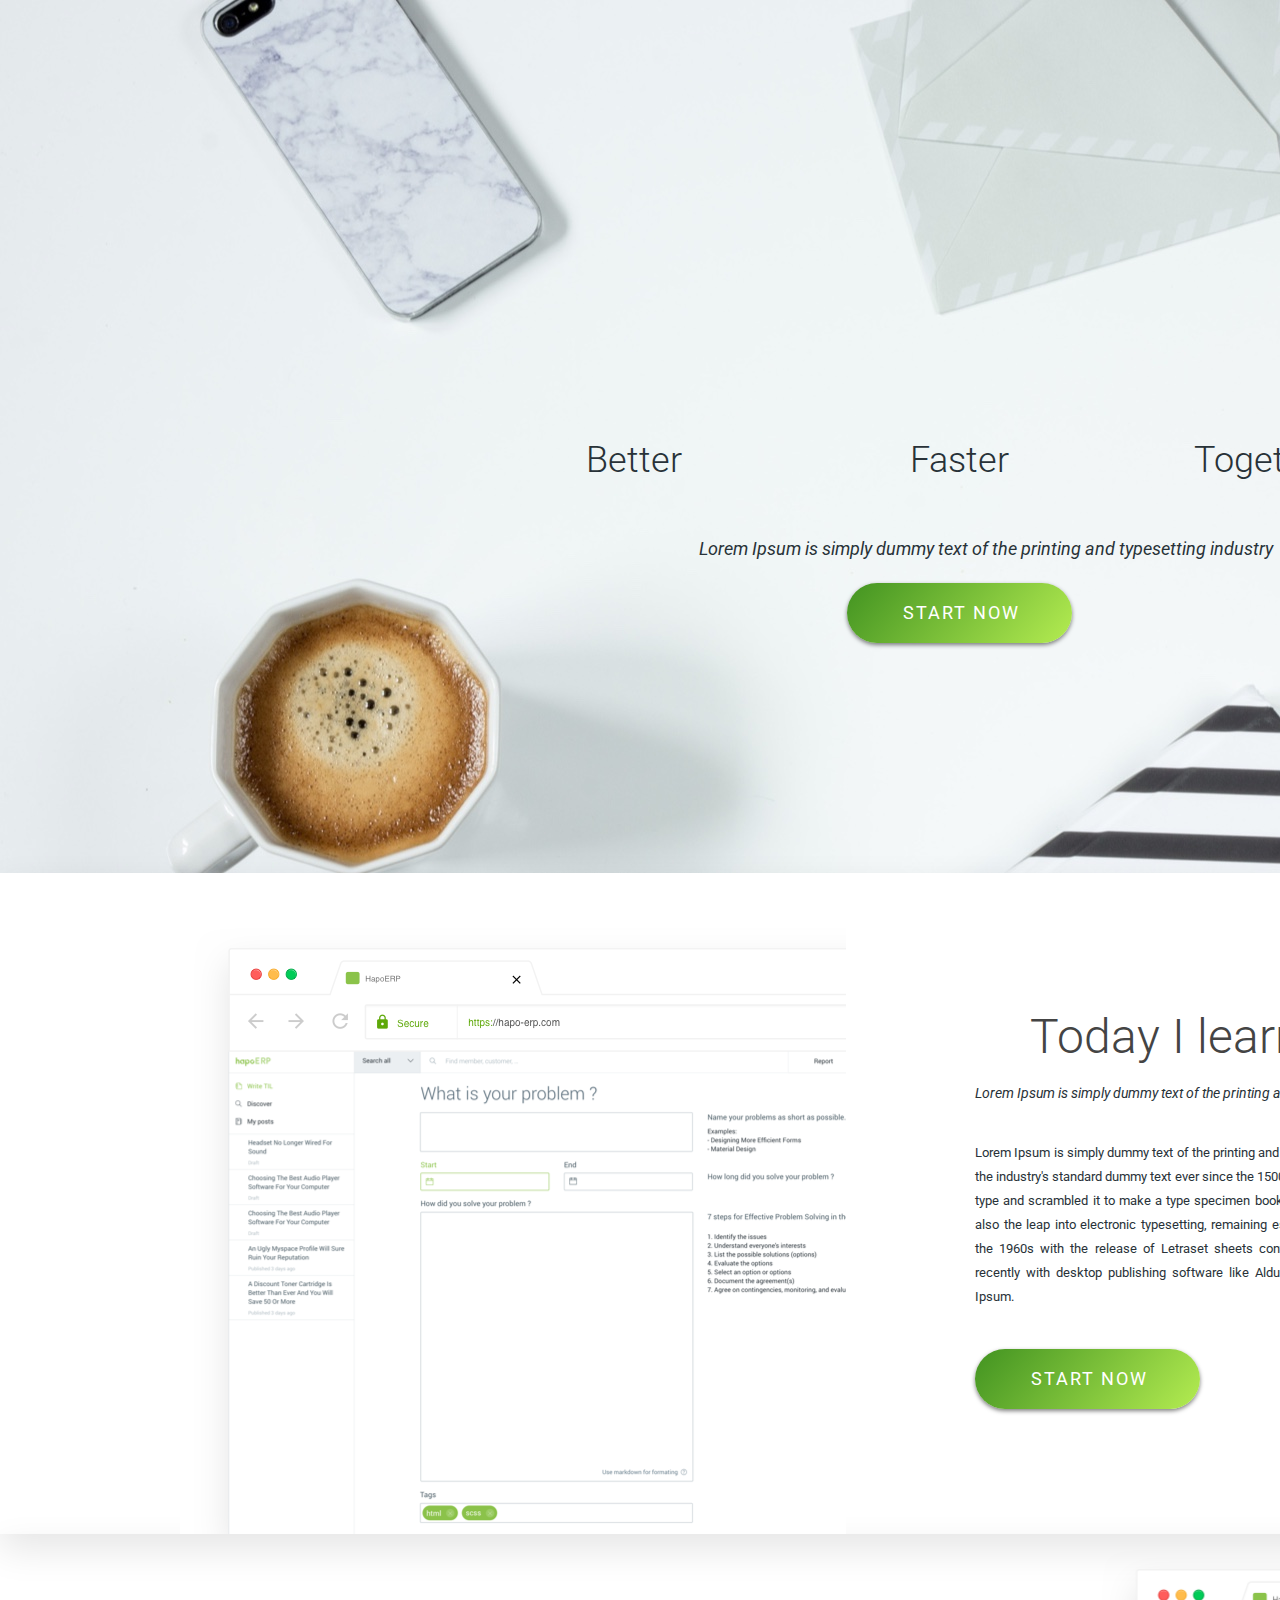
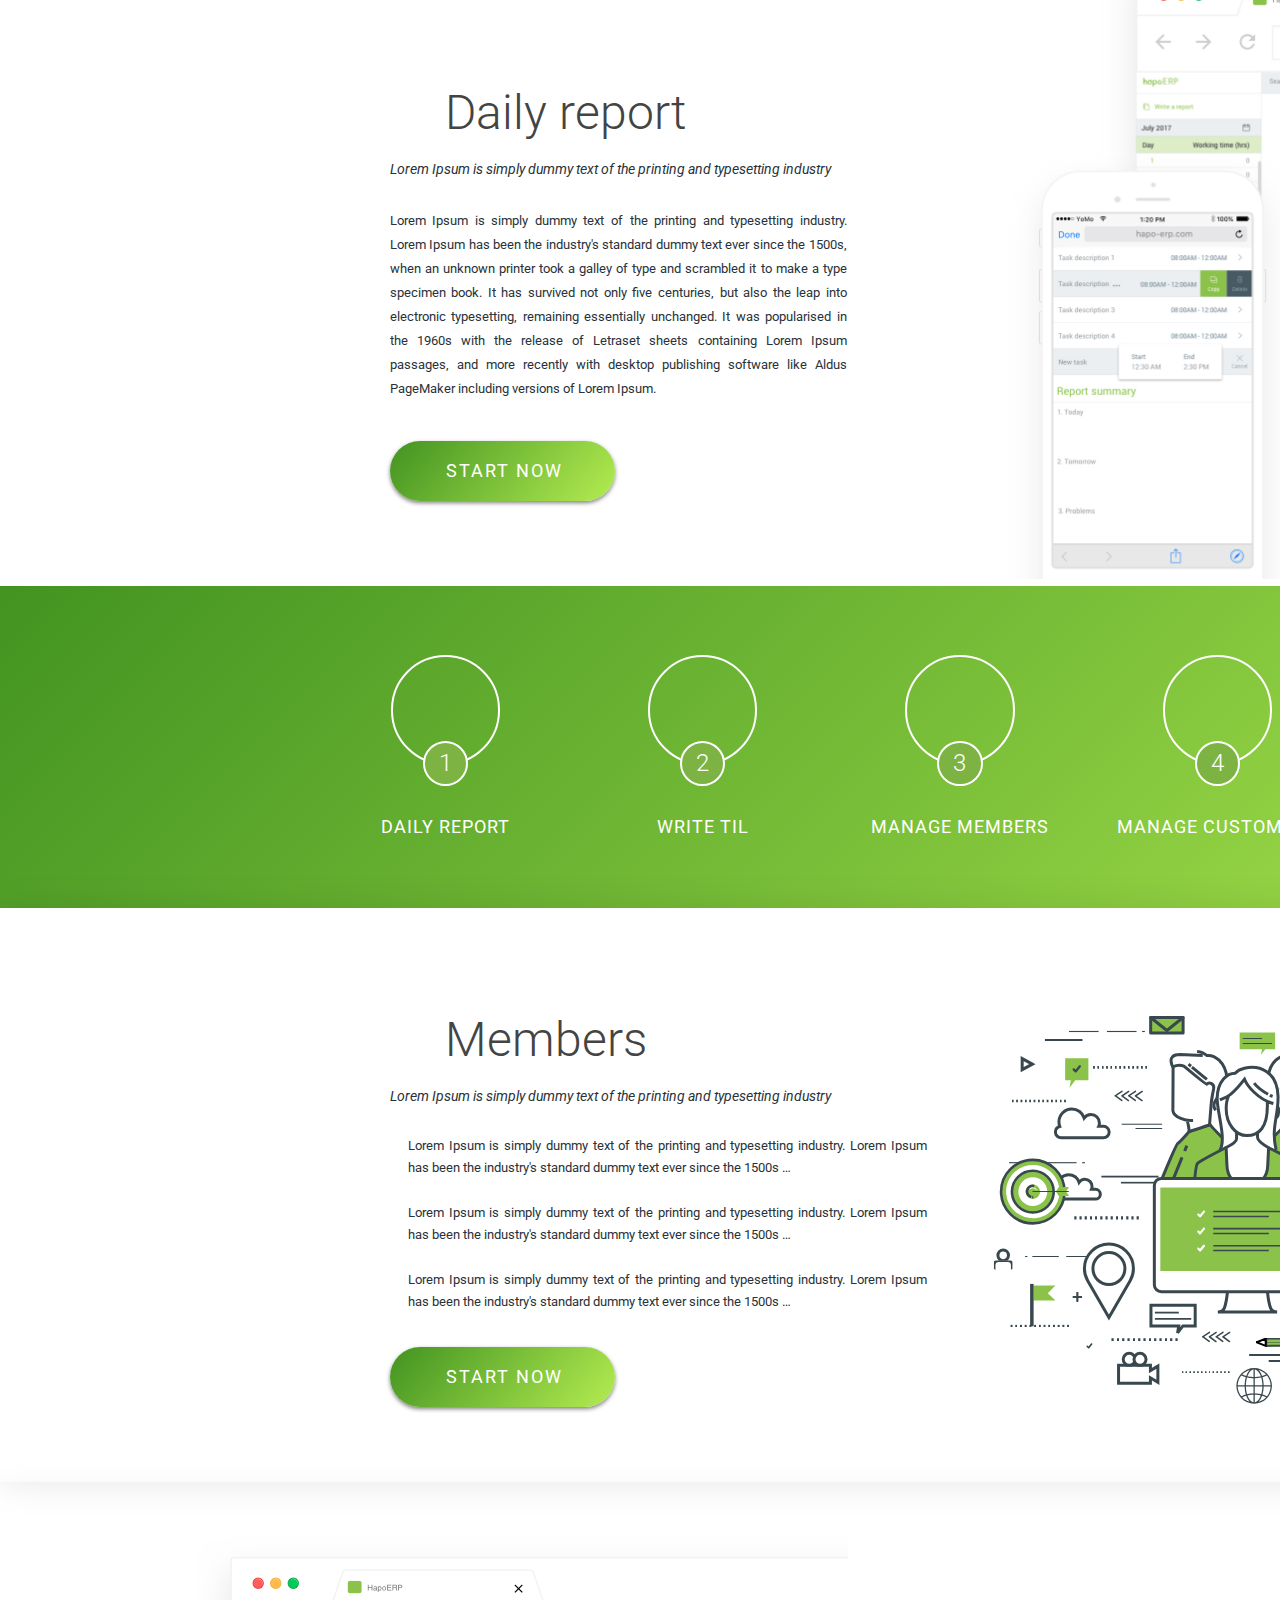
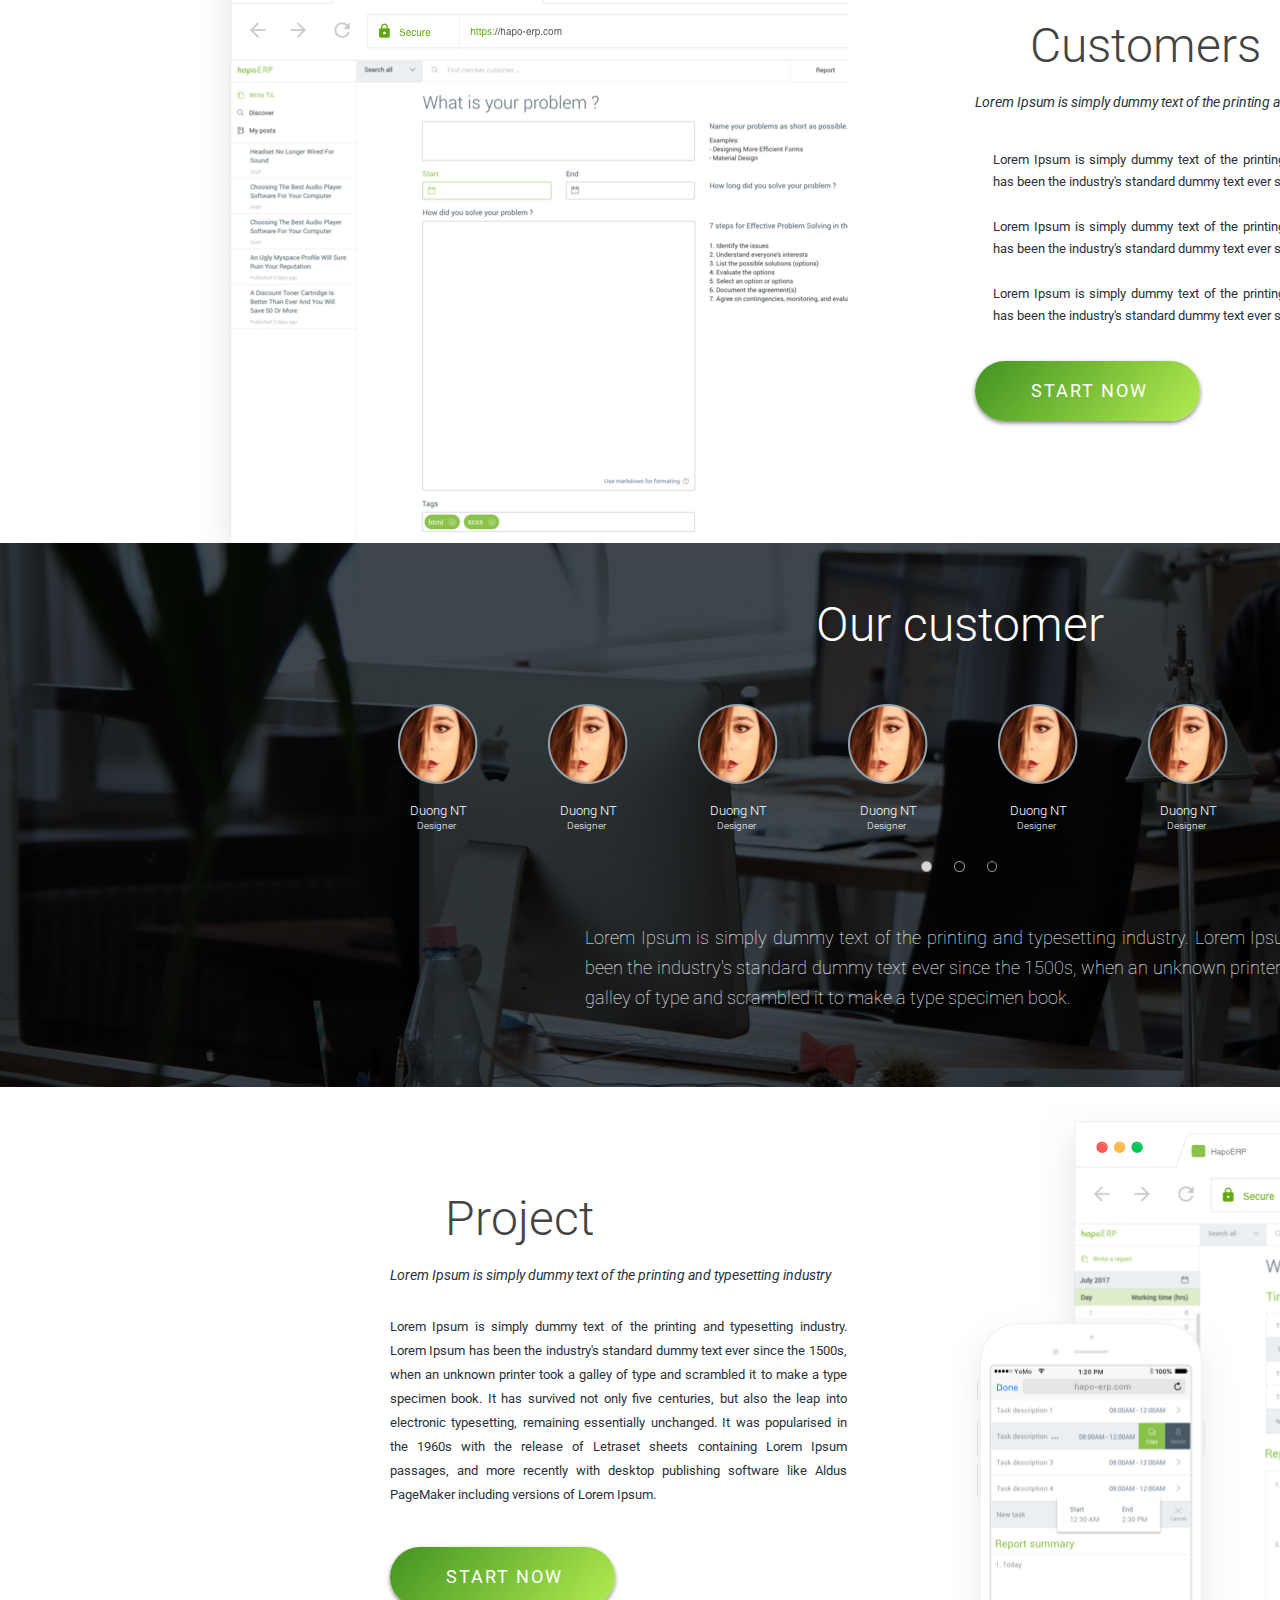
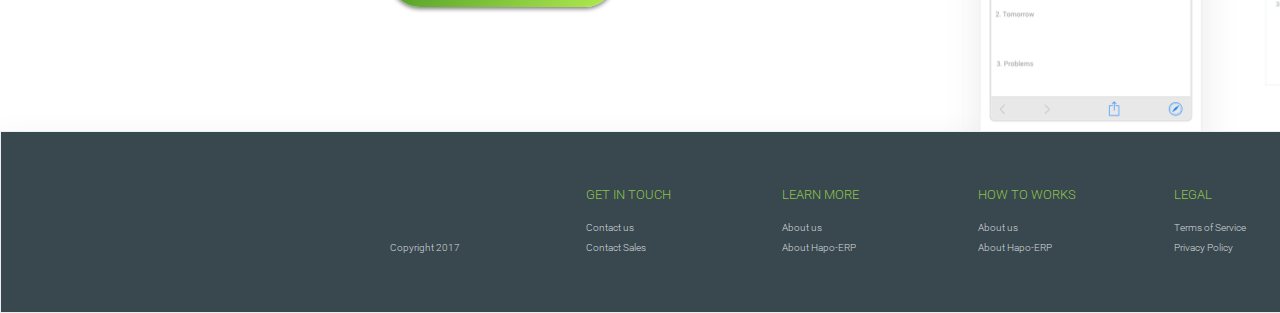
==== index.html @ 27c407d8 "Fix human face err" ====
<!DOCTYPE html>
<html lang="en">

<head>
    <meta charset="UTF-8">
    <meta http-equiv="X-UA-Compatible" content="ie=edge">
    <title>Hapo ERP</title>
    <link rel="stylesheet" href="font/themify-icons/themify-icons.css">
    <link rel="stylesheet" href="css/style.css">
</head>

<body>
    <!-- Index page -->
    <div class="rectangle">
        <div class="index-header-box">
            <img src="images/About-us.png" class="about-us" alt="">
            <button class="sign-in">SIGN IN</button>
        </div>
        <div class="hapo-erp-box">
            <img src="images/hapoERP.png" class="hapo-erp" alt="">
        </div>
        <div class="index-logo-icon">
            <div class="index-page-gift-logo index-icon-font">
                <span class="ti-gift"></span>
            </div>
            <div class="index-page-alarm-clock-logo index-icon-font">
                <span class="ti-alarm-clock"></span>
            </div>
            <div class="index-page-thumb-up-logo index-icon-font">
                <span class="ti-thumb-up"></span>
            </div>
        </div>

        <div class="index-icon-words-box">
            <div class="better">Better</div>
            <div class="faster">Faster</div>
            <div class="together">Together</div>
        </div>
        <div class="lorem-ipsum-is-simpl-index">
            Lorem Ipsum is simply dummy text of the printing and typesetting industry
        </div>
        <div class="start-now-button">START NOW</div>
    </div>

    <!-- Today I Learnt Page -->
    <div class="task-page-main-box">
        <div class="half-page">
            <div class="today-i-learnt-image">
                <img src="images/Browser.png" alt="">
            </div>
        </div>
        <div class="half-page">
            <div class="right-side-task-box">
                <div class="title-icon">
                    <span class="ti-bookmark-alt"></span>
                </div>
                <div class="today-i-learnt">Today I learnt</div>
                <div class="lorem-ipsum-is-simpl-subscription">
                    Lorem Ipsum is simply dummy text of the printing and typesetting industry
                </div>
                <p class="lorem-ipsum-is-simpl-para-long">
                    Lorem Ipsum is simply dummy text of the printing and typesetting industry. Lorem Ipsum has been the industry's standard dummy
                    text ever since the 1500s, when an unknown printer took a galley of type and scrambled it to make a type
                    specimen book. It has survived not only five centuries, but also the leap into electronic typesetting,
                    remaining essentially unchanged. It was popularised in the 1960s with the release of Letraset sheets
                    containing Lorem Ipsum passages, and more recently with desktop publishing software like Aldus PageMaker
                    including versions of Lorem Ipsum.
                </p>
                <div class='start-now-button start-now-button-task-pages'>START NOW</div>
            </div>
        </div>
        <div class="clear"></div>
    </div>

    <!-- Daily Report Page -->
    <div class="task-page-main-box daily-report-main-box">
        <div class="half-page">
            <div class="left-side-task-box daily-report-task-box">
                <div class="title-icon">
                    <span class="ti-write"></span>
                </div>
                <div class="today-i-learnt">Daily report</div>
                <div class="lorem-ipsum-is-simpl-subscription">
                    Lorem Ipsum is simply dummy text of the printing and typesetting industry
                </div>
                <p class="lorem-ipsum-is-simpl-para-long daily-report-para-long">
                    Lorem Ipsum is simply dummy text of the printing and typesetting industry. Lorem Ipsum has been the industry's standard dummy
                    text ever since the 1500s, when an unknown printer took a galley of type and scrambled it to make a type
                    specimen book. It has survived not only five centuries, but also the leap into electronic typesetting,
                    remaining essentially unchanged. It was popularised in the 1960s with the release of Letraset sheets
                    containing Lorem Ipsum passages, and more recently with desktop publishing software like Aldus PageMaker
                    including versions of Lorem Ipsum.
                </p>
                <div class='start-now-button start-now-button-task-pages'>START NOW</div>
            </div>
        </div>
        <div class="half-page">
            <div class="daily-report-img">
                <img src="images/daily_report_img.png" class="daily-report-img-sizing" alt="" />
            </div>
        </div>
        <div class="clear"></div>
    </div>

    <!-- Task List -->
    <div class="task-list-banner">
        <div class="oval-main-box">
            <div class="oval-small-box">
                <div class="oval">
                    <div class="mini-icon-rectangle">
                        <span class="ti-write"></span>
                    </div>
                </div>
                <div class="oval-mini">
                    <div class="mini-number-rectangle">1</div>
                </div>
                <div class="task-list-name">
                    DAILY REPORT
                </div>
            </div>
            <div class="oval-small-box">
                <div class="oval">
                    <div class="mini-icon-rectangle">
                        <span class="ti-bookmark-alt"></span>
                    </div>
                </div>
                <div class="oval-mini">
                    <div class="mini-number-rectangle">2</div>
                </div>
                <div class="task-list-name">
                    WRITE TIL
                </div>
            </div>
            <div class="oval-small-box">
                <div class="oval">
                    <div class="mini-icon-rectangle">
                        <span class="ti-layout-list-thumb"></span>
                    </div>
                </div>
                <div class="oval-mini">
                    <div class="mini-number-rectangle">3</div>
                </div>
                <div class="task-list-name">
                    MANAGE MEMBERS
                </div>
            </div>
            <div class="oval-small-box">
                <div class="oval">
                    <div class="mini-icon-rectangle">
                        <span class="ti-face-smile"></span>
                    </div>
                </div>
                <div class="oval-mini">
                    <div class="mini-number-rectangle">4</div>
                </div>
                <div class="task-list-name">
                    MANAGE CUSTOMERS
                </div>
            </div>
            <div class="oval-small-box">
                <div class="oval">
                    <div class="mini-icon-rectangle">
                        <span class="ti-calendar"></span>
                    </div>
                </div>
                <div class="oval-mini">
                    <div class="mini-number-rectangle">5</div>
                </div>
                <div class="task-list-name">
                    MANAGE PROJECTS
                </div>
            </div>
        </div>
    </div>

    <!-- Members Page -->
    <div class="task-page-main-box member-page-main-box">
        <div class="half-page">
            <div class="left-side-task-box member-page-task-box">
                <div class="title-icon">
                    <span class="ti-user"></span>
                </div>
                <div class="today-i-learnt">Members</div>
                <div class="lorem-ipsum-is-simpl-subscription member-subs">
                    Lorem Ipsum is simply dummy text of the printing and typesetting industry
                </div>
                <div class="short-para-line-box">
                    <div class="list-bullet-icon">
                        <span class="ti-check-box"></span>
                    </div>
                    <div class="lorem-ipsum-is-simpl-para">
                        Lorem Ipsum is simply dummy text of the printing and typesetting industry. Lorem Ipsum has been the industry's standard dummy
                        text ever since the 1500s …
                    </div>
                    <div class="clear"></div>
                </div>
                <div class="short-para-line-box">
                    <div class="list-bullet-icon">
                        <span class="ti-check-box"></span>
                    </div>
                    <div class="lorem-ipsum-is-simpl-para">
                        Lorem Ipsum is simply dummy text of the printing and typesetting industry. Lorem Ipsum has been the industry's standard dummy
                        text ever since the 1500s …
                    </div>
                    <div class="clear"></div>
                </div>
                <div class="short-para-line-box">
                    <div class="list-bullet-icon">
                        <span class="ti-check-box"></span>
                    </div>
                    <div class="lorem-ipsum-is-simpl-para">
                        Lorem Ipsum is simply dummy text of the printing and typesetting industry. Lorem Ipsum has been the industry's standard dummy
                        text ever since the 1500s …
                    </div>
                    <div class="clear"></div>
                </div>
                <div class='start-now-button start-now-button-task-pages start-button-member'>START NOW</div>
            </div>
        </div>
        <div class="half-page">
            <div class="member-img">
                <img src="images/member-img.svg" alt="" />
            </div>
        </div>
    </div>

    <!-- Customer page -->
    <div class="task-page-main-box">
        <div class="half-page">
            <div class="today-i-learnt-image customer-img">
                <img src="images/Browser.png" alt="">
            </div>
        </div>
        <div class="half-page">
            <div class="right-side-task-box customer-task-box">
                <div class="title-icon">
                    <span class="ti-face-smile"></span>
                </div>
                <div class="today-i-learnt">Customers</div>
                <div class="lorem-ipsum-is-simpl-subscription customer-subs">
                    Lorem Ipsum is simply dummy text of the printing and typesetting industry
                </div>
                <div class="short-para-line-box">
                    <div class="list-bullet-icon">
                        <span class="ti-check-box"></span>
                    </div>
                    <div class="lorem-ipsum-is-simpl-para">
                        Lorem Ipsum is simply dummy text of the printing and typesetting industry. Lorem Ipsum has been the industry's standard dummy
                        text ever since the 1500s …
                    </div>
                    <div class="clear"></div>
                </div>
                <div class="short-para-line-box">
                    <div class="list-bullet-icon">
                        <span class="ti-check-box"></span>
                    </div>
                    <div class="lorem-ipsum-is-simpl-para">
                        Lorem Ipsum is simply dummy text of the printing and typesetting industry. Lorem Ipsum has been the industry's standard dummy
                        text ever since the 1500s …
                    </div>
                    <div class="clear"></div>
                </div>
                <div class="short-para-line-box">
                    <div class="list-bullet-icon">
                        <span class="ti-check-box"></span>
                    </div>
                    <div class="lorem-ipsum-is-simpl-para">
                        Lorem Ipsum is simply dummy text of the printing and typesetting industry. Lorem Ipsum has been the industry's standard dummy
                        text ever since the 1500s …
                    </div>
                    <div class="clear"></div>
                </div>
                <div class='start-now-button start-now-button-task-pages start-button-member'>START NOW</div>
            </div>
        </div>
        <div class="clear"></div>
    </div>

    <!-- Our customer -->
    <div class="our-customer-box">
        <div class="our-customer">
            Our customer
        </div>
        <div class="small-our-customer-box">
            <div class="mini-our-customer-box">
                <div class="img-hover">
                    <img src="images/face-img.png" alt="">
                    <div class="customer-name">Duong NT</div>
                    <div class="customer-job">Designer</div>
                </div>
            </div>
            <div class="mini-our-customer-box">
                <div class="img-hover">
                    <img src="images/face-img.png" alt="">
                    <div class="customer-name">Duong NT</div>
                    <div class="customer-job">Designer</div>
                </div>
            </div>
            <div class="mini-our-customer-box">
                <div class="img-hover">
                    <img src="images/face-img.png" alt="">
                    <div class="customer-name">Duong NT</div>
                    <div class="customer-job">Designer</div>
                </div>
            </div>
            <div class="mini-our-customer-box">
                <div class="img-hover">
                    <img src="images/face-img.png" alt="">
                    <div class="customer-name">Duong NT</div>
                    <div class="customer-job">Designer</div>
                </div>
            </div>
            <div class="mini-our-customer-box">
                <div class="img-hover">
                    <img src="images/face-img.png" alt="">
                    <div class="customer-name">Duong NT</div>
                    <div class="customer-job">Designer</div>
                </div>
            </div>
            <div class="mini-our-customer-box">
                <div class="img-hover">
                    <img src="images/face-img.png" alt="">
                    <div class="customer-name">Duong NT</div>
                    <div class="customer-job">Designer</div>
                </div>
            </div>
            <div class="mini-our-customer-box">
                <div class="img-hover">
                    <img src="images/face-img.png" alt="">
                    <div class="customer-name">Duong NT</div>
                    <div class="customer-job">Designer</div>
                </div>
            </div>
            <div class="mini-our-customer-box">
                <div class="img-hover">
                    <img src="images/face-img.png" alt="">
                    <div class="customer-name">Duong NT</div>
                    <div class="customer-job">Designer</div>
                </div>
            </div>
        </div>
        <div class="dot-main-rectangle">
            <div class="dot-small-rectangle">
                <div class="oval-dot oval-dot-special"></div>
            </div>
            <div class="dot-small-rectangle">
                <div class="oval-dot"></div>
            </div>
            <div class="dot-small-rectangle">
                <div class="oval-dot"></div>
            </div>
        </div>

        <div class="lorem-ipsum-is-simpl-customers">
            <div class="open-quote-icon">
                <span class="ti-quote-left"></span>
            </div>
            Lorem Ipsum is simply dummy text of the printing and typesetting industry. Lorem Ipsum has been the industry's standard dummy
            text ever since the 1500s, when an unknown printer took a galley of type and scrambled it to make a type specimen
            book.
            <div class="close-quote-icon">
                <span class="ti-quote-right"></span>
            </div>
        </div>
    </div>

    <!-- Project page -->
    <div class="task-page-main-box project-main-box">
        <div class="half-page">
            <div class="left-side-task-box member-page-task-box project-task-box">
                <div class="title-icon">
                    <span class="ti-calendar"></span>
                </div>
                <div class="today-i-learnt">Project</div>
                <div class="lorem-ipsum-is-simpl-subscription">
                    Lorem Ipsum is simply dummy text of the printing and typesetting industry
                </div>
                <p class="lorem-ipsum-is-simpl-para-long daily-report-para-long">
                    Lorem Ipsum is simply dummy text of the printing and typesetting industry. Lorem Ipsum has been the industry's standard dummy
                    text ever since the 1500s, when an unknown printer took a galley of type and scrambled it to make a type
                    specimen book. It has survived not only five centuries, but also the leap into electronic typesetting,
                    remaining essentially unchanged. It was popularised in the 1960s with the release of Letraset sheets
                    containing Lorem Ipsum passages, and more recently with desktop publishing software like Aldus PageMaker
                    including versions of Lorem Ipsum.
                </p>
                <div class='start-now-button start-now-button-task-pages'>START NOW</div>
            </div>
        </div>
        <div class="half-page">
            <div class="daily-report-img project-img">
                <img src="images/project-img.png" class="project-img-sizing" alt="" />
            </div>
        </div>
        <div class="clear"></div>
    </div>

    <!-- Footer -->
    <div class="footer">
        <div class="footer-small-rectangle">
            <div class="footer-tiny-rectangle">
                <a class="big-footer-text">
                    <img src="images/hapoERP.png" class="hapo-erp-footer-img" alt="">
                </a>
                <div class="small-footer-text">
                    <br>
                    <a>Copyright 2017</a>
                </div>
            </div>
            <div class="footer-tiny-rectangle">
                <a class="small-footer-title">GET IN TOUCH</a>
                <div class="small-footer-text">
                    <a>Contact us</a>
                    <br>
                    <a>Contact Sales</a>
                </div>
            </div>
            <div class="footer-tiny-rectangle">
                <a class="small-footer-title">LEARN MORE</a>
                <div class="small-footer-text">
                    <a>About us</a>
                    <br>
                    <a>About Hapo-ERP</a>
                </div>
            </div>
            <div class="footer-tiny-rectangle">
                <a class="small-footer-title">HOW TO WORKS</a>
                <div class="small-footer-text">
                    <a>About us</a>
                    <br>
                    <a>About Hapo-ERP</a>
                </div>
            </div>
            <div class="footer-tiny-rectangle">
                <a class="small-footer-title">LEGAL</a>
                <div class="small-footer-text">
                    <a>Terms of Service</a>
                    <br>
                    <a>Privacy Policy</a>
                </div>
            </div>
        </div>
        <div class="footer-icon-rectangle">
            <div class="footer-icon-box">
                <span class="ti-facebook"></span>
            </div>
            <div class="footer-icon-box">
                <span class="ti-twitter-alt"></span>
            </div>
            <div class="footer-icon-box">
                <span class="ti-youtube"></span>
            </div>
            <div class="footer-icon-box">
                <span class="ti-linkedin"></span>
            </div>
        </div>
    </div>

</body>

</html>
---- css/style.css ----
@import url('https://fonts.googleapis.com/css?family=Roboto:300,300i,400,400i,500,500i');
body {
  background-image: url("../images/background-picture.jpg");
  background-repeat: no-repeat;
  width: 1920px;
  margin: 0;
}

p {
  margin: 0;
}

.rectangle {
  height: 832px;
}

.hapo-erp-box {
  height: 61px;
  margin-top: 167px;
  padding-top: 14px;
}

.hapo-erp {
  margin-left: 43.5%;
}

.index-header-box {
  margin-top: 41px;
  height: 36px;
}

.about-us {
  margin-top: 10px;
  margin-left: 70%;
}

.sign-in {
  height: 36px;
  border: 2px solid #8BC34A;
  border-radius: 100px;
  color: #8BC34A;
  font-family: "Roboto", sans-serif;
  font-size: 12px;
  font-weight: 400;
  letter-spacing: 1px;
  line-height: 16px;
  padding: 9px 15px 10px 15px;
  background: none;
  margin-left: 36px;
  cursor: pointer;
}

.start-now-button:hover {
  cursor: pointer;
  background: linear-gradient(311.12deg, #429321 0%, #B4EC51 100%);
}

.start-now-button {
  height: 24px;
  width: 120px;
  border-radius: 100px;
  background: linear-gradient(311.12deg, #B4EC51 0%, #429321 100%);
  box-shadow: 0 2px 4px 0 rgba(0, 0, 0, 0.5);
  margin-left: 44.1%;
  margin-top: 22px;
  color: #FFFFFF;
  font-family: "Roboto", sans-serif;
  font-size: 18px;
  font-weight: 400;
  letter-spacing: 2px;
  line-height: 24px;
  padding: 18px 49px 18px 56px;
}

.index-logo-icon {
  height: 52px;
  margin-top: 53px;
}

.index-icon-font {
  color: #283238;
  font-family: themify;
  font-size: 48px;
  letter-spacing: 4px;
  line-height: 48px;
}

.index-page-gift-logo {
  display: inline-block;
  width: 48px;
  color: #283238;
  font-size: 48px;
  letter-spacing: 4px;
  line-height: 48px;
  margin-left: 31.6%;
}

.index-page-alarm-clock-logo {
  display: inline-block;
  width: 48px;
  margin-left: 14.4%;
}

.index-page-thumb-up-logo {
  display: inline-block;
  width: 48px;
  margin-left: 13.1%;
}

.index-icon-words-box {
  height: 48px;
  margin-top: 12px;
}

.better {
  display: inline-block;
  height: 48px;
  width: 96px;
  color: #283238;
  font-family: "Roboto", sans-serif;
  font-size: 36px;
  font-weight: 300;
  line-height: 48px;
  margin-left: 30.5%;
}

.faster {
  display: inline-block;
  height: 48px;
  width: 101px;
  color: #283238;
  font-family: "Roboto", sans-serif;
  font-size: 36px;
  font-weight: 300;
  line-height: 48px;
  margin-left: 11.7%;
}

.together {
  display: inline-block;
  height: 48px;
  width: 141px;
  color: #283238;
  font-family: "Roboto", sans-serif;
  font-size: 36px;
  font-weight: 300;
  line-height: 48px;
  margin-left: 9.3%;
}

.lorem-ipsum-is-simpl-index {
  height: 24px;
  color: #283238;
  font-family: "Roboto", sans-serif;
  font-size: 17.5px;
  font-style: italic;
  font-weight: 400;
  line-height: 24px;
  margin-top: 53px;
  margin-left: 36.4%;
}

.start-now-button-task-pages {
  margin-top: 40px;
  margin-left: 0px;
}

.task-page-main-box {
  height: 661px;
  width: 1920px;
  box-shadow: 0 15px 35px 0 rgba(0, 0, 0, 0.1);
}

.clear {
  clear: left;
}

.half-page {
  float: left;
  height: 100%;
  width: 50%;
}

.right-side-task-box {
  margin-left: 15px;
  margin-top: 129px;
  width: 57.8%;
  height: 401px;
}

.left-side-task-box {
  margin-left: 40.6%;
  width: 57.8%;
}

.today-i-learnt {
  position: relative;
  display: inline-block;
  height: 63px;
  width: 60%;
  color: #444444;
  font-family: "Roboto", sans-serif;
  font-size: 48px;
  font-weight: 300;
  line-height: 63px;
  margin-left: 15px;
}

.title-icon {
  display: inline-block;
  height: 36px;
  width: 36px;
  color: #444444;
  font-family: themify;
  font-size: 36px;
  line-height: 36px;
  margin-top: 15px;
}

.lorem-ipsum-is-simpl-subscription {
  height: 19px;
  color: #283238;
  font-family: "Roboto", sans-serif;
  font-size: 13.5px;
  font-weight: 400;
  font-style: italic;
  line-height: 19px;
  margin-top: 16px;
}

.lorem-ipsum-is-simpl-para-long {
  width: 100%;
  color: #283238;
  font-family: "Roboto", sans-serif;
  font-size: 13.2px;
  line-height: 24px;
  text-align: justify;
  margin-top: 38px;
}

.para-narrow-block {
  width: 457px;
  margin-top: 252px;
}

.task-list-banner {
  height: 253px;
  padding-top: 69px;
  background: linear-gradient(315deg, #B4EC51 0%, #429321 100%);
}

.oval-main-box {
  height: 109.5px;
  padding-left: 16.5%;
  padding-right: 16.5%;
}

.oval-small-box {
  position: relative;
  float: left;
  height: 100%;
  width: 20%;
  margin: auto;
}

.oval {
  box-sizing: border-box;
  height: 109.5px;
  width: 109.5px;
  border: 2px solid #FFFFFF;
  border-radius: 50%;
  margin: auto;
}

.oval-mini {
  position: relative;
  box-sizing: border-box;
  height: 45.5px;
  width: 45.5px;
  border: 2px solid #FFFFFF;
  border-radius: 50%;
  background-color: #7CB342;
  margin: auto;
  margin-top: -24px;
}

.mini-icon-rectangle {
  width: 50%;
  height: 50%;
  margin-top: 28%;
  margin-left: 25%;
  text-align: center;
  font-size: 37px;
  color: #FFFFFF;
}

.mini-number-rectangle {
  width: 70%;
  height: 70%;
  margin-top: 16%;
  margin-left: 15%;
  text-align: center;
  font-family: "Roboto", sans-serif;
  font-size: 24px;
  font-weight: 300;
  color: #FFFFFF;
}

.task-list-name {
  position: relative;
  height: 24px;
  color: #FFFFFF;
  font-family: "Roboto", sans-serif;
  font-size: 18px;
  font-weight: 400;
  letter-spacing: 1px;
  line-height: 24px;
  text-align: center;
  margin-top: 29px;
}

.today-i-learnt-image {
  position: relative;
  margin-top: 52px;
  margin-left: 18.8%;
}

.daily-report-main-box {
  height: 652px;
}

.daily-report-task-box {
  margin-top: 144px;
  height: 508px;
  width: 47.6%;
}

.daily-report-para-long {
  margin-top: 30px;
}

.daily-report-start-button {
  margin-top: 490px;
}

.member-page-main-box {
  height: 574px;
  box-shadow: 0 0px 35px 0 rgba(0, 0, 0, 0.1);
}

.member-page-task-box {
  margin-top: 97px;
  height: 470px;
}

.member-subs {
  height: 30px;
}

.customer-subs {
  height: 38px;
}

.short-para-line-box {
  position: relative;
  height: 50px;
  width: 100%;
  margin-top: 17px;
}

.list-bullet-icon {
  float: left;
  color: #8BC34A;
  font-family: themify;
  font-size: 18px;
  line-height: 24px;
  text-align: justify;
}

.lorem-ipsum-is-simpl-para {
  float: left;
  height: 50px;
  width: 93.5%;
  color: #283238;
  font-family: "Roboto", sans-serif;
  font-size: 13px;
  font-weight: normal;
  line-height: 22px;
  text-align: justify;
  margin-top: 1px;
  margin-left: 18px;
}

.start-button-member {
  position: relative;
  margin-top: 29px;
}

.member-img {
  float: left;
  height: 401px;
  margin-left: 3%;
  margin-top: 97px;
}

.daily-report-img {
  width: 913px;
  height: 630px;
  position: absolute;
  margin-left: 47px;
  margin-top: 15px;
  overflow: hidden;
}

.daily-report-img-sizing {
  width: 910px;
  margin-left: 0px;
}

.our-customer-box {
  height: 494px;
  width: 1920px;
  padding-top: 50px;
  background-image: url("../images/background-picture-2.jpg");
}

.open-quote-icon {
  opacity: 0.4;
  color: #FFFFFF;
  font-family: themify;
  font-size: 72px;
  line-height: 73px;
  text-align: justify;
  position: absolute;
  margin-top: -53px;
  margin-left: -100px;
}

.lorem-ipsum-is-simpl-customers {
  position: relative;
  height: 90px;
  width: 750px;
  color: #FFFFFF;
  font-family: "Roboto", sans-serif;
  font-size: 18px;
  font-weight: 100;
  line-height: 30px;
  text-align: justify;
  margin: auto;
  margin-top: 51.5px;
}

.close-quote-icon {
  opacity: 0.4;
  color: #FFFFFF;
  font-family: themify;
  font-size: 72px;
  line-height: 73px;
  text-align: justify;
  position: absolute;
  margin-left: 103.5%;
  margin-top: -28px;
}

.our-customer {
  position: relative;
  height: 63px;
  width: 100%;
  color: #FFFFFF;
  font-family: "Roboto", sans-serif;
  font-size: 48px;
  font-weight: 300;
  line-height: 63px;
  text-align: center;
}

.small-our-customer-box {
  height: 80px;
  width: 1300px;
  margin-top: 48px;
  margin-left: 320px;
}

.mini-our-customer-box {
  float: left;
  height: 80px;
  width: 150px;
}

.img-hover {
  margin-left: 78px;
  width: 80px;
  height: 80px;
  -moz-transition: all 0.3s;
  -webkit-transition: all 0.3s;
  transition: all 0.3s;
}

.img-hover:hover {
  -moz-transform: scale(1.2);
  -webkit-transform: scale(1.2);
  transform: scale(1.2);
}

.customer-name {
  position: relative;
  width: 70px;
  color: #FFFFFF;
  font-family: "Roboto", sans-serif;
  font-size: 13px;
  font-weight: 300;
  line-height: 13px;
  text-align: center;
  margin-left: 5px;
  margin-top: 16px;
}

.customer-job {
  position: relative;
  height: 31px;
  width: 58px;
  color: #FFFFFF;
  font-family: "Roboto", sans-serif;
  font-size: 10px;
  font-weight: 300;
  line-height: 13px;
  text-align: center;
  margin-left: 9px;
  margin-top: 2px;
}

.project-main-box {
  height: 644px;
}

.project-task-box {
  width: 47.6%;
}

.footer {
  height: 180px;
  border: 1px solid #ECEFF1;
  background-color: #39474E;
  box-shadow: 0 15px 35px 0 rgba(0, 0, 0, 0.1);
}

.footer-small-rectangle {
  width: 1000px;
  height: 180px;
  position: absolute;
  margin-left: 389px;
}

.footer-tiny-rectangle {
  float: left;
  width: 196px;
  height: 100%;
}

.small-footer-title {
  height: 18px;
  width: 100px;
  color: #8BC34A;
  font-family: "Roboto", sans-serif;
  font-size: 13px;
  font-weight: 300;
  line-height: 18px;
  position: absolute;
  margin-top: 54px;
}

.small-footer-text {
  height: 40px;
  width: 80px;
  color: #D0D8DC;
  font-family: "Roboto", sans-serif;
  font-size: 10px;
  font-weight: 300;
  line-height: 20px;
  position: absolute;
  margin-top: 86px;
}

.big-footer-text {
  height: 29px;
  width: 96px;
  font-size: 24px;
  line-height: 29px;
  position: absolute;
  margin-top: 45px;
}

.hapo-erp-footer-img {
  margin-top: 4px;
  width: 96px;
}

.footer-icon-rectangle {
  height: 15px;
  width: 220px;
  margin-top: 108px;
  margin-left: 1365px;
  position: absolute;
}

.footer-icon-box {
  float: left;
  height: 15px;
  width: 51px;
  color: #8BC34A;
  font-family: themify;
  font-size: 13px;
  line-height: 13px;
}

.project-img {
  margin-left: -15px;
  width: 975px;
  margin-top: 14px;
}

.project-img-sizing {
  width: 975px;
}

.dot-main-rectangle {
  height: 11px;
  width: 99px;
  margin: auto;
  margin-top: 76.5px;
}

.dot-small-rectangle {
  float: left;
  height: 11px;
  width: 33%;
}

.oval-dot-special {
  height: 10px;
  width: 9.7px;
  background-color: #D8D8D8;
  border-radius: 50%;
}

.oval-dot {
  box-sizing: border-box;
  height: 11px;
  width: 10.7px;
  border: 1px solid #979797;
  border-radius: 50%;
  margin: auto;
}

.customer-img {
  position: relative;
  margin-left: 19%;
}
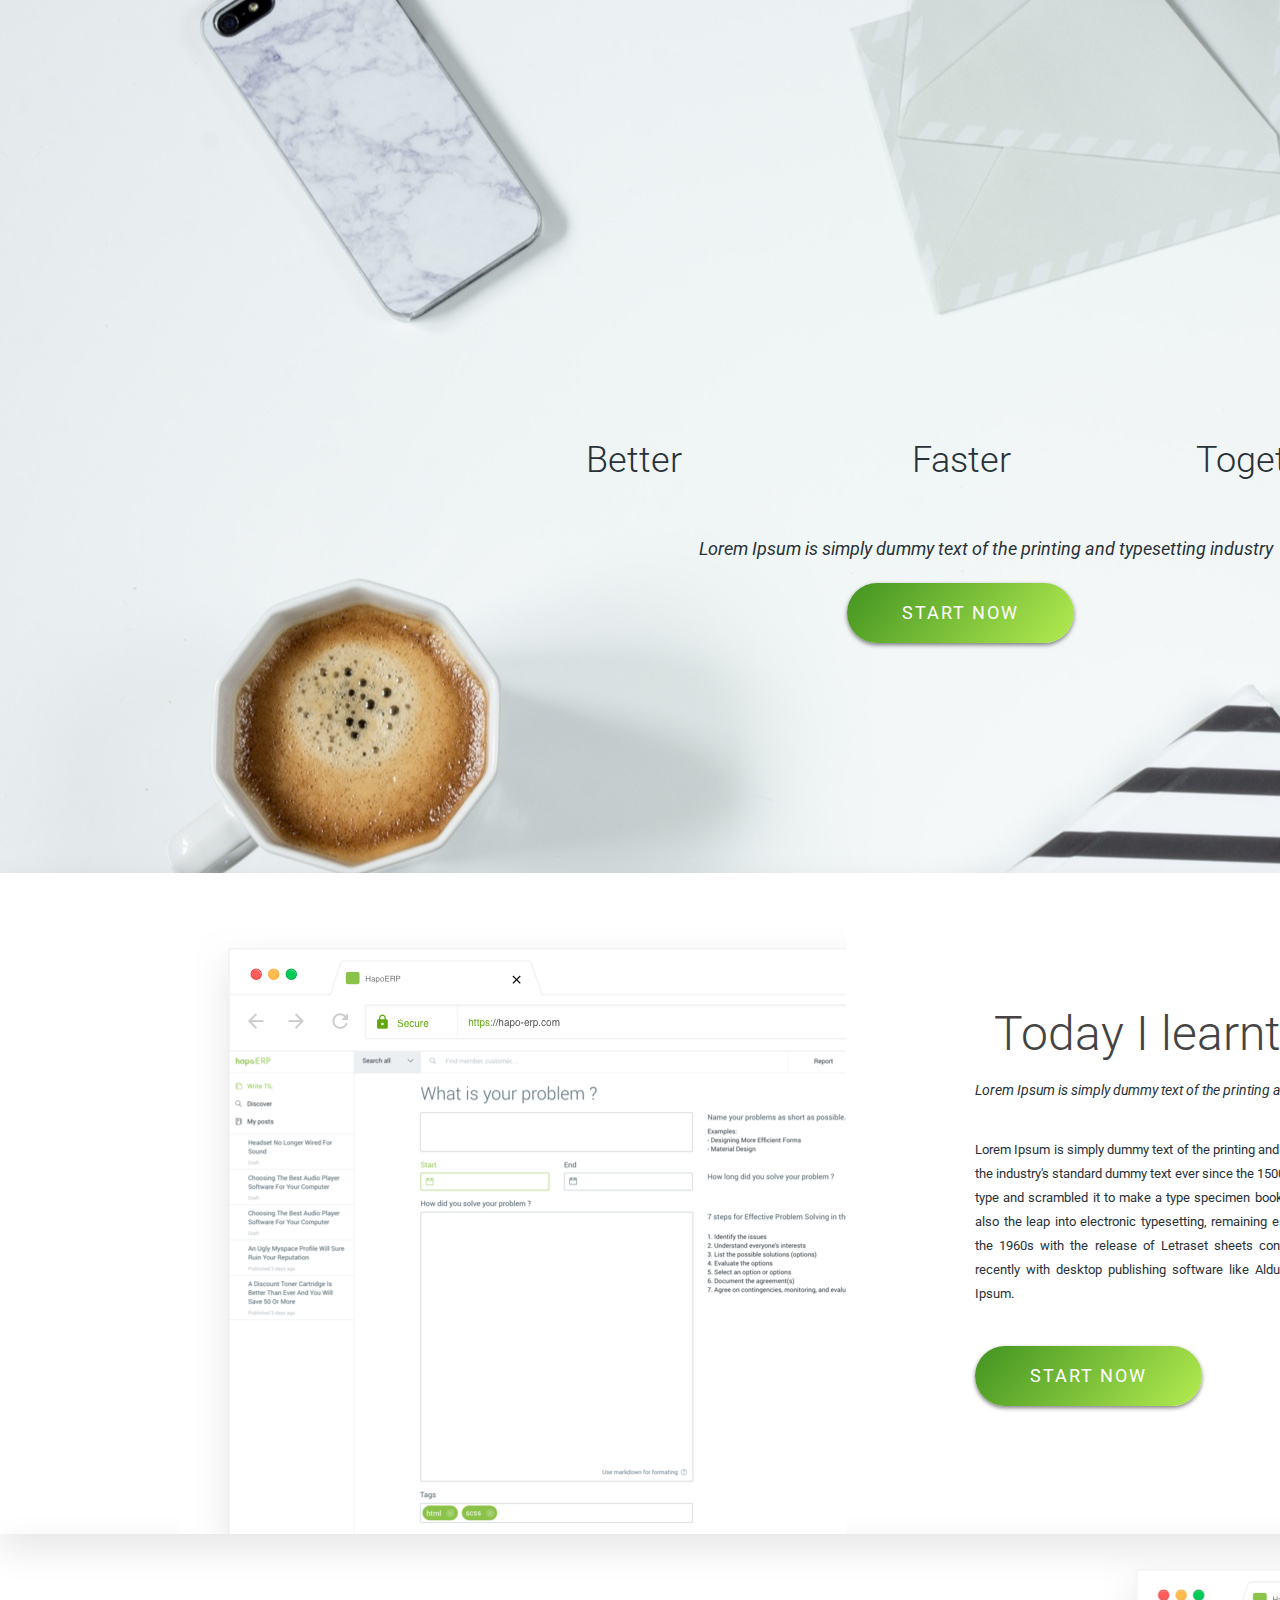
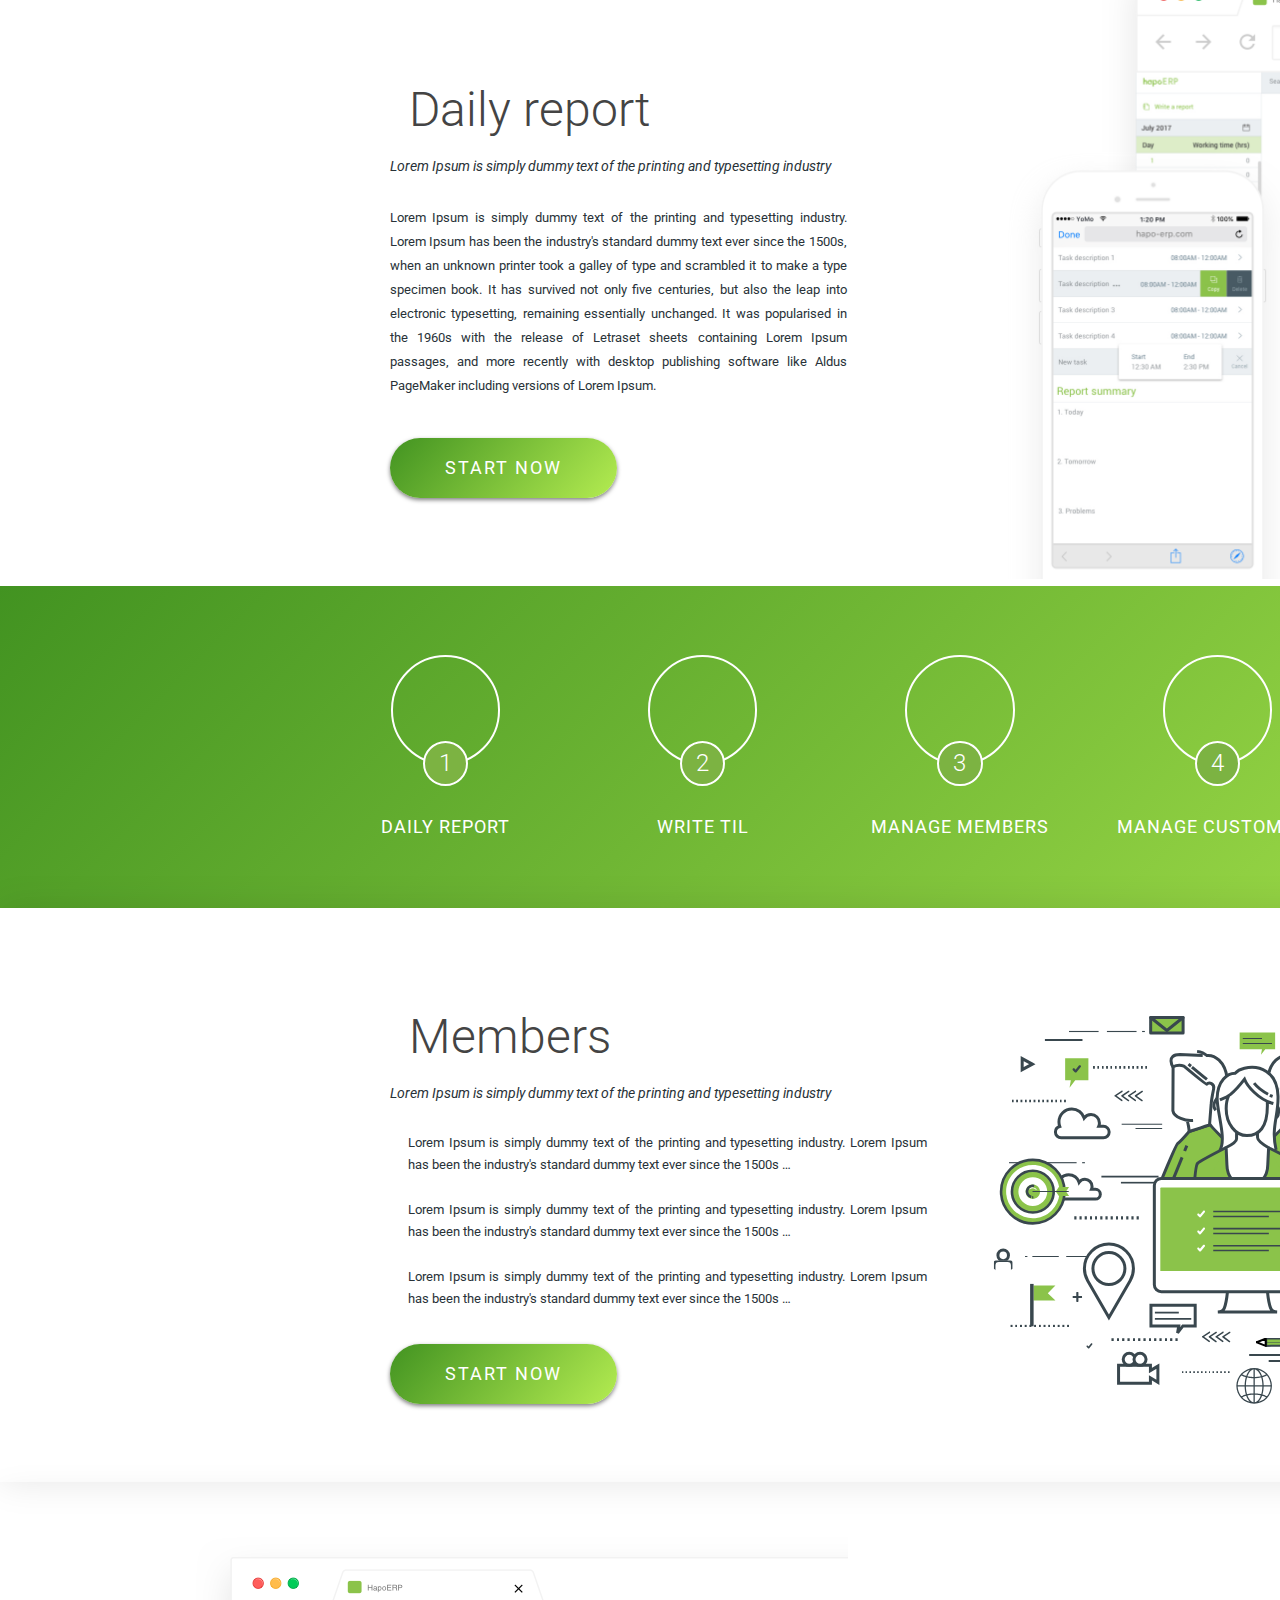
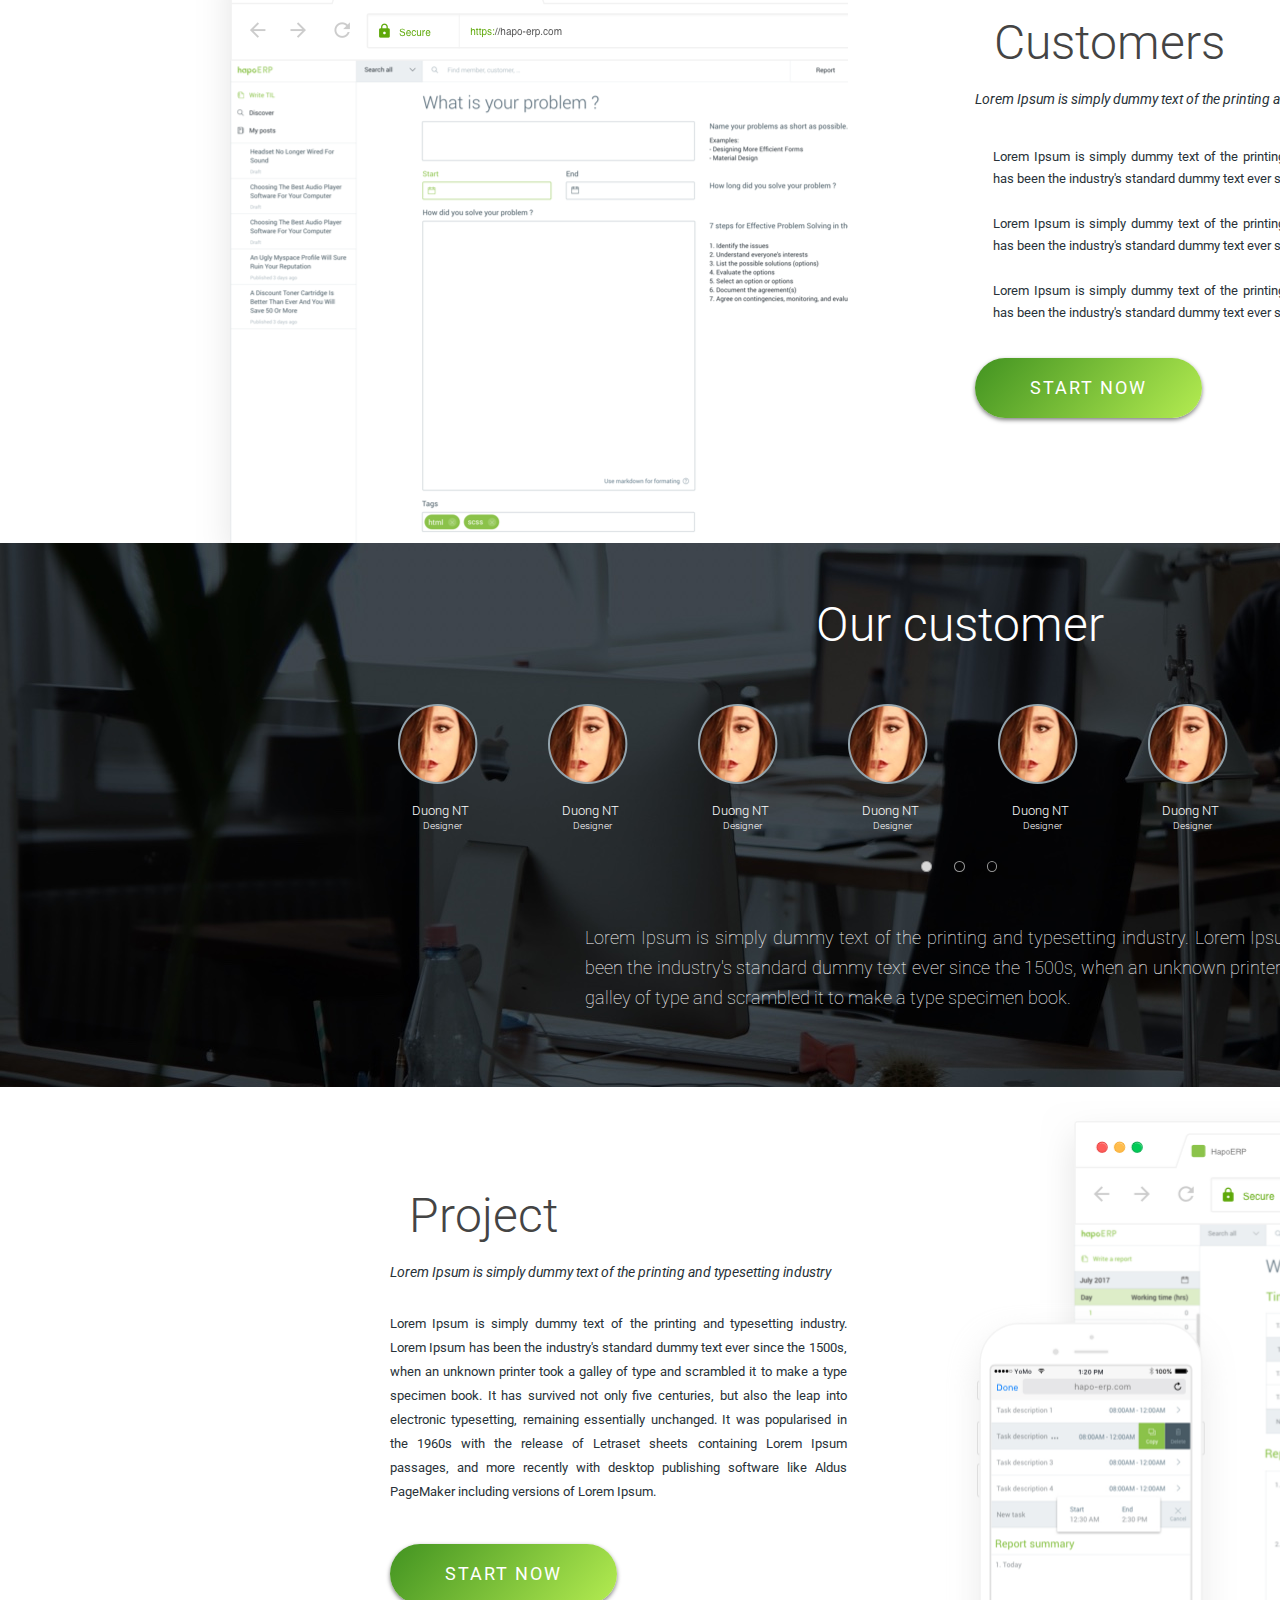
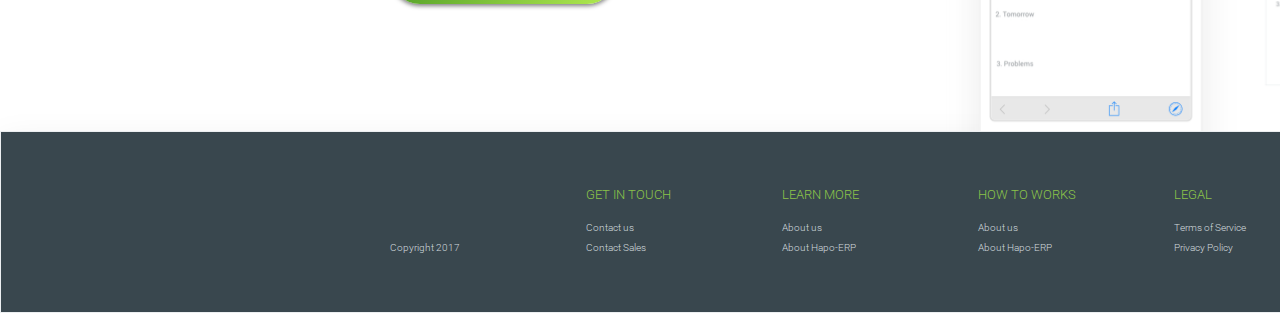
==== commit 83eeffc8: "Delete unneeded height width" ====
--- a/index.html
+++ b/index.html
@@ -39,7 +39,7 @@
         <div class="lorem-ipsum-is-simpl-index">
             Lorem Ipsum is simply dummy text of the printing and typesetting industry
         </div>
-        <div class="start-now-button">START NOW</div>
+        <button class="start-now-button">START NOW</button>
     </div>
 
     <!-- Today I Learnt Page -->
@@ -66,7 +66,7 @@
                     containing Lorem Ipsum passages, and more recently with desktop publishing software like Aldus PageMaker
                     including versions of Lorem Ipsum.
                 </p>
-                <div class='start-now-button start-now-button-task-pages'>START NOW</div>
+                <button class='start-now-button start-now-button-task-pages'>START NOW</button>
             </div>
         </div>
         <div class="clear"></div>
@@ -91,7 +91,7 @@
                     containing Lorem Ipsum passages, and more recently with desktop publishing software like Aldus PageMaker
                     including versions of Lorem Ipsum.
                 </p>
-                <div class='start-now-button start-now-button-task-pages'>START NOW</div>
+                <button class='start-now-button start-now-button-task-pages'>START NOW</button>
             </div>
         </div>
         <div class="half-page">
@@ -214,7 +214,7 @@
                     </div>
                     <div class="clear"></div>
                 </div>
-                <div class='start-now-button start-now-button-task-pages start-button-member'>START NOW</div>
+                <button class='start-now-button start-now-button-task-pages start-button-member'>START NOW</button>
             </div>
         </div>
         <div class="half-page">
@@ -242,35 +242,35 @@
                 </div>
                 <div class="short-para-line-box">
                     <div class="list-bullet-icon">
-                        <span class="ti-check-box"></span>
-                    </div>
-                    <div class="lorem-ipsum-is-simpl-para">
-                        Lorem Ipsum is simply dummy text of the printing and typesetting industry. Lorem Ipsum has been the industry's standard dummy
-                        text ever since the 1500s …
-                    </div>
-                    <div class="clear"></div>
-                </div>
-                <div class="short-para-line-box">
-                    <div class="list-bullet-icon">
-                        <span class="ti-check-box"></span>
-                    </div>
-                    <div class="lorem-ipsum-is-simpl-para">
-                        Lorem Ipsum is simply dummy text of the printing and typesetting industry. Lorem Ipsum has been the industry's standard dummy
-                        text ever since the 1500s …
-                    </div>
-                    <div class="clear"></div>
-                </div>
-                <div class="short-para-line-box">
-                    <div class="list-bullet-icon">
-                        <span class="ti-check-box"></span>
-                    </div>
-                    <div class="lorem-ipsum-is-simpl-para">
-                        Lorem Ipsum is simply dummy text of the printing and typesetting industry. Lorem Ipsum has been the industry's standard dummy
-                        text ever since the 1500s …
-                    </div>
-                    <div class="clear"></div>
-                </div>
-                <div class='start-now-button start-now-button-task-pages start-button-member'>START NOW</div>
+                        <span class="ti-lock"></span>
+                    </div>
+                    <div class="lorem-ipsum-is-simpl-para">
+                        Lorem Ipsum is simply dummy text of the printing and typesetting industry. Lorem Ipsum has been the industry's standard dummy
+                        text ever since the 1500s …
+                    </div>
+                    <div class="clear"></div>
+                </div>
+                <div class="short-para-line-box">
+                    <div class="list-bullet-icon">
+                        <span class="ti-cup"></span>
+                    </div>
+                    <div class="lorem-ipsum-is-simpl-para">
+                        Lorem Ipsum is simply dummy text of the printing and typesetting industry. Lorem Ipsum has been the industry's standard dummy
+                        text ever since the 1500s …
+                    </div>
+                    <div class="clear"></div>
+                </div>
+                <div class="short-para-line-box">
+                    <div class="list-bullet-icon">
+                        <span class="ti-stats-up"></span>
+                    </div>
+                    <div class="lorem-ipsum-is-simpl-para">
+                        Lorem Ipsum is simply dummy text of the printing and typesetting industry. Lorem Ipsum has been the industry's standard dummy
+                        text ever since the 1500s …
+                    </div>
+                    <div class="clear"></div>
+                </div>
+                <button class='start-now-button start-now-button-task-pages start-button-member'>START NOW</button>
             </div>
         </div>
         <div class="clear"></div>
@@ -383,7 +383,7 @@
                     containing Lorem Ipsum passages, and more recently with desktop publishing software like Aldus PageMaker
                     including versions of Lorem Ipsum.
                 </p>
-                <div class='start-now-button start-now-button-task-pages'>START NOW</div>
+                <button class='start-now-button start-now-button-task-pages'>START NOW</button>
             </div>
         </div>
         <div class="half-page">
@@ -398,59 +398,59 @@
     <div class="footer">
         <div class="footer-small-rectangle">
             <div class="footer-tiny-rectangle">
-                <a class="big-footer-text">
+                <a href="" class="big-footer-text">
                     <img src="images/hapoERP.png" class="hapo-erp-footer-img" alt="">
                 </a>
                 <div class="small-footer-text">
                     <br>
-                    <a>Copyright 2017</a>
+                    <a href="">Copyright 2017</a>
                 </div>
             </div>
             <div class="footer-tiny-rectangle">
-                <a class="small-footer-title">GET IN TOUCH</a>
+                <a href="" class="small-footer-title">GET IN TOUCH</a>
                 <div class="small-footer-text">
-                    <a>Contact us</a>
+                    <a href="">Contact us</a>
                     <br>
-                    <a>Contact Sales</a>
+                    <a href="">Contact Sales</a>
                 </div>
             </div>
             <div class="footer-tiny-rectangle">
-                <a class="small-footer-title">LEARN MORE</a>
+                <a href="" class="small-footer-title">LEARN MORE</a>
                 <div class="small-footer-text">
-                    <a>About us</a>
+                    <a href="">About us</a>
                     <br>
-                    <a>About Hapo-ERP</a>
+                    <a href="">About Hapo-ERP</a>
                 </div>
             </div>
             <div class="footer-tiny-rectangle">
-                <a class="small-footer-title">HOW TO WORKS</a>
+                <a href="" class="small-footer-title">HOW TO WORKS</a>
                 <div class="small-footer-text">
-                    <a>About us</a>
+                    <a href="">About us</a>
                     <br>
-                    <a>About Hapo-ERP</a>
+                    <a href="">About Hapo-ERP</a>
                 </div>
             </div>
             <div class="footer-tiny-rectangle">
-                <a class="small-footer-title">LEGAL</a>
+                <a href="" class="small-footer-title">LEGAL</a>
                 <div class="small-footer-text">
-                    <a>Terms of Service</a>
+                    <a href="">Terms of Service</a>
                     <br>
-                    <a>Privacy Policy</a>
+                    <a href="">Privacy Policy</a>
                 </div>
             </div>
         </div>
         <div class="footer-icon-rectangle">
             <div class="footer-icon-box">
-                <span class="ti-facebook"></span>
+                <a href=""><span class="ti-facebook"></span></a>
             </div>
             <div class="footer-icon-box">
-                <span class="ti-twitter-alt"></span>
+                <a href=""><span class="ti-twitter-alt"></span></a>
             </div>
             <div class="footer-icon-box">
-                <span class="ti-youtube"></span>
+                <a href=""><span class="ti-youtube"></span></a>
             </div>
             <div class="footer-icon-box">
-                <span class="ti-linkedin"></span>
+                <a href=""><span class="ti-linkedin"></span></a>
             </div>
         </div>
     </div>
--- a/css/style.css
+++ b/css/style.css
@@ -6,10 +6,18 @@
   margin: 0;
 }
 
+a {
+  color: #8BC34A;
+  text-decoration: none;
+}
+
 p {
   margin: 0;
 }
 
+button {
+  border:none;
+}
 .rectangle {
   height: 832px;
 }
@@ -35,7 +43,6 @@
 }
 
 .sign-in {
-  height: 36px;
   border: 2px solid #8BC34A;
   border-radius: 100px;
   color: #8BC34A;
@@ -44,7 +51,7 @@
   font-weight: 400;
   letter-spacing: 1px;
   line-height: 16px;
-  padding: 9px 15px 10px 15px;
+  padding: 10px 15px;
   background: none;
   margin-left: 36px;
   cursor: pointer;
@@ -56,8 +63,6 @@
 }
 
 .start-now-button {
-  height: 24px;
-  width: 120px;
   border-radius: 100px;
   background: linear-gradient(311.12deg, #B4EC51 0%, #429321 100%);
   box-shadow: 0 2px 4px 0 rgba(0, 0, 0, 0.5);
@@ -69,7 +74,7 @@
   font-weight: 400;
   letter-spacing: 2px;
   line-height: 24px;
-  padding: 18px 49px 18px 56px;
+  padding: 18px 55px;
 }
 
 .index-logo-icon {
@@ -114,8 +119,6 @@
 
 .better {
   display: inline-block;
-  height: 48px;
-  width: 96px;
   color: #283238;
   font-family: "Roboto", sans-serif;
   font-size: 36px;
@@ -126,26 +129,22 @@
 
 .faster {
   display: inline-block;
-  height: 48px;
-  width: 101px;
   color: #283238;
   font-family: "Roboto", sans-serif;
   font-size: 36px;
   font-weight: 300;
   line-height: 48px;
-  margin-left: 11.7%;
+  margin-left: 11.8%;
 }
 
 .together {
   display: inline-block;
-  height: 48px;
-  width: 141px;
   color: #283238;
   font-family: "Roboto", sans-serif;
   font-size: 36px;
   font-weight: 300;
   line-height: 48px;
-  margin-left: 9.3%;
+  margin-left: 9.4%;
 }
 
 .lorem-ipsum-is-simpl-index {
@@ -196,8 +195,6 @@
 .today-i-learnt {
   position: relative;
   display: inline-block;
-  height: 63px;
-  width: 60%;
   color: #444444;
   font-family: "Roboto", sans-serif;
   font-size: 48px;
@@ -208,8 +205,6 @@
 
 .title-icon {
   display: inline-block;
-  height: 36px;
-  width: 36px;
   color: #444444;
   font-family: themify;
   font-size: 36px;
@@ -218,7 +213,6 @@
 }
 
 .lorem-ipsum-is-simpl-subscription {
-  height: 19px;
   color: #283238;
   font-family: "Roboto", sans-serif;
   font-size: 13.5px;
@@ -229,7 +223,6 @@
 }
 
 .lorem-ipsum-is-simpl-para-long {
-  width: 100%;
   color: #283238;
   font-family: "Roboto", sans-serif;
   font-size: 13.2px;
@@ -286,7 +279,6 @@
 
 .mini-icon-rectangle {
   width: 50%;
-  height: 50%;
   margin-top: 28%;
   margin-left: 25%;
   text-align: center;
@@ -296,7 +288,6 @@
 
 .mini-number-rectangle {
   width: 70%;
-  height: 70%;
   margin-top: 16%;
   margin-left: 15%;
   text-align: center;
@@ -308,7 +299,6 @@
 
 .task-list-name {
   position: relative;
-  height: 24px;
   color: #FFFFFF;
   font-family: "Roboto", sans-serif;
   font-size: 18px;
@@ -379,7 +369,6 @@
 
 .lorem-ipsum-is-simpl-para {
   float: left;
-  height: 50px;
   width: 93.5%;
   color: #283238;
   font-family: "Roboto", sans-serif;
@@ -438,7 +427,6 @@
 
 .lorem-ipsum-is-simpl-customers {
   position: relative;
-  height: 90px;
   width: 750px;
   color: #FFFFFF;
   font-family: "Roboto", sans-serif;
@@ -488,6 +476,7 @@
 }
 
 .img-hover {
+  border-radius: 50%;
   margin-left: 78px;
   width: 80px;
   height: 80px;
@@ -497,6 +486,7 @@
 }
 
 .img-hover:hover {
+  cursor: pointer;
   -moz-transform: scale(1.2);
   -webkit-transform: scale(1.2);
   transform: scale(1.2);
@@ -504,7 +494,6 @@
 
 .customer-name {
   position: relative;
-  width: 70px;
   color: #FFFFFF;
   font-family: "Roboto", sans-serif;
   font-size: 13px;
@@ -517,8 +506,6 @@
 
 .customer-job {
   position: relative;
-  height: 31px;
-  width: 58px;
   color: #FFFFFF;
   font-family: "Roboto", sans-serif;
   font-size: 10px;
@@ -558,20 +545,26 @@
 }
 
 .small-footer-title {
-  height: 18px;
-  width: 100px;
+  text-decoration: none;
+  font-family: "Roboto", sans-serif;
+  font-size: 13px;
   color: #8BC34A;
-  font-family: "Roboto", sans-serif;
-  font-size: 13px;
   font-weight: 300;
   line-height: 18px;
   position: absolute;
   margin-top: 54px;
 }
 
+.small-footer-text a {
+  color: #D0D8DC;  
+  text-decoration: none;
+}
+
+.small-footer-text a:hover {
+  color: #8BC34A;
+}
+
 .small-footer-text {
-  height: 40px;
-  width: 80px;
   color: #D0D8DC;
   font-family: "Roboto", sans-serif;
   font-size: 10px;
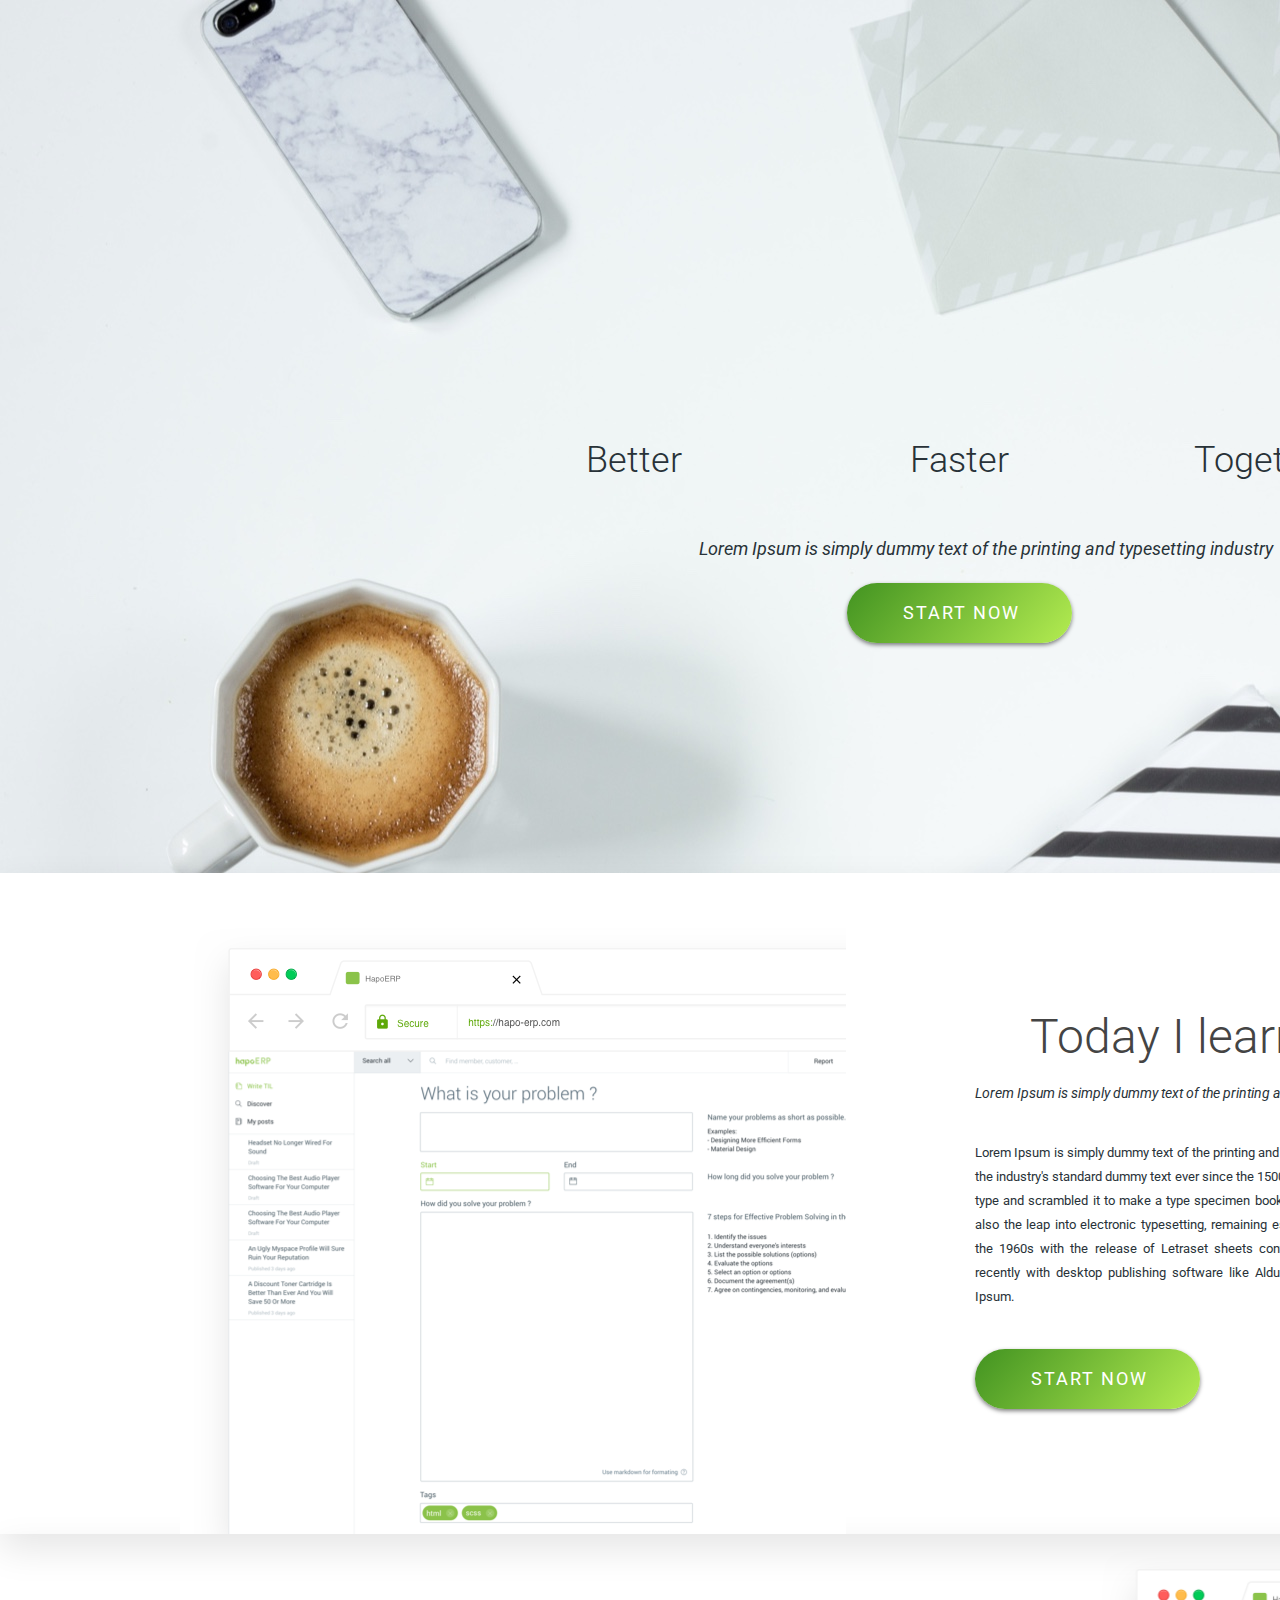
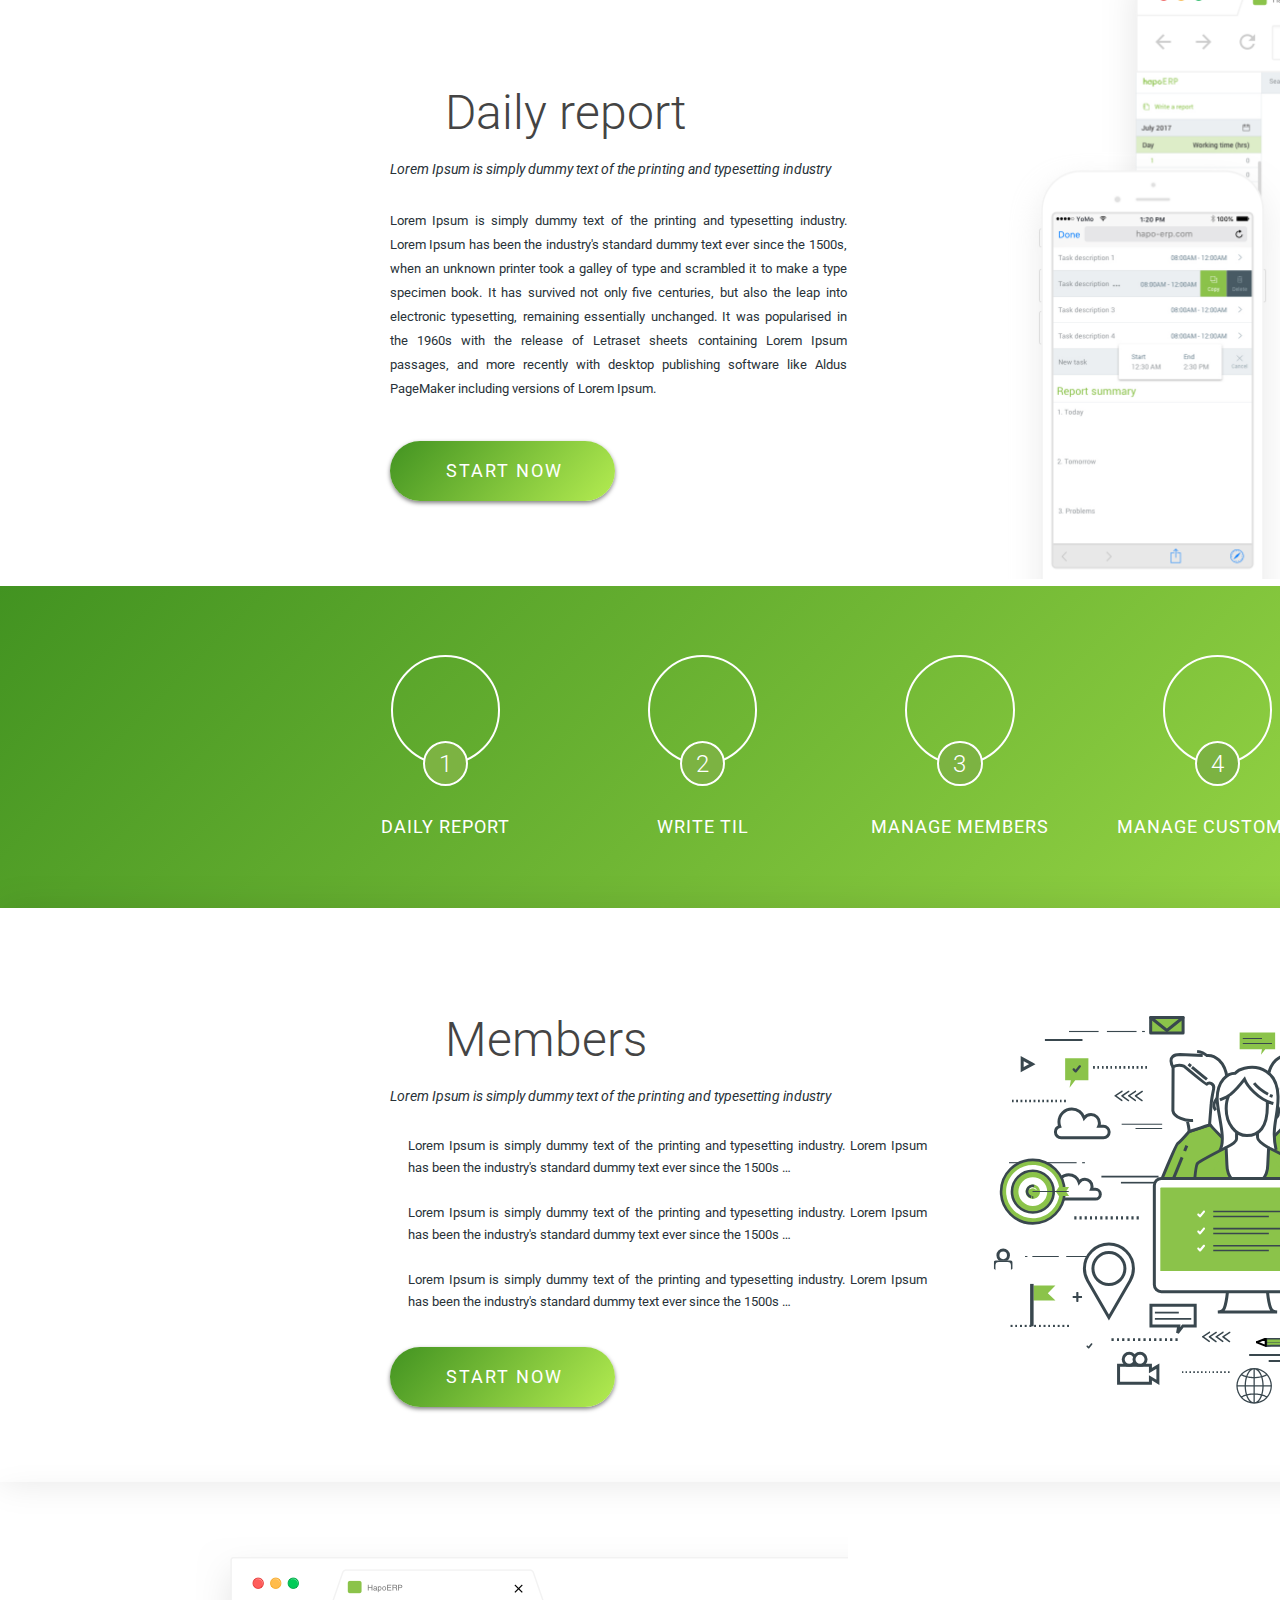
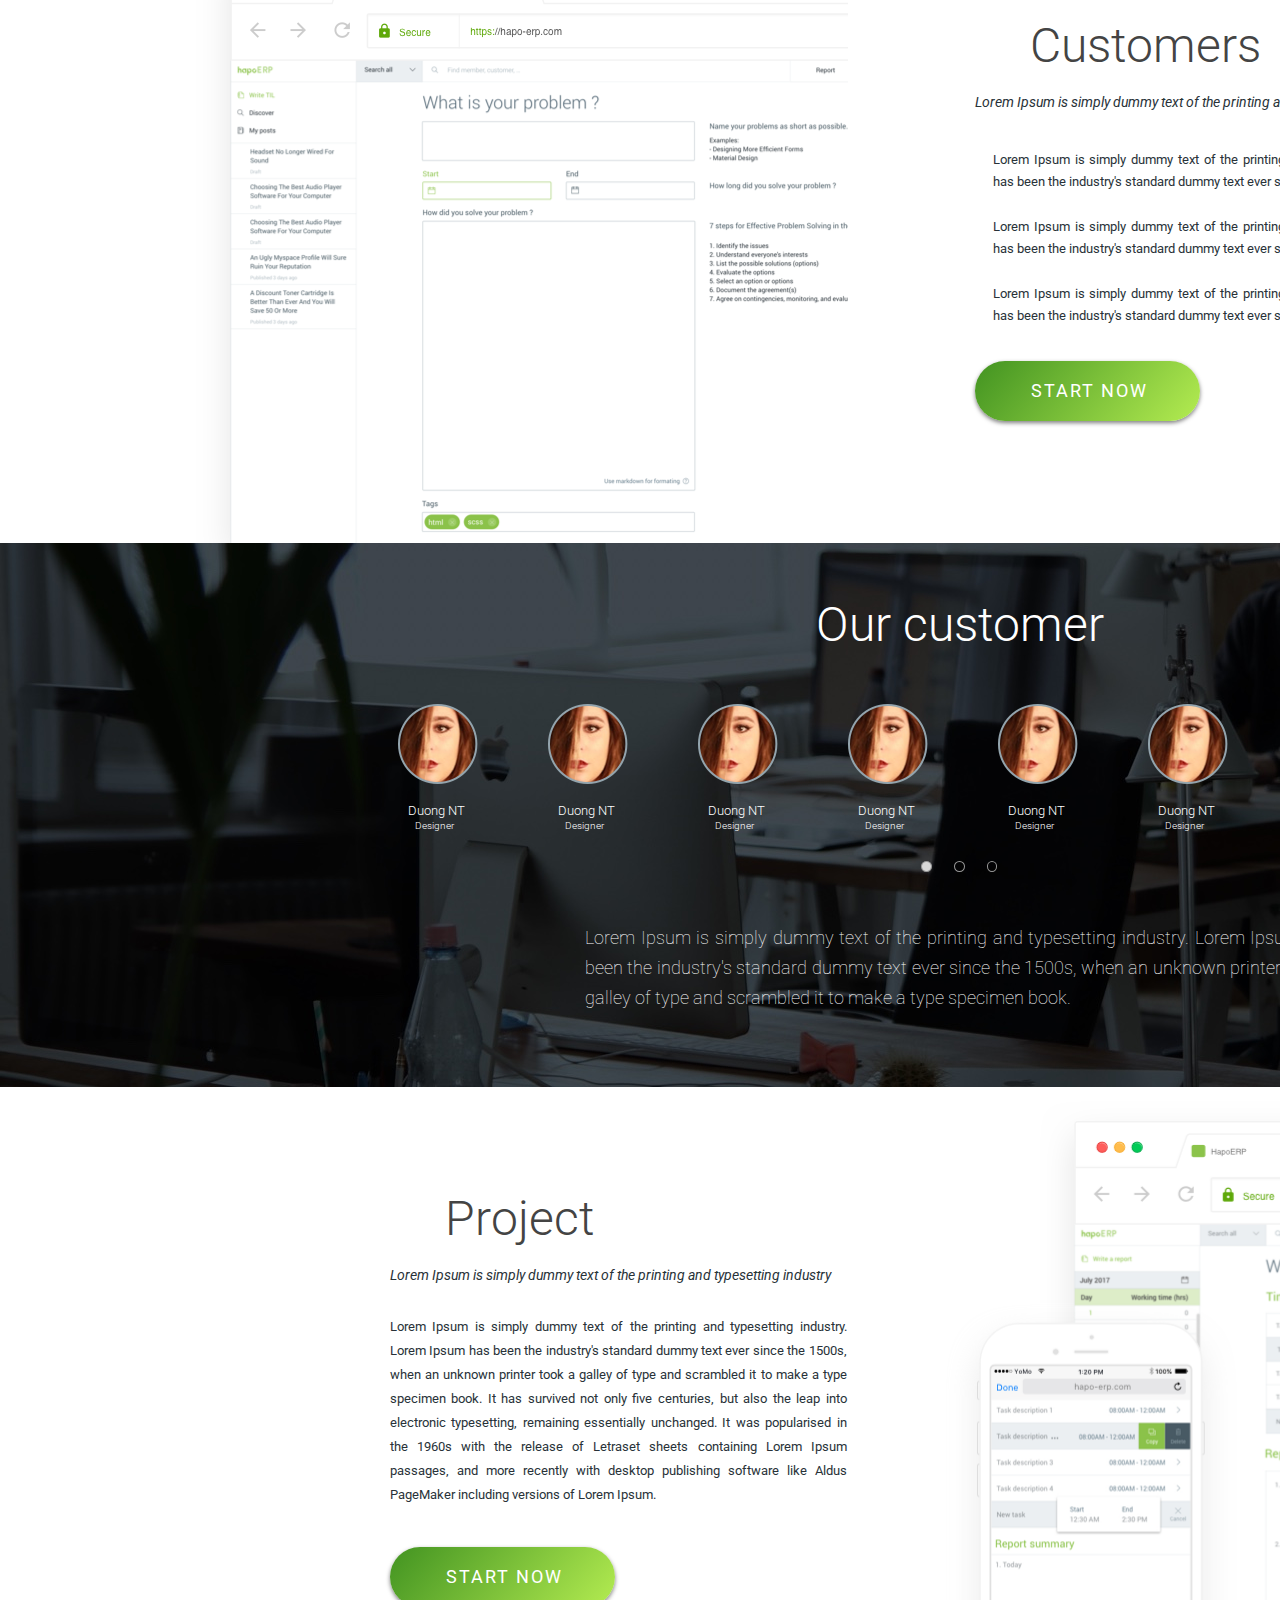
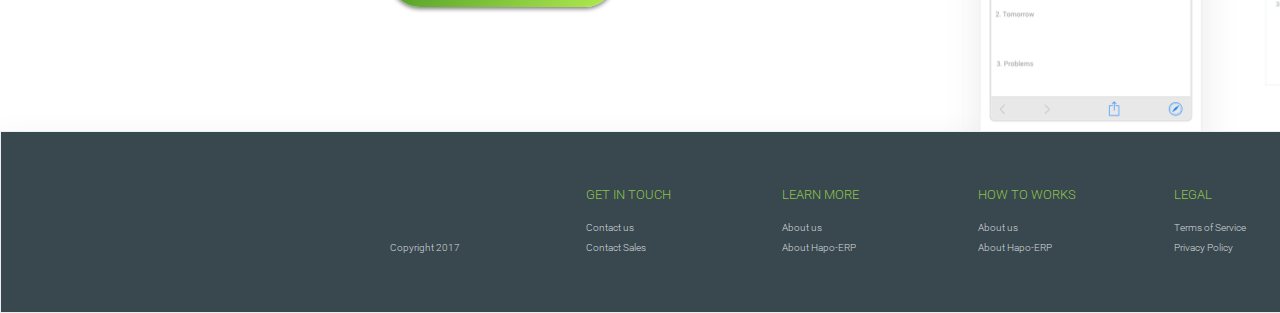
==== commit d1740220: "change index slogan" ====
--- a/index.html
+++ b/index.html
@@ -36,10 +36,10 @@
             <div class="faster">Faster</div>
             <div class="together">Together</div>
         </div>
-        <div class="lorem-ipsum-is-simpl-index">
+        <div class="index-slogan">
             Lorem Ipsum is simply dummy text of the printing and typesetting industry
         </div>
-        <button class="start-now-button">START NOW</button>
+        <div class="start-now-button">START NOW</div>
     </div>
 
     <!-- Today I Learnt Page -->
@@ -66,7 +66,7 @@
                     containing Lorem Ipsum passages, and more recently with desktop publishing software like Aldus PageMaker
                     including versions of Lorem Ipsum.
                 </p>
-                <button class='start-now-button start-now-button-task-pages'>START NOW</button>
+                <div class='start-now-button start-now-button-task-pages'>START NOW</div>
             </div>
         </div>
         <div class="clear"></div>
@@ -91,7 +91,7 @@
                     containing Lorem Ipsum passages, and more recently with desktop publishing software like Aldus PageMaker
                     including versions of Lorem Ipsum.
                 </p>
-                <button class='start-now-button start-now-button-task-pages'>START NOW</button>
+                <div class='start-now-button start-now-button-task-pages'>START NOW</div>
             </div>
         </div>
         <div class="half-page">
@@ -214,7 +214,7 @@
                     </div>
                     <div class="clear"></div>
                 </div>
-                <button class='start-now-button start-now-button-task-pages start-button-member'>START NOW</button>
+                <div class='start-now-button start-now-button-task-pages start-button-member'>START NOW</div>
             </div>
         </div>
         <div class="half-page">
@@ -242,35 +242,35 @@
                 </div>
                 <div class="short-para-line-box">
                     <div class="list-bullet-icon">
-                        <span class="ti-lock"></span>
-                    </div>
-                    <div class="lorem-ipsum-is-simpl-para">
-                        Lorem Ipsum is simply dummy text of the printing and typesetting industry. Lorem Ipsum has been the industry's standard dummy
-                        text ever since the 1500s …
-                    </div>
-                    <div class="clear"></div>
-                </div>
-                <div class="short-para-line-box">
-                    <div class="list-bullet-icon">
-                        <span class="ti-cup"></span>
-                    </div>
-                    <div class="lorem-ipsum-is-simpl-para">
-                        Lorem Ipsum is simply dummy text of the printing and typesetting industry. Lorem Ipsum has been the industry's standard dummy
-                        text ever since the 1500s …
-                    </div>
-                    <div class="clear"></div>
-                </div>
-                <div class="short-para-line-box">
-                    <div class="list-bullet-icon">
-                        <span class="ti-stats-up"></span>
-                    </div>
-                    <div class="lorem-ipsum-is-simpl-para">
-                        Lorem Ipsum is simply dummy text of the printing and typesetting industry. Lorem Ipsum has been the industry's standard dummy
-                        text ever since the 1500s …
-                    </div>
-                    <div class="clear"></div>
-                </div>
-                <button class='start-now-button start-now-button-task-pages start-button-member'>START NOW</button>
+                        <span class="ti-check-box"></span>
+                    </div>
+                    <div class="lorem-ipsum-is-simpl-para">
+                        Lorem Ipsum is simply dummy text of the printing and typesetting industry. Lorem Ipsum has been the industry's standard dummy
+                        text ever since the 1500s …
+                    </div>
+                    <div class="clear"></div>
+                </div>
+                <div class="short-para-line-box">
+                    <div class="list-bullet-icon">
+                        <span class="ti-check-box"></span>
+                    </div>
+                    <div class="lorem-ipsum-is-simpl-para">
+                        Lorem Ipsum is simply dummy text of the printing and typesetting industry. Lorem Ipsum has been the industry's standard dummy
+                        text ever since the 1500s …
+                    </div>
+                    <div class="clear"></div>
+                </div>
+                <div class="short-para-line-box">
+                    <div class="list-bullet-icon">
+                        <span class="ti-check-box"></span>
+                    </div>
+                    <div class="lorem-ipsum-is-simpl-para">
+                        Lorem Ipsum is simply dummy text of the printing and typesetting industry. Lorem Ipsum has been the industry's standard dummy
+                        text ever since the 1500s …
+                    </div>
+                    <div class="clear"></div>
+                </div>
+                <div class='start-now-button start-now-button-task-pages start-button-member'>START NOW</div>
             </div>
         </div>
         <div class="clear"></div>
@@ -283,60 +283,44 @@
         </div>
         <div class="small-our-customer-box">
             <div class="mini-our-customer-box">
-                <div class="img-hover">
-                    <img src="images/face-img.png" alt="">
-                    <div class="customer-name">Duong NT</div>
-                    <div class="customer-job">Designer</div>
-                </div>
-            </div>
-            <div class="mini-our-customer-box">
-                <div class="img-hover">
-                    <img src="images/face-img.png" alt="">
-                    <div class="customer-name">Duong NT</div>
-                    <div class="customer-job">Designer</div>
-                </div>
-            </div>
-            <div class="mini-our-customer-box">
-                <div class="img-hover">
-                    <img src="images/face-img.png" alt="">
-                    <div class="customer-name">Duong NT</div>
-                    <div class="customer-job">Designer</div>
-                </div>
-            </div>
-            <div class="mini-our-customer-box">
-                <div class="img-hover">
-                    <img src="images/face-img.png" alt="">
-                    <div class="customer-name">Duong NT</div>
-                    <div class="customer-job">Designer</div>
-                </div>
-            </div>
-            <div class="mini-our-customer-box">
-                <div class="img-hover">
-                    <img src="images/face-img.png" alt="">
-                    <div class="customer-name">Duong NT</div>
-                    <div class="customer-job">Designer</div>
-                </div>
-            </div>
-            <div class="mini-our-customer-box">
-                <div class="img-hover">
-                    <img src="images/face-img.png" alt="">
-                    <div class="customer-name">Duong NT</div>
-                    <div class="customer-job">Designer</div>
-                </div>
-            </div>
-            <div class="mini-our-customer-box">
-                <div class="img-hover">
-                    <img src="images/face-img.png" alt="">
-                    <div class="customer-name">Duong NT</div>
-                    <div class="customer-job">Designer</div>
-                </div>
-            </div>
-            <div class="mini-our-customer-box">
-                <div class="img-hover">
-                    <img src="images/face-img.png" alt="">
-                    <div class="customer-name">Duong NT</div>
-                    <div class="customer-job">Designer</div>
-                </div>
+                <img src="images/face-img.png" class="human-face-img" alt="">
+                <div class="customer-name">Duong NT</div>
+                <div class="customer-job">Designer</div>
+            </div>
+            <div class="mini-our-customer-box">
+                <img src="images/face-img.png" class="human-face-img" alt="">
+                <div class="customer-name">Duong NT</div>
+                <div class="customer-job">Designer</div>
+            </div>
+            <div class="mini-our-customer-box">
+                <img src="images/face-img.png" class="human-face-img" alt="">
+                <div class="customer-name">Duong NT</div>
+                <div class="customer-job">Designer</div>
+            </div>
+            <div class="mini-our-customer-box">
+                <img src="images/face-img.png" class="human-face-img special-human-face" alt="">
+                <div class="customer-name customer-name-special">Duong NT</div>
+                <div class="customer-job customer-job-special">Designer</div>
+            </div>
+            <div class="mini-our-customer-box">
+                <img src="images/face-img.png" class="human-face-img" alt="">
+                <div class="customer-name">Duong NT</div>
+                <div class="customer-job">Designer</div>
+            </div>
+            <div class="mini-our-customer-box">
+                <img src="images/face-img.png" class="human-face-img" alt="">
+                <div class="customer-name">Duong NT</div>
+                <div class="customer-job">Designer</div>
+            </div>
+            <div class="mini-our-customer-box">
+                <img src="images/face-img.png" class="human-face-img" alt="">
+                <div class="customer-name">Duong NT</div>
+                <div class="customer-job">Designer</div>
+            </div>
+            <div class="mini-our-customer-box">
+                <img src="images/face-img.png" class="human-face-img" alt="">
+                <div class="customer-name">Duong NT</div>
+                <div class="customer-job">Designer</div>
             </div>
         </div>
         <div class="dot-main-rectangle">
@@ -383,7 +367,7 @@
                     containing Lorem Ipsum passages, and more recently with desktop publishing software like Aldus PageMaker
                     including versions of Lorem Ipsum.
                 </p>
-                <button class='start-now-button start-now-button-task-pages'>START NOW</button>
+                <div class='start-now-button start-now-button-task-pages'>START NOW</div>
             </div>
         </div>
         <div class="half-page">
@@ -398,59 +382,54 @@
     <div class="footer">
         <div class="footer-small-rectangle">
             <div class="footer-tiny-rectangle">
-                <a href="" class="big-footer-text">
+                <div class="big-footer-text">
                     <img src="images/hapoERP.png" class="hapo-erp-footer-img" alt="">
-                </a>
+                </div>
                 <div class="small-footer-text">
-                    <br>
-                    <a href="">Copyright 2017</a>
+                    <br>Copyright 2017
                 </div>
             </div>
             <div class="footer-tiny-rectangle">
-                <a href="" class="small-footer-title">GET IN TOUCH</a>
+                <div class="small-footer-title">GET IN TOUCH</div>
                 <div class="small-footer-text">
-                    <a href="">Contact us</a>
-                    <br>
-                    <a href="">Contact Sales</a>
+                    Contact us
+                    <br>Contact Sales
                 </div>
             </div>
             <div class="footer-tiny-rectangle">
-                <a href="" class="small-footer-title">LEARN MORE</a>
+                <div class="small-footer-title">LEARN MORE</div>
                 <div class="small-footer-text">
-                    <a href="">About us</a>
-                    <br>
-                    <a href="">About Hapo-ERP</a>
+                    About us
+                    <br>About Hapo-ERP
                 </div>
             </div>
             <div class="footer-tiny-rectangle">
-                <a href="" class="small-footer-title">HOW TO WORKS</a>
+                <div class="small-footer-title">HOW TO WORKS</div>
                 <div class="small-footer-text">
-                    <a href="">About us</a>
-                    <br>
-                    <a href="">About Hapo-ERP</a>
+                    About us
+                    <br>About Hapo-ERP
                 </div>
             </div>
             <div class="footer-tiny-rectangle">
-                <a href="" class="small-footer-title">LEGAL</a>
+                <div class="small-footer-title">LEGAL</div>
                 <div class="small-footer-text">
-                    <a href="">Terms of Service</a>
-                    <br>
-                    <a href="">Privacy Policy</a>
+                    Terms of Service
+                    <br>Privacy Policy
                 </div>
             </div>
         </div>
         <div class="footer-icon-rectangle">
             <div class="footer-icon-box">
-                <a href=""><span class="ti-facebook"></span></a>
+                <span class="ti-facebook"></span>
             </div>
             <div class="footer-icon-box">
-                <a href=""><span class="ti-twitter-alt"></span></a>
+                <span class="ti-twitter-alt"></span>
             </div>
             <div class="footer-icon-box">
-                <a href=""><span class="ti-youtube"></span></a>
+                <span class="ti-youtube"></span>
             </div>
             <div class="footer-icon-box">
-                <a href=""><span class="ti-linkedin"></span></a>
+                <span class="ti-linkedin"></span>
             </div>
         </div>
     </div>
--- a/css/style.css
+++ b/css/style.css
@@ -6,18 +6,10 @@
   margin: 0;
 }
 
-a {
-  color: #8BC34A;
-  text-decoration: none;
-}
-
 p {
   margin: 0;
 }
 
-button {
-  border:none;
-}
 .rectangle {
   height: 832px;
 }
@@ -43,6 +35,8 @@
 }
 
 .sign-in {
+  height: 36px;
+  width: 83px;
   border: 2px solid #8BC34A;
   border-radius: 100px;
   color: #8BC34A;
@@ -51,7 +45,7 @@
   font-weight: 400;
   letter-spacing: 1px;
   line-height: 16px;
-  padding: 10px 15px;
+  padding: 10px 15px 10px 15px;
   background: none;
   margin-left: 36px;
   cursor: pointer;
@@ -63,6 +57,8 @@
 }
 
 .start-now-button {
+  height: 24px;
+  width: 120px;
   border-radius: 100px;
   background: linear-gradient(311.12deg, #B4EC51 0%, #429321 100%);
   box-shadow: 0 2px 4px 0 rgba(0, 0, 0, 0.5);
@@ -74,7 +70,7 @@
   font-weight: 400;
   letter-spacing: 2px;
   line-height: 24px;
-  padding: 18px 55px;
+  padding: 18px 49px 18px 56px;
 }
 
 .index-logo-icon {
@@ -119,6 +115,8 @@
 
 .better {
   display: inline-block;
+  height: 48px;
+  width: 96px;
   color: #283238;
   font-family: "Roboto", sans-serif;
   font-size: 36px;
@@ -129,25 +127,29 @@
 
 .faster {
   display: inline-block;
+  height: 48px;
+  width: 101px;
   color: #283238;
   font-family: "Roboto", sans-serif;
   font-size: 36px;
   font-weight: 300;
   line-height: 48px;
-  margin-left: 11.8%;
+  margin-left: 11.7%;
 }
 
 .together {
   display: inline-block;
+  height: 48px;
+  width: 141px;
   color: #283238;
   font-family: "Roboto", sans-serif;
   font-size: 36px;
   font-weight: 300;
   line-height: 48px;
-  margin-left: 9.4%;
-}
-
-.lorem-ipsum-is-simpl-index {
+  margin-left: 9.3%;
+}
+
+.index-slogan {
   height: 24px;
   color: #283238;
   font-family: "Roboto", sans-serif;
@@ -195,6 +197,8 @@
 .today-i-learnt {
   position: relative;
   display: inline-block;
+  height: 63px;
+  width: 60%;
   color: #444444;
   font-family: "Roboto", sans-serif;
   font-size: 48px;
@@ -205,6 +209,8 @@
 
 .title-icon {
   display: inline-block;
+  height: 36px;
+  width: 36px;
   color: #444444;
   font-family: themify;
   font-size: 36px;
@@ -213,6 +219,7 @@
 }
 
 .lorem-ipsum-is-simpl-subscription {
+  height: 19px;
   color: #283238;
   font-family: "Roboto", sans-serif;
   font-size: 13.5px;
@@ -223,9 +230,10 @@
 }
 
 .lorem-ipsum-is-simpl-para-long {
-  color: #283238;
-  font-family: "Roboto", sans-serif;
-  font-size: 13.2px;
+  width: 100%;
+  color: #283238;
+  font-family: "Roboto", sans-serif;
+  font-size: 13px;
   line-height: 24px;
   text-align: justify;
   margin-top: 38px;
@@ -279,6 +287,7 @@
 
 .mini-icon-rectangle {
   width: 50%;
+  height: 50%;
   margin-top: 28%;
   margin-left: 25%;
   text-align: center;
@@ -288,7 +297,8 @@
 
 .mini-number-rectangle {
   width: 70%;
-  margin-top: 16%;
+  height: 70%;
+  margin-top: 17%;
   margin-left: 15%;
   text-align: center;
   font-family: "Roboto", sans-serif;
@@ -299,6 +309,7 @@
 
 .task-list-name {
   position: relative;
+  height: 24px;
   color: #FFFFFF;
   font-family: "Roboto", sans-serif;
   font-size: 18px;
@@ -369,6 +380,7 @@
 
 .lorem-ipsum-is-simpl-para {
   float: left;
+  height: 50px;
   width: 93.5%;
   color: #283238;
   font-family: "Roboto", sans-serif;
@@ -427,6 +439,7 @@
 
 .lorem-ipsum-is-simpl-customers {
   position: relative;
+  height: 90px;
   width: 750px;
   color: #FFFFFF;
   font-family: "Roboto", sans-serif;
@@ -475,44 +488,47 @@
   width: 150px;
 }
 
-.img-hover {
-  border-radius: 50%;
+.human-face-img {
   margin-left: 78px;
-  width: 80px;
-  height: 80px;
   -moz-transition: all 0.3s;
   -webkit-transition: all 0.3s;
   transition: all 0.3s;
 }
 
-.img-hover:hover {
-  cursor: pointer;
+.human-face-img:hover {
   -moz-transform: scale(1.2);
   -webkit-transform: scale(1.2);
   transform: scale(1.2);
 }
 
+.human-face-img:hover + .customer-name {
+  margin-top: 20px;
+}
+
 .customer-name {
   position: relative;
+  width: 70px;
   color: #FFFFFF;
   font-family: "Roboto", sans-serif;
   font-size: 13px;
   font-weight: 300;
   line-height: 13px;
   text-align: center;
-  margin-left: 5px;
+  margin-left: 81px;
   margin-top: 16px;
 }
 
 .customer-job {
   position: relative;
+  height: 31px;
+  width: 58px;
   color: #FFFFFF;
   font-family: "Roboto", sans-serif;
   font-size: 10px;
   font-weight: 300;
   line-height: 13px;
   text-align: center;
-  margin-left: 9px;
+  margin-left: 85px;
   margin-top: 2px;
 }
 
@@ -545,26 +561,20 @@
 }
 
 .small-footer-title {
-  text-decoration: none;
+  height: 18px;
+  width: 100px;
+  color: #8BC34A;
   font-family: "Roboto", sans-serif;
   font-size: 13px;
-  color: #8BC34A;
   font-weight: 300;
   line-height: 18px;
   position: absolute;
   margin-top: 54px;
 }
 
-.small-footer-text a {
-  color: #D0D8DC;  
-  text-decoration: none;
-}
-
-.small-footer-text a:hover {
-  color: #8BC34A;
-}
-
 .small-footer-text {
+  height: 40px;
+  width: 80px;
   color: #D0D8DC;
   font-family: "Roboto", sans-serif;
   font-size: 10px;
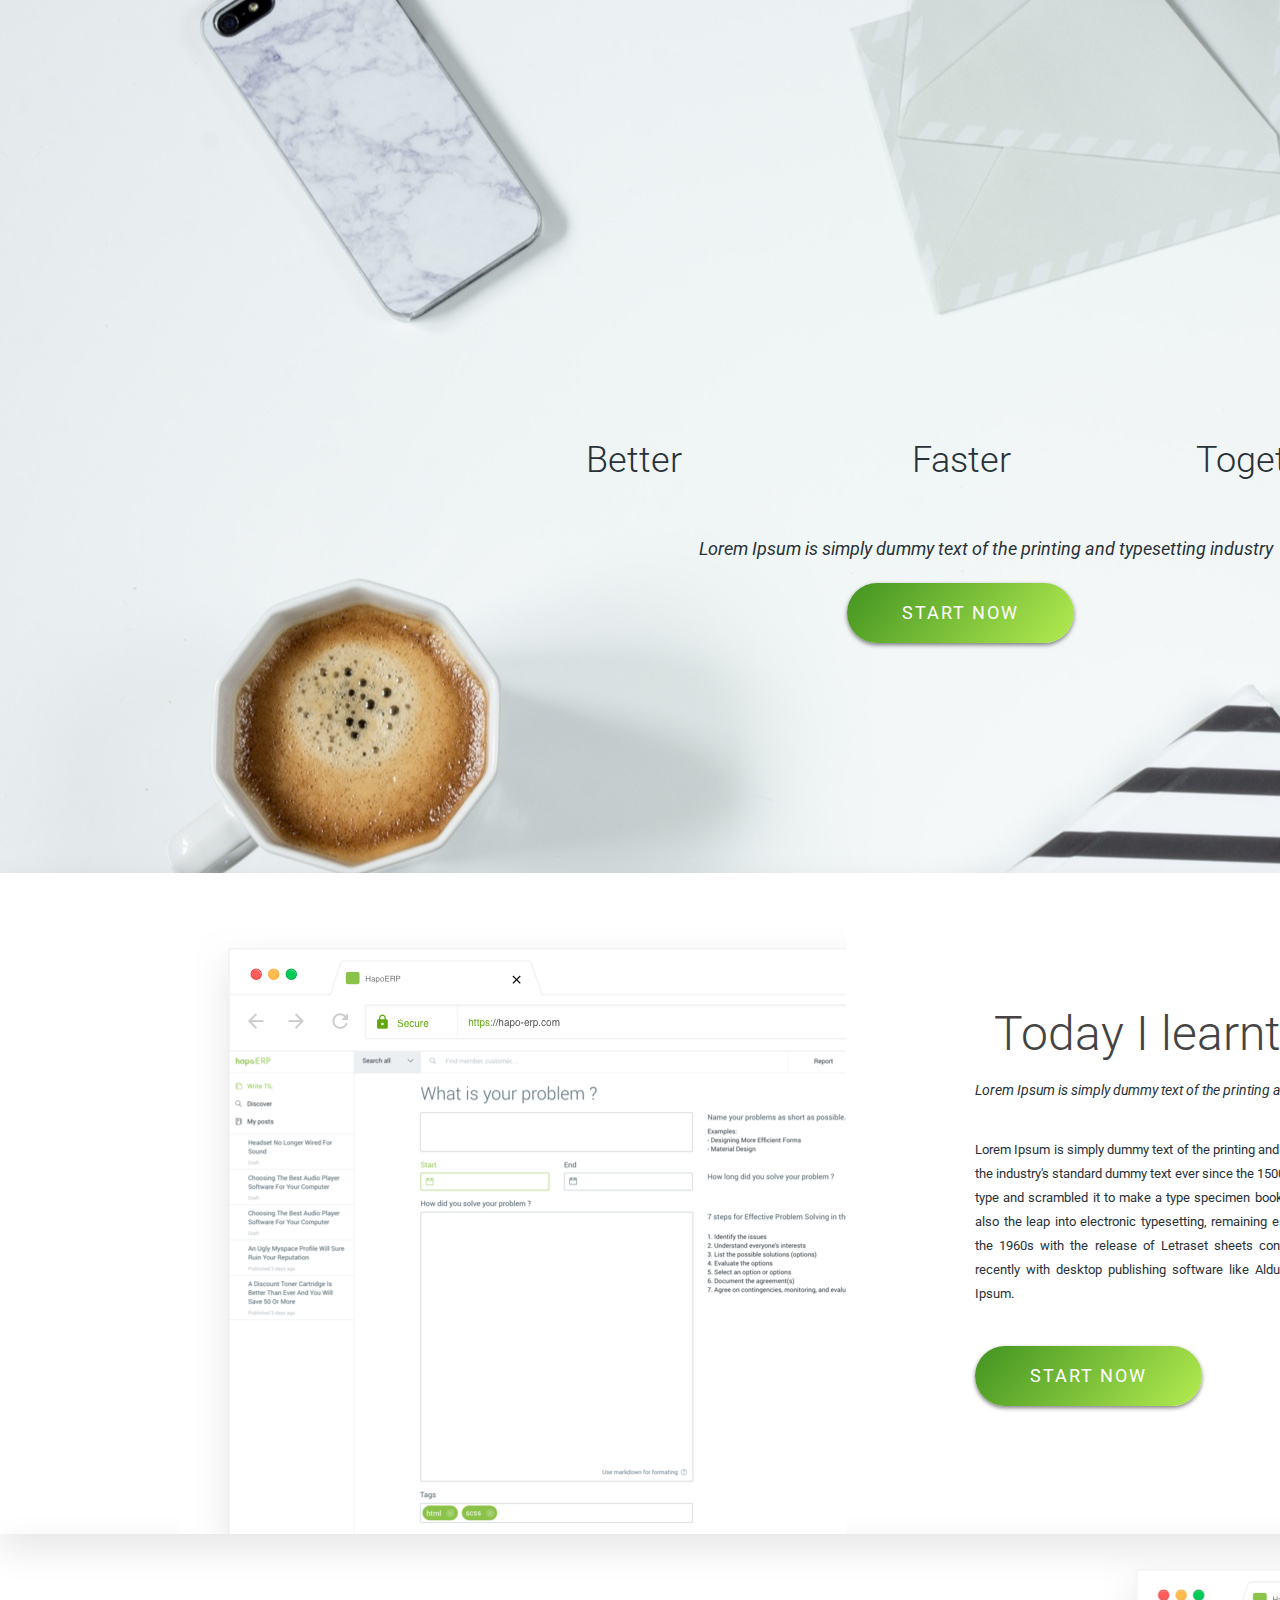
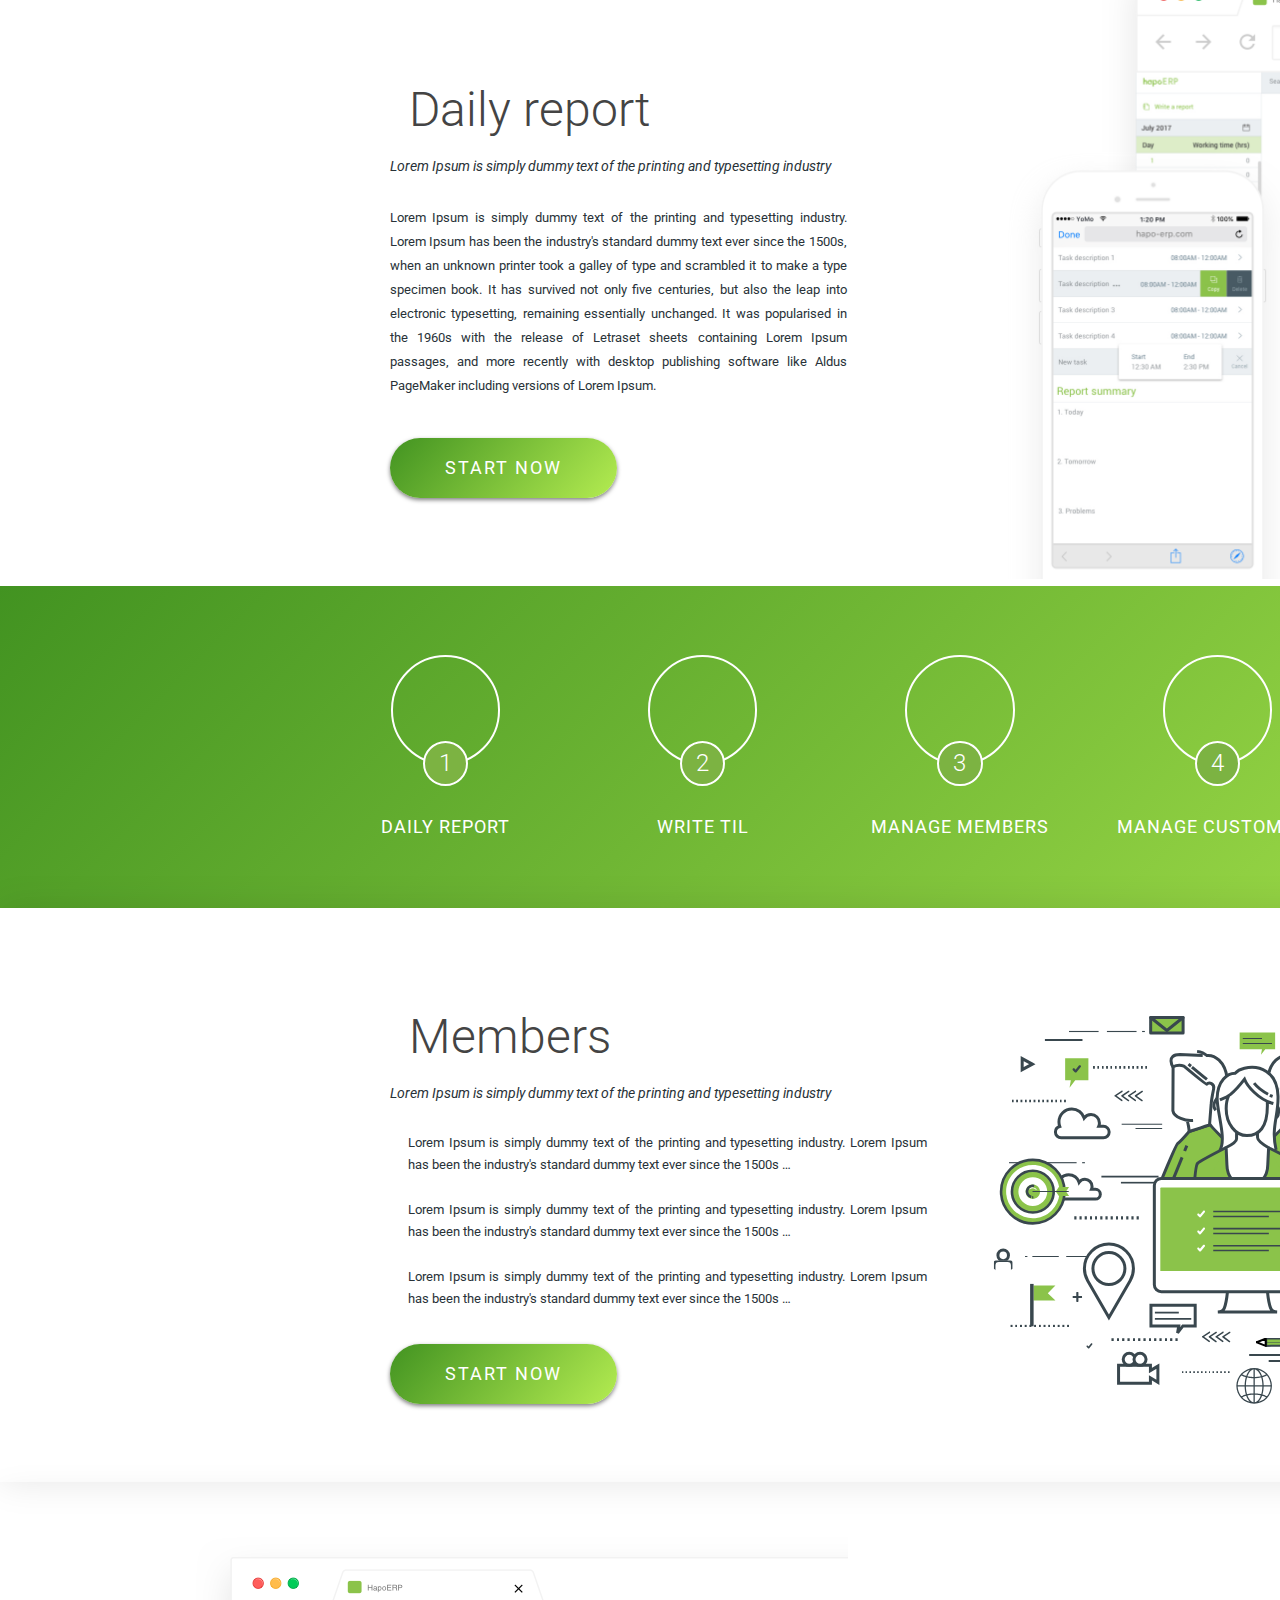
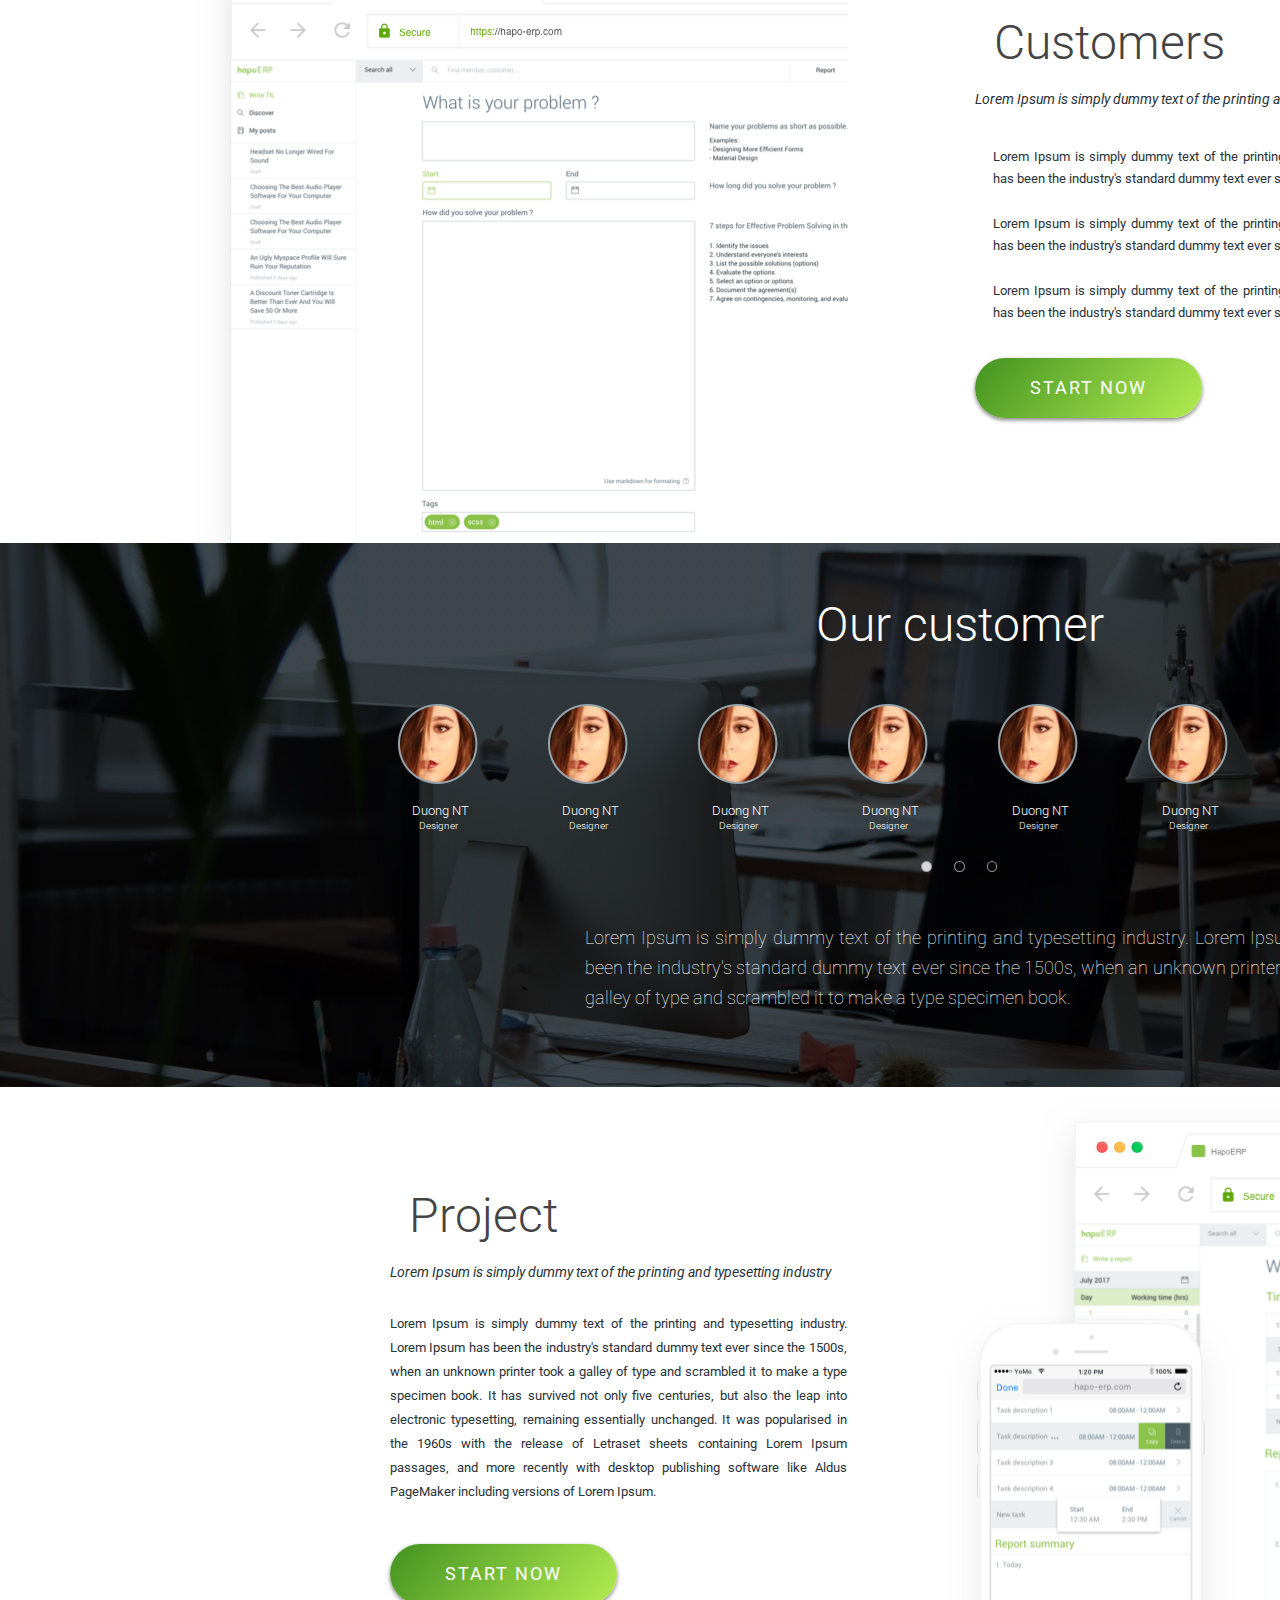
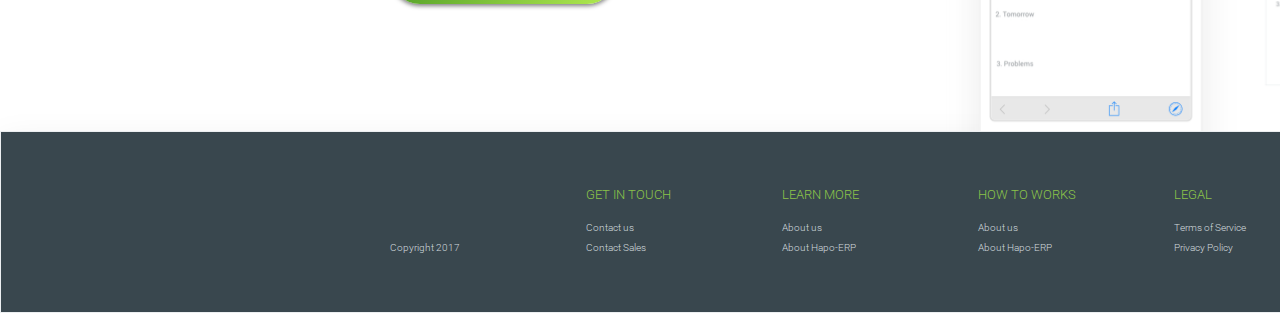
==== commit a5f53421: "change class name" ====
--- a/index.html
+++ b/index.html
@@ -39,7 +39,7 @@
         <div class="index-slogan">
             Lorem Ipsum is simply dummy text of the printing and typesetting industry
         </div>
-        <div class="start-now-button">START NOW</div>
+        <button class="start-now-button">START NOW</button>
     </div>
 
     <!-- Today I Learnt Page -->
@@ -55,10 +55,10 @@
                     <span class="ti-bookmark-alt"></span>
                 </div>
                 <div class="today-i-learnt">Today I learnt</div>
-                <div class="lorem-ipsum-is-simpl-subscription">
+                <div class="description">
                     Lorem Ipsum is simply dummy text of the printing and typesetting industry
                 </div>
-                <p class="lorem-ipsum-is-simpl-para-long">
+                <p class="long-paragraph">
                     Lorem Ipsum is simply dummy text of the printing and typesetting industry. Lorem Ipsum has been the industry's standard dummy
                     text ever since the 1500s, when an unknown printer took a galley of type and scrambled it to make a type
                     specimen book. It has survived not only five centuries, but also the leap into electronic typesetting,
@@ -66,7 +66,7 @@
                     containing Lorem Ipsum passages, and more recently with desktop publishing software like Aldus PageMaker
                     including versions of Lorem Ipsum.
                 </p>
-                <div class='start-now-button start-now-button-task-pages'>START NOW</div>
+                <button class='start-now-button start-now-button-task-pages'>START NOW</button>
             </div>
         </div>
         <div class="clear"></div>
@@ -80,10 +80,10 @@
                     <span class="ti-write"></span>
                 </div>
                 <div class="today-i-learnt">Daily report</div>
-                <div class="lorem-ipsum-is-simpl-subscription">
+                <div class="description">
                     Lorem Ipsum is simply dummy text of the printing and typesetting industry
                 </div>
-                <p class="lorem-ipsum-is-simpl-para-long daily-report-para-long">
+                <p class="long-paragraph daily-report-para-long">
                     Lorem Ipsum is simply dummy text of the printing and typesetting industry. Lorem Ipsum has been the industry's standard dummy
                     text ever since the 1500s, when an unknown printer took a galley of type and scrambled it to make a type
                     specimen book. It has survived not only five centuries, but also the leap into electronic typesetting,
@@ -91,7 +91,7 @@
                     containing Lorem Ipsum passages, and more recently with desktop publishing software like Aldus PageMaker
                     including versions of Lorem Ipsum.
                 </p>
-                <div class='start-now-button start-now-button-task-pages'>START NOW</div>
+                <button class='start-now-button start-now-button-task-pages'>START NOW</button>
             </div>
         </div>
         <div class="half-page">
@@ -181,14 +181,14 @@
                     <span class="ti-user"></span>
                 </div>
                 <div class="today-i-learnt">Members</div>
-                <div class="lorem-ipsum-is-simpl-subscription member-subs">
+                <div class="description member-subs">
                     Lorem Ipsum is simply dummy text of the printing and typesetting industry
                 </div>
                 <div class="short-para-line-box">
                     <div class="list-bullet-icon">
                         <span class="ti-check-box"></span>
                     </div>
-                    <div class="lorem-ipsum-is-simpl-para">
+                    <div class="short-paragraph">
                         Lorem Ipsum is simply dummy text of the printing and typesetting industry. Lorem Ipsum has been the industry's standard dummy
                         text ever since the 1500s …
                     </div>
@@ -198,7 +198,7 @@
                     <div class="list-bullet-icon">
                         <span class="ti-check-box"></span>
                     </div>
-                    <div class="lorem-ipsum-is-simpl-para">
+                    <div class="short-paragraph">
                         Lorem Ipsum is simply dummy text of the printing and typesetting industry. Lorem Ipsum has been the industry's standard dummy
                         text ever since the 1500s …
                     </div>
@@ -208,13 +208,13 @@
                     <div class="list-bullet-icon">
                         <span class="ti-check-box"></span>
                     </div>
-                    <div class="lorem-ipsum-is-simpl-para">
-                        Lorem Ipsum is simply dummy text of the printing and typesetting industry. Lorem Ipsum has been the industry's standard dummy
-                        text ever since the 1500s …
-                    </div>
-                    <div class="clear"></div>
-                </div>
-                <div class='start-now-button start-now-button-task-pages start-button-member'>START NOW</div>
+                    <div class="short-paragraph">
+                        Lorem Ipsum is simply dummy text of the printing and typesetting industry. Lorem Ipsum has been the industry's standard dummy
+                        text ever since the 1500s …
+                    </div>
+                    <div class="clear"></div>
+                </div>
+                <button class='start-now-button start-now-button-task-pages start-button-member'>START NOW</button>
             </div>
         </div>
         <div class="half-page">
@@ -237,40 +237,40 @@
                     <span class="ti-face-smile"></span>
                 </div>
                 <div class="today-i-learnt">Customers</div>
-                <div class="lorem-ipsum-is-simpl-subscription customer-subs">
+                <div class="description customer-subs">
                     Lorem Ipsum is simply dummy text of the printing and typesetting industry
                 </div>
                 <div class="short-para-line-box">
                     <div class="list-bullet-icon">
-                        <span class="ti-check-box"></span>
-                    </div>
-                    <div class="lorem-ipsum-is-simpl-para">
-                        Lorem Ipsum is simply dummy text of the printing and typesetting industry. Lorem Ipsum has been the industry's standard dummy
-                        text ever since the 1500s …
-                    </div>
-                    <div class="clear"></div>
-                </div>
-                <div class="short-para-line-box">
-                    <div class="list-bullet-icon">
-                        <span class="ti-check-box"></span>
-                    </div>
-                    <div class="lorem-ipsum-is-simpl-para">
-                        Lorem Ipsum is simply dummy text of the printing and typesetting industry. Lorem Ipsum has been the industry's standard dummy
-                        text ever since the 1500s …
-                    </div>
-                    <div class="clear"></div>
-                </div>
-                <div class="short-para-line-box">
-                    <div class="list-bullet-icon">
-                        <span class="ti-check-box"></span>
-                    </div>
-                    <div class="lorem-ipsum-is-simpl-para">
-                        Lorem Ipsum is simply dummy text of the printing and typesetting industry. Lorem Ipsum has been the industry's standard dummy
-                        text ever since the 1500s …
-                    </div>
-                    <div class="clear"></div>
-                </div>
-                <div class='start-now-button start-now-button-task-pages start-button-member'>START NOW</div>
+                        <span class="ti-lock"></span>
+                    </div>
+                    <div class="short-paragraph">
+                        Lorem Ipsum is simply dummy text of the printing and typesetting industry. Lorem Ipsum has been the industry's standard dummy
+                        text ever since the 1500s …
+                    </div>
+                    <div class="clear"></div>
+                </div>
+                <div class="short-para-line-box">
+                    <div class="list-bullet-icon">
+                        <span class="ti-cup"></span>
+                    </div>
+                    <div class="short-paragraph">
+                        Lorem Ipsum is simply dummy text of the printing and typesetting industry. Lorem Ipsum has been the industry's standard dummy
+                        text ever since the 1500s …
+                    </div>
+                    <div class="clear"></div>
+                </div>
+                <div class="short-para-line-box">
+                    <div class="list-bullet-icon">
+                        <span class="ti-stats-up"></span>
+                    </div>
+                    <div class="short-paragraph">
+                        Lorem Ipsum is simply dummy text of the printing and typesetting industry. Lorem Ipsum has been the industry's standard dummy
+                        text ever since the 1500s …
+                    </div>
+                    <div class="clear"></div>
+                </div>
+                <button class='start-now-button start-now-button-task-pages start-button-member'>START NOW</button>
             </div>
         </div>
         <div class="clear"></div>
@@ -283,44 +283,60 @@
         </div>
         <div class="small-our-customer-box">
             <div class="mini-our-customer-box">
-                <img src="images/face-img.png" class="human-face-img" alt="">
-                <div class="customer-name">Duong NT</div>
-                <div class="customer-job">Designer</div>
-            </div>
-            <div class="mini-our-customer-box">
-                <img src="images/face-img.png" class="human-face-img" alt="">
-                <div class="customer-name">Duong NT</div>
-                <div class="customer-job">Designer</div>
-            </div>
-            <div class="mini-our-customer-box">
-                <img src="images/face-img.png" class="human-face-img" alt="">
-                <div class="customer-name">Duong NT</div>
-                <div class="customer-job">Designer</div>
-            </div>
-            <div class="mini-our-customer-box">
-                <img src="images/face-img.png" class="human-face-img special-human-face" alt="">
-                <div class="customer-name customer-name-special">Duong NT</div>
-                <div class="customer-job customer-job-special">Designer</div>
-            </div>
-            <div class="mini-our-customer-box">
-                <img src="images/face-img.png" class="human-face-img" alt="">
-                <div class="customer-name">Duong NT</div>
-                <div class="customer-job">Designer</div>
-            </div>
-            <div class="mini-our-customer-box">
-                <img src="images/face-img.png" class="human-face-img" alt="">
-                <div class="customer-name">Duong NT</div>
-                <div class="customer-job">Designer</div>
-            </div>
-            <div class="mini-our-customer-box">
-                <img src="images/face-img.png" class="human-face-img" alt="">
-                <div class="customer-name">Duong NT</div>
-                <div class="customer-job">Designer</div>
-            </div>
-            <div class="mini-our-customer-box">
-                <img src="images/face-img.png" class="human-face-img" alt="">
-                <div class="customer-name">Duong NT</div>
-                <div class="customer-job">Designer</div>
+                <div class="customer-content">
+                    <img src="images/face-img.png" alt="">
+                    <div class="customer-name">Duong NT</div>
+                    <div class="customer-job">Designer</div>
+                </div>
+            </div>
+            <div class="mini-our-customer-box">
+                <div class="customer-content">
+                    <img src="images/face-img.png" alt="">
+                    <div class="customer-name">Duong NT</div>
+                    <div class="customer-job">Designer</div>
+                </div>
+            </div>
+            <div class="mini-our-customer-box">
+                <div class="customer-content">
+                    <img src="images/face-img.png" alt="">
+                    <div class="customer-name">Duong NT</div>
+                    <div class="customer-job">Designer</div>
+                </div>
+            </div>
+            <div class="mini-our-customer-box">
+                <div class="customer-content">
+                    <img src="images/face-img.png" alt="">
+                    <div class="customer-name">Duong NT</div>
+                    <div class="customer-job">Designer</div>
+                </div>
+            </div>
+            <div class="mini-our-customer-box">
+                <div class="customer-content">
+                    <img src="images/face-img.png" alt="">
+                    <div class="customer-name">Duong NT</div>
+                    <div class="customer-job">Designer</div>
+                </div>
+            </div>
+            <div class="mini-our-customer-box">
+                <div class="customer-content">
+                    <img src="images/face-img.png" alt="">
+                    <div class="customer-name">Duong NT</div>
+                    <div class="customer-job">Designer</div>
+                </div>
+            </div>
+            <div class="mini-our-customer-box">
+                <div class="customer-content">
+                    <img src="images/face-img.png" alt="">
+                    <div class="customer-name">Duong NT</div>
+                    <div class="customer-job">Designer</div>
+                </div>
+            </div>
+            <div class="mini-our-customer-box">
+                <div class="customer-content">
+                    <img src="images/face-img.png" alt="">
+                    <div class="customer-name">Duong NT</div>
+                    <div class="customer-job">Designer</div>
+                </div>
             </div>
         </div>
         <div class="dot-main-rectangle">
@@ -335,7 +351,7 @@
             </div>
         </div>
 
-        <div class="lorem-ipsum-is-simpl-customers">
+        <div class="customer-comment">
             <div class="open-quote-icon">
                 <span class="ti-quote-left"></span>
             </div>
@@ -356,10 +372,10 @@
                     <span class="ti-calendar"></span>
                 </div>
                 <div class="today-i-learnt">Project</div>
-                <div class="lorem-ipsum-is-simpl-subscription">
+                <div class="description">
                     Lorem Ipsum is simply dummy text of the printing and typesetting industry
                 </div>
-                <p class="lorem-ipsum-is-simpl-para-long daily-report-para-long">
+                <p class="long-paragraph daily-report-para-long">
                     Lorem Ipsum is simply dummy text of the printing and typesetting industry. Lorem Ipsum has been the industry's standard dummy
                     text ever since the 1500s, when an unknown printer took a galley of type and scrambled it to make a type
                     specimen book. It has survived not only five centuries, but also the leap into electronic typesetting,
@@ -367,7 +383,7 @@
                     containing Lorem Ipsum passages, and more recently with desktop publishing software like Aldus PageMaker
                     including versions of Lorem Ipsum.
                 </p>
-                <div class='start-now-button start-now-button-task-pages'>START NOW</div>
+                <button class='start-now-button start-now-button-task-pages'>START NOW</button>
             </div>
         </div>
         <div class="half-page">
@@ -382,54 +398,59 @@
     <div class="footer">
         <div class="footer-small-rectangle">
             <div class="footer-tiny-rectangle">
-                <div class="big-footer-text">
+                <a href="" class="big-footer-text">
                     <img src="images/hapoERP.png" class="hapo-erp-footer-img" alt="">
-                </div>
+                </a>
                 <div class="small-footer-text">
-                    <br>Copyright 2017
+                    <br>
+                    <a href="">Copyright 2017</a>
                 </div>
             </div>
             <div class="footer-tiny-rectangle">
-                <div class="small-footer-title">GET IN TOUCH</div>
+                <a href="" class="small-footer-title">GET IN TOUCH</a>
                 <div class="small-footer-text">
-                    Contact us
-                    <br>Contact Sales
+                    <a href="">Contact us</a>
+                    <br>
+                    <a href="">Contact Sales</a>
                 </div>
             </div>
             <div class="footer-tiny-rectangle">
-                <div class="small-footer-title">LEARN MORE</div>
+                <a href="" class="small-footer-title">LEARN MORE</a>
                 <div class="small-footer-text">
-                    About us
-                    <br>About Hapo-ERP
+                    <a href="">About us</a>
+                    <br>
+                    <a href="">About Hapo-ERP</a>
                 </div>
             </div>
             <div class="footer-tiny-rectangle">
-                <div class="small-footer-title">HOW TO WORKS</div>
+                <a href="" class="small-footer-title">HOW TO WORKS</a>
                 <div class="small-footer-text">
-                    About us
-                    <br>About Hapo-ERP
+                    <a href="">About us</a>
+                    <br>
+                    <a href="">About Hapo-ERP</a>
                 </div>
             </div>
             <div class="footer-tiny-rectangle">
-                <div class="small-footer-title">LEGAL</div>
+                <a href="" class="small-footer-title">LEGAL</a>
                 <div class="small-footer-text">
-                    Terms of Service
-                    <br>Privacy Policy
+                    <a href="">Terms of Service</a>
+                    <br>
+                    <a href="">Privacy Policy</a>
                 </div>
             </div>
         </div>
         <div class="footer-icon-rectangle">
             <div class="footer-icon-box">
-                <span class="ti-facebook"></span>
+                <a href=""><span class="ti-facebook"></span></a>
             </div>
             <div class="footer-icon-box">
-                <span class="ti-twitter-alt"></span>
+                <a href=""><span class="ti-twitter-alt"></span></a>
             </div>
             <div class="footer-icon-box">
-                <span class="ti-youtube"></span>
+                <a href=""><span class="ti-youtube"></span></a>
             </div>
             <div class="footer-icon-box">
-                <span class="ti-linkedin"></span>
+                <a href=""><span class="ti-linkedin"></span></a>
             </div>
         </div>
     </div>
--- a/css/style.css
+++ b/css/style.css
@@ -6,8 +6,17 @@
   margin: 0;
 }
 
+a {
+  color: #8BC34A;
+  text-decoration: none;
+}
+
 p {
   margin: 0;
+}
+
+button {
+  border:none;
 }
 
 .rectangle {
@@ -35,8 +44,6 @@
 }
 
 .sign-in {
-  height: 36px;
-  width: 83px;
   border: 2px solid #8BC34A;
   border-radius: 100px;
   color: #8BC34A;
@@ -45,7 +52,7 @@
   font-weight: 400;
   letter-spacing: 1px;
   line-height: 16px;
-  padding: 10px 15px 10px 15px;
+  padding: 9px 15px;
   background: none;
   margin-left: 36px;
   cursor: pointer;
@@ -57,8 +64,6 @@
 }
 
 .start-now-button {
-  height: 24px;
-  width: 120px;
   border-radius: 100px;
   background: linear-gradient(311.12deg, #B4EC51 0%, #429321 100%);
   box-shadow: 0 2px 4px 0 rgba(0, 0, 0, 0.5);
@@ -70,7 +75,7 @@
   font-weight: 400;
   letter-spacing: 2px;
   line-height: 24px;
-  padding: 18px 49px 18px 56px;
+  padding: 18px 55px;
 }
 
 .index-logo-icon {
@@ -115,8 +120,6 @@
 
 .better {
   display: inline-block;
-  height: 48px;
-  width: 96px;
   color: #283238;
   font-family: "Roboto", sans-serif;
   font-size: 36px;
@@ -127,30 +130,25 @@
 
 .faster {
   display: inline-block;
-  height: 48px;
-  width: 101px;
   color: #283238;
   font-family: "Roboto", sans-serif;
   font-size: 36px;
   font-weight: 300;
   line-height: 48px;
-  margin-left: 11.7%;
+  margin-left: 11.8%;
 }
 
 .together {
   display: inline-block;
-  height: 48px;
-  width: 141px;
   color: #283238;
   font-family: "Roboto", sans-serif;
   font-size: 36px;
   font-weight: 300;
   line-height: 48px;
-  margin-left: 9.3%;
+  margin-left: 9.4%;
 }
 
 .index-slogan {
-  height: 24px;
   color: #283238;
   font-family: "Roboto", sans-serif;
   font-size: 17.5px;
@@ -197,8 +195,6 @@
 .today-i-learnt {
   position: relative;
   display: inline-block;
-  height: 63px;
-  width: 60%;
   color: #444444;
   font-family: "Roboto", sans-serif;
   font-size: 48px;
@@ -209,8 +205,6 @@
 
 .title-icon {
   display: inline-block;
-  height: 36px;
-  width: 36px;
   color: #444444;
   font-family: themify;
   font-size: 36px;
@@ -218,8 +212,7 @@
   margin-top: 15px;
 }
 
-.lorem-ipsum-is-simpl-subscription {
-  height: 19px;
+.description {
   color: #283238;
   font-family: "Roboto", sans-serif;
   font-size: 13.5px;
@@ -229,11 +222,10 @@
   margin-top: 16px;
 }
 
-.lorem-ipsum-is-simpl-para-long {
-  width: 100%;
-  color: #283238;
-  font-family: "Roboto", sans-serif;
-  font-size: 13px;
+.long-paragraph {
+  color: #283238;
+  font-family: "Roboto", sans-serif;
+  font-size: 13.2px;
   line-height: 24px;
   text-align: justify;
   margin-top: 38px;
@@ -287,7 +279,6 @@
 
 .mini-icon-rectangle {
   width: 50%;
-  height: 50%;
   margin-top: 28%;
   margin-left: 25%;
   text-align: center;
@@ -297,8 +288,7 @@
 
 .mini-number-rectangle {
   width: 70%;
-  height: 70%;
-  margin-top: 17%;
+  margin-top: 16%;
   margin-left: 15%;
   text-align: center;
   font-family: "Roboto", sans-serif;
@@ -309,7 +299,6 @@
 
 .task-list-name {
   position: relative;
-  height: 24px;
   color: #FFFFFF;
   font-family: "Roboto", sans-serif;
   font-size: 18px;
@@ -378,9 +367,8 @@
   text-align: justify;
 }
 
-.lorem-ipsum-is-simpl-para {
-  float: left;
-  height: 50px;
+.short-paragraph {
+  float: left;
   width: 93.5%;
   color: #283238;
   font-family: "Roboto", sans-serif;
@@ -437,9 +425,8 @@
   margin-left: -100px;
 }
 
-.lorem-ipsum-is-simpl-customers {
-  position: relative;
-  height: 90px;
+.customer-comment {
+  position: relative;
   width: 750px;
   color: #FFFFFF;
   font-family: "Roboto", sans-serif;
@@ -465,8 +452,6 @@
 
 .our-customer {
   position: relative;
-  height: 63px;
-  width: 100%;
   color: #FFFFFF;
   font-family: "Roboto", sans-serif;
   font-size: 48px;
@@ -488,47 +473,43 @@
   width: 150px;
 }
 
-.human-face-img {
+.customer-content {
+  border-radius: 50%;
   margin-left: 78px;
+  width: 80px;
+  height: 80px;
   -moz-transition: all 0.3s;
   -webkit-transition: all 0.3s;
   transition: all 0.3s;
 }
 
-.human-face-img:hover {
+.customer-content:hover {
+  cursor: pointer;
   -moz-transform: scale(1.2);
   -webkit-transform: scale(1.2);
   transform: scale(1.2);
 }
 
-.human-face-img:hover + .customer-name {
-  margin-top: 20px;
-}
-
 .customer-name {
   position: relative;
-  width: 70px;
   color: #FFFFFF;
   font-family: "Roboto", sans-serif;
   font-size: 13px;
   font-weight: 300;
   line-height: 13px;
   text-align: center;
-  margin-left: 81px;
+  margin-left: 5px;
   margin-top: 16px;
 }
 
 .customer-job {
   position: relative;
-  height: 31px;
-  width: 58px;
   color: #FFFFFF;
   font-family: "Roboto", sans-serif;
   font-size: 10px;
   font-weight: 300;
   line-height: 13px;
   text-align: center;
-  margin-left: 85px;
   margin-top: 2px;
 }
 
@@ -561,20 +542,26 @@
 }
 
 .small-footer-title {
-  height: 18px;
-  width: 100px;
+  text-decoration: none;
+  font-family: "Roboto", sans-serif;
+  font-size: 13px;
   color: #8BC34A;
-  font-family: "Roboto", sans-serif;
-  font-size: 13px;
   font-weight: 300;
   line-height: 18px;
   position: absolute;
   margin-top: 54px;
 }
 
+.small-footer-text a {
+  color: #D0D8DC;  
+  text-decoration: none;
+}
+
+.small-footer-text a:hover {
+  color: #8BC34A;
+}
+
 .small-footer-text {
-  height: 40px;
-  width: 80px;
   color: #D0D8DC;
   font-family: "Roboto", sans-serif;
   font-size: 10px;
@@ -608,7 +595,6 @@
 
 .footer-icon-box {
   float: left;
-  height: 15px;
   width: 51px;
   color: #8BC34A;
   font-family: themify;
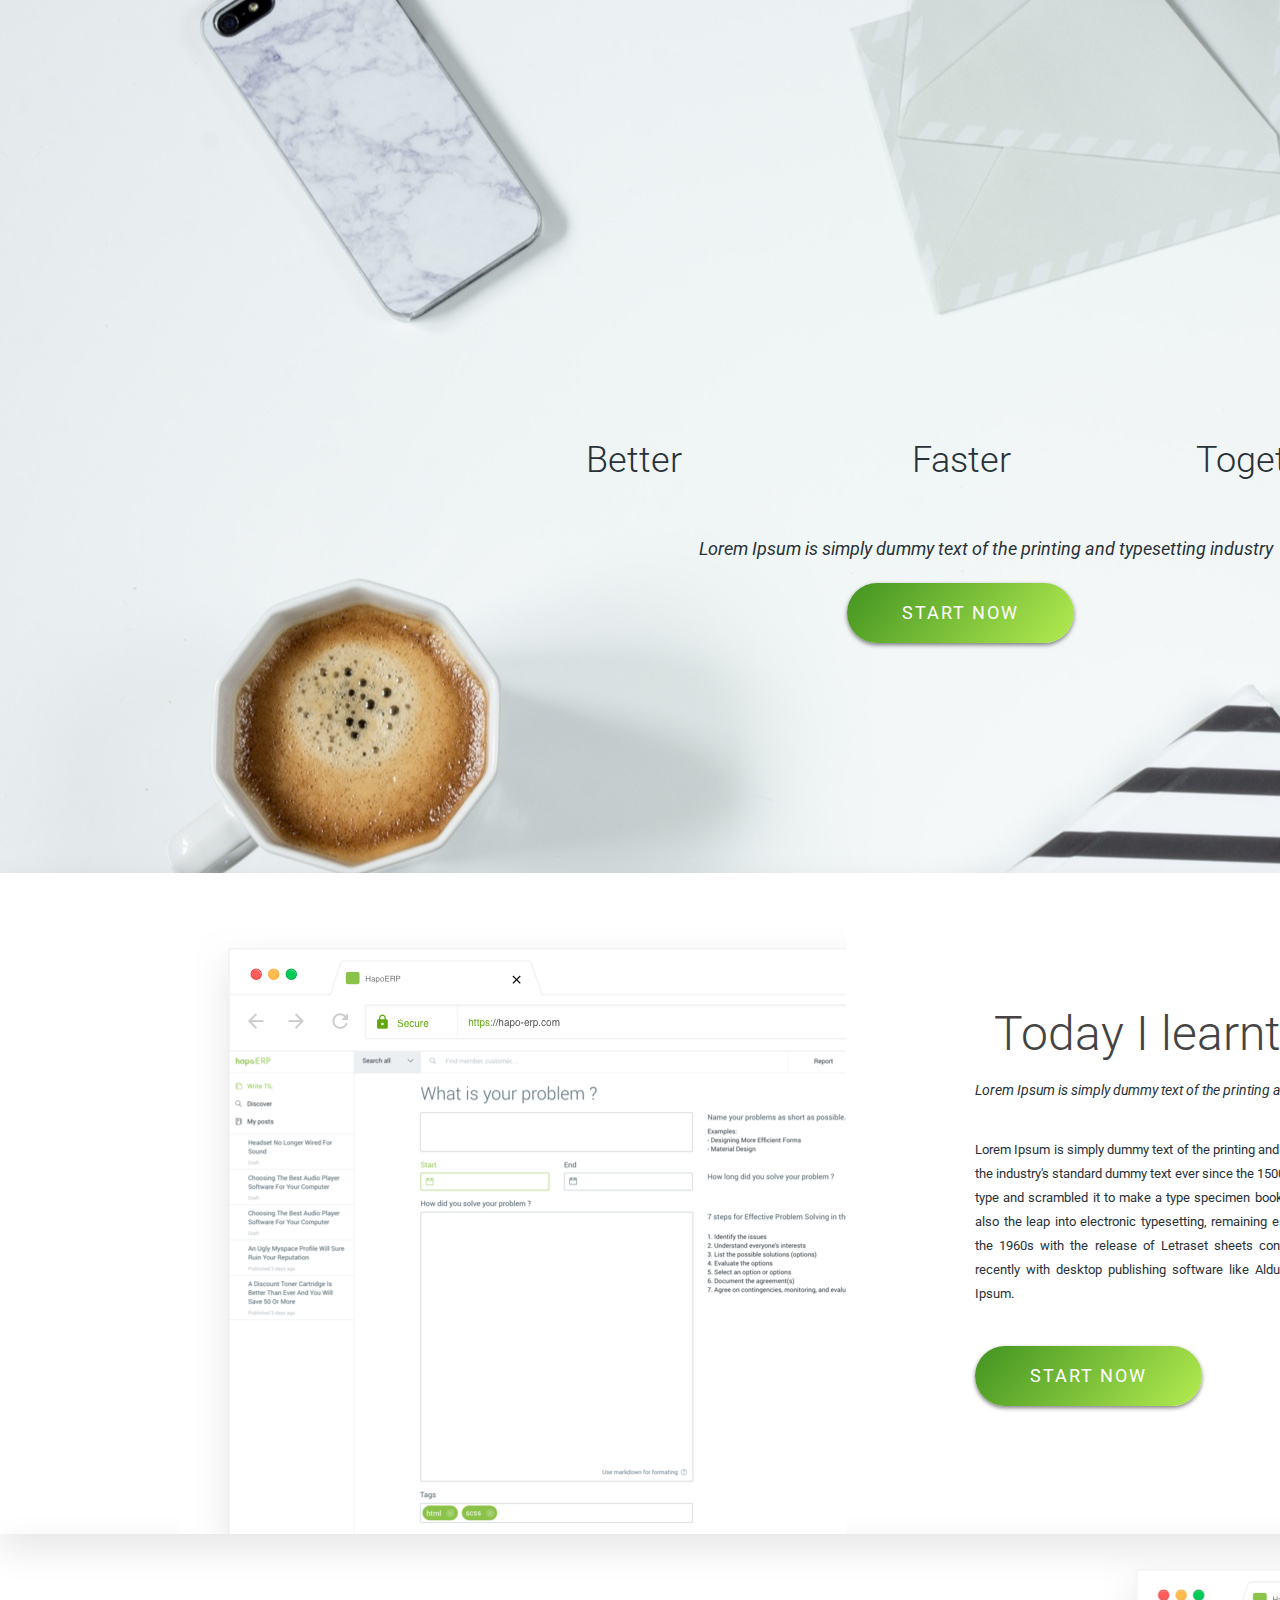
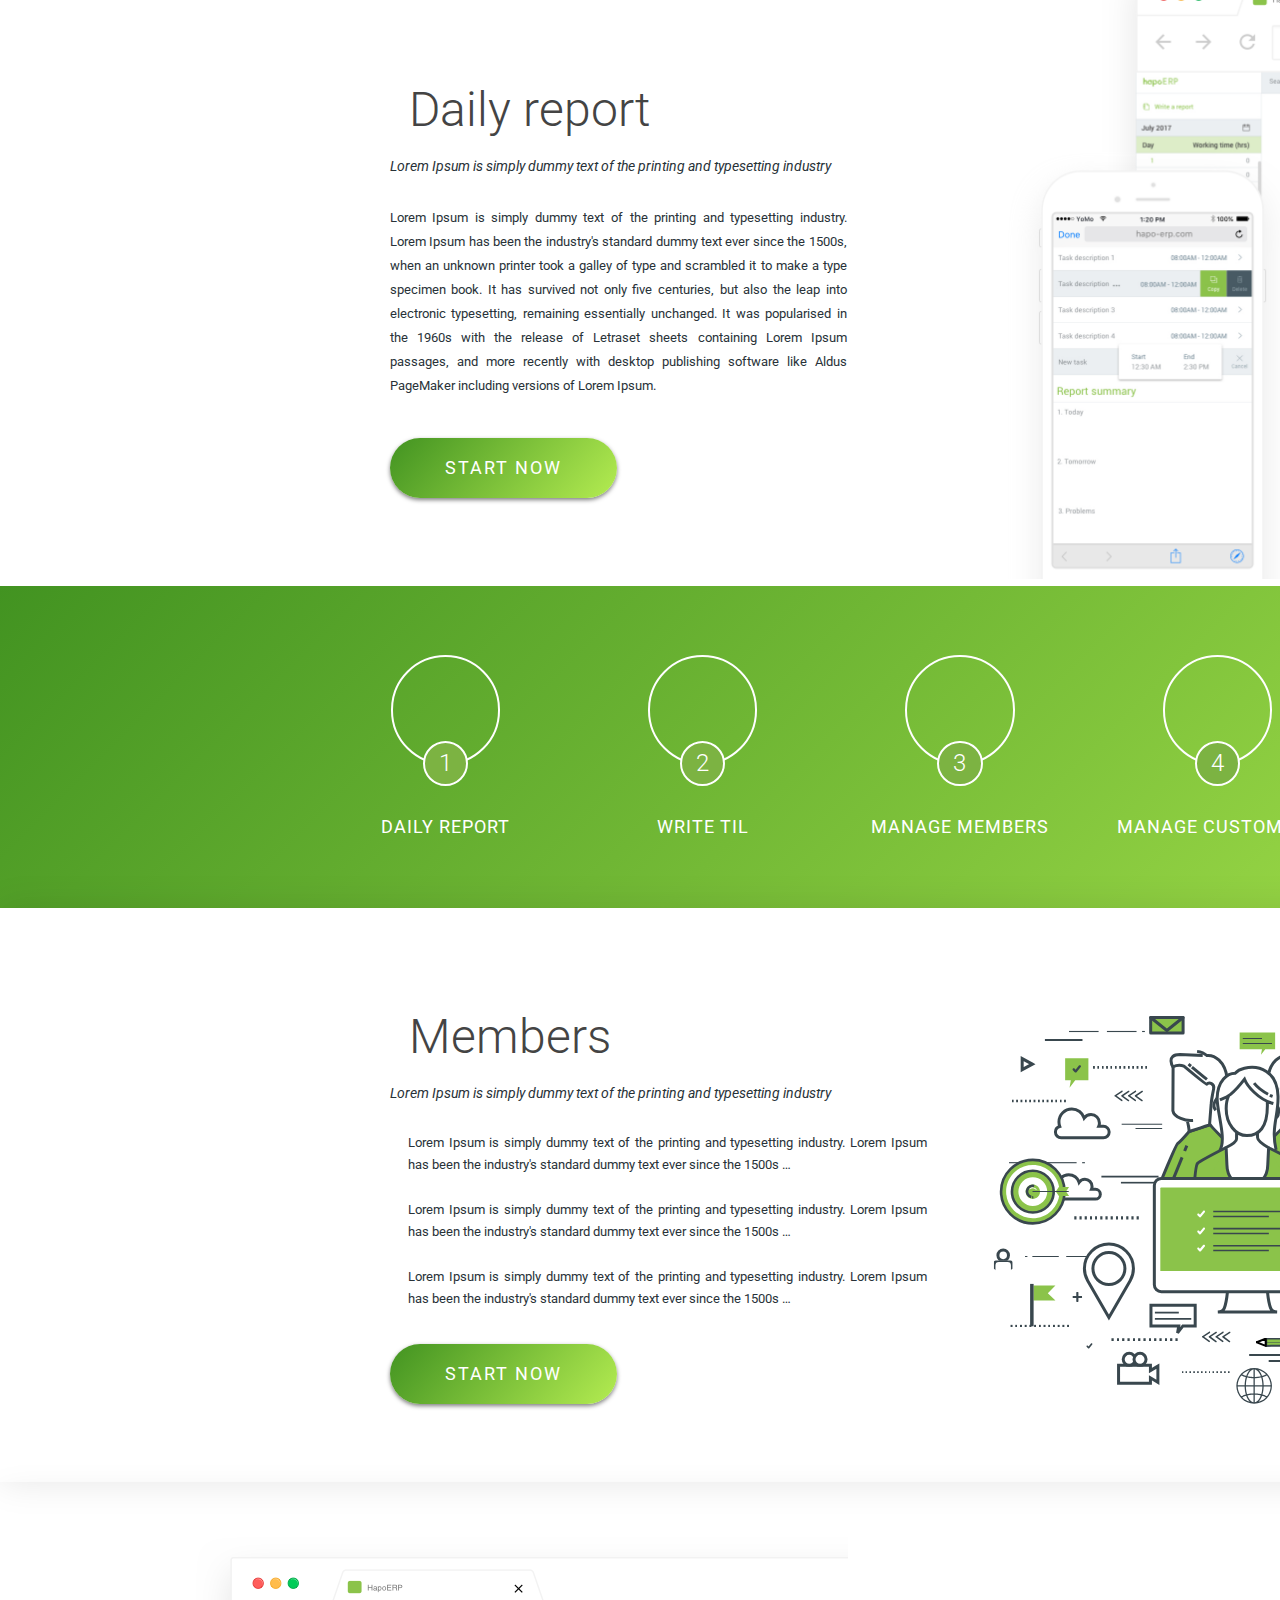
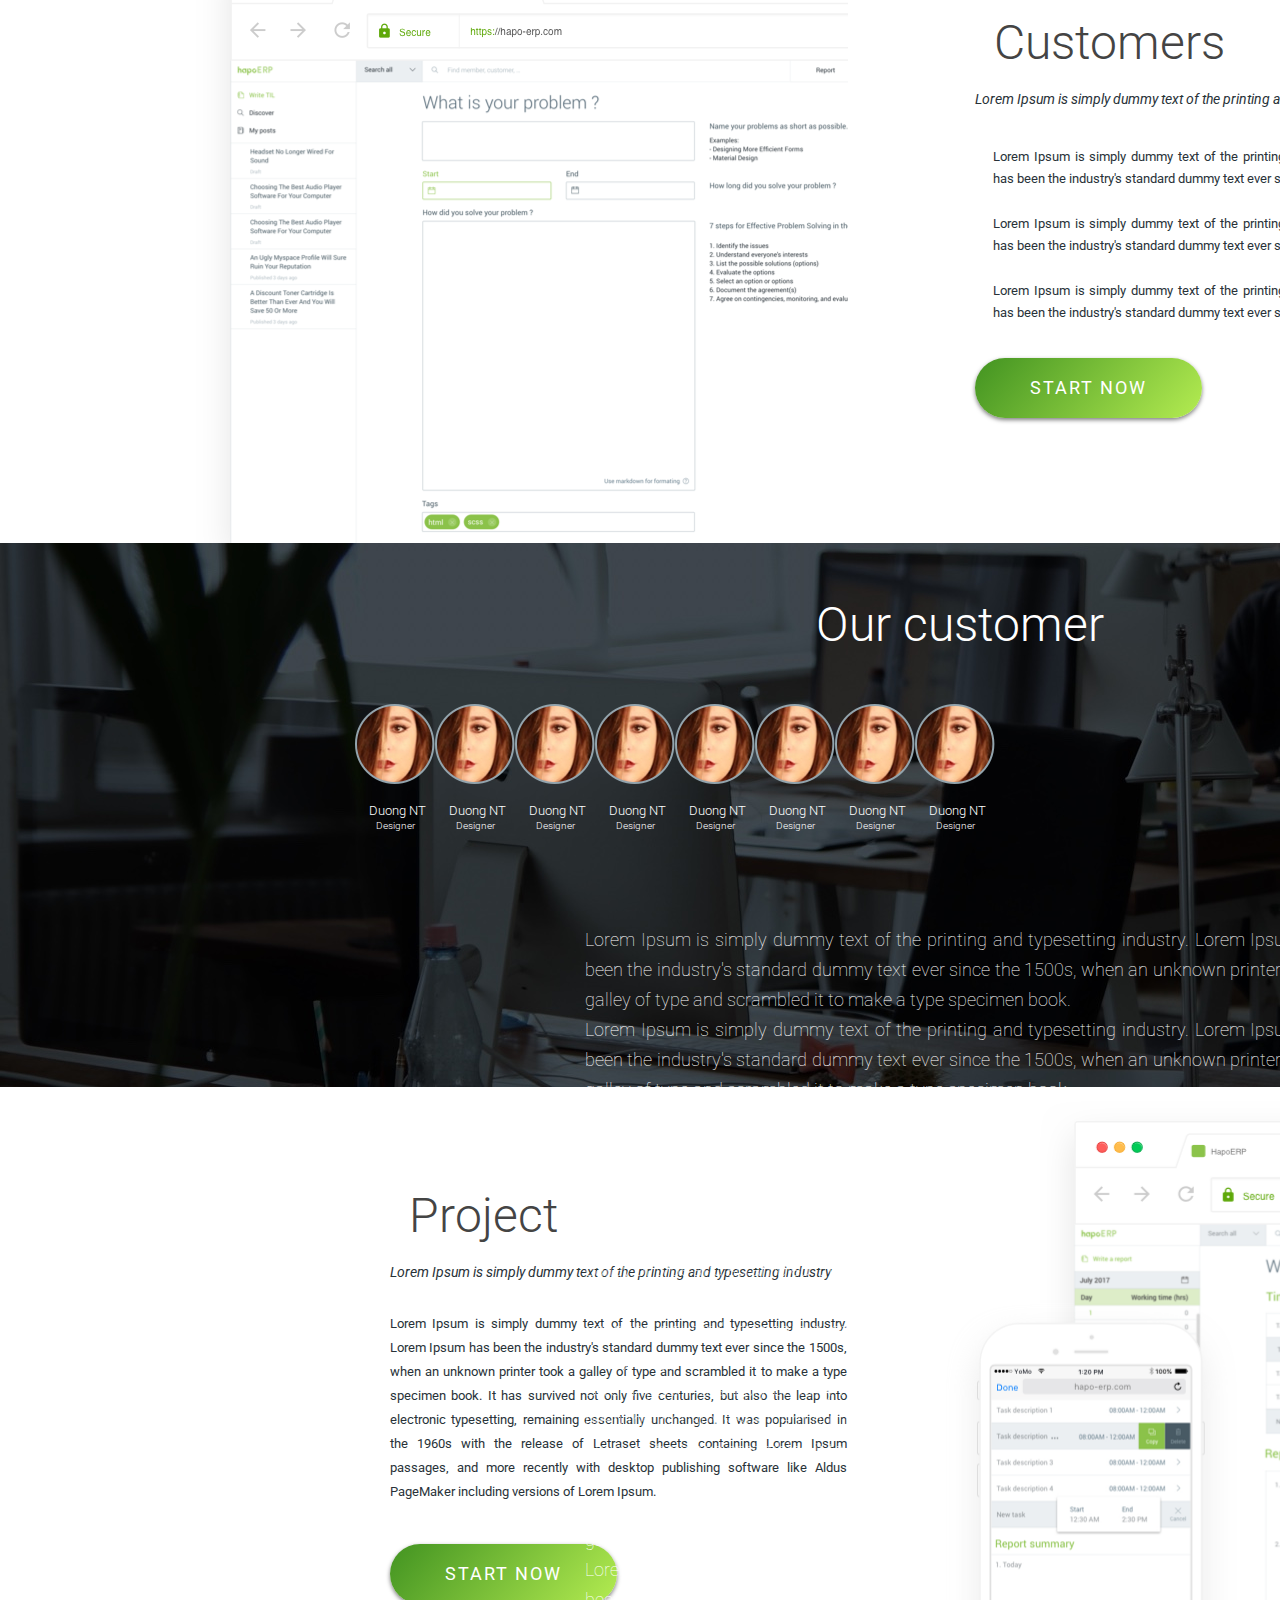
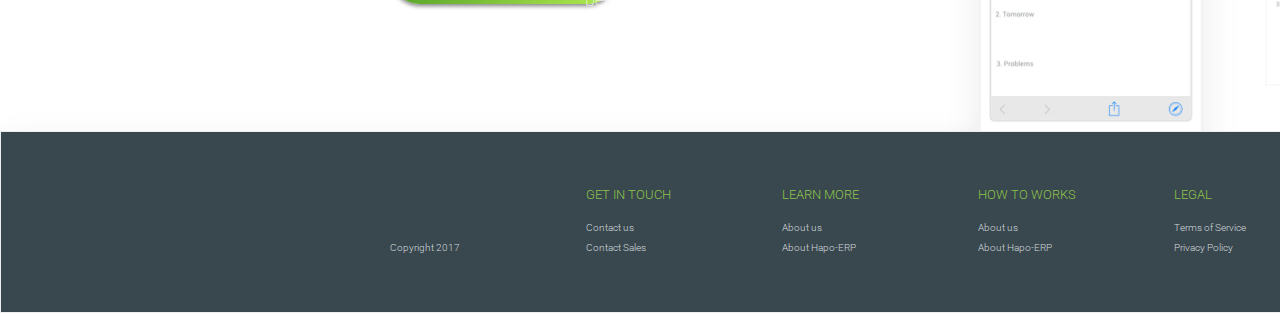
==== commit b04144f7: "Add slider" ====
--- a/index.html
+++ b/index.html
@@ -5,6 +5,8 @@
     <meta charset="UTF-8">
     <meta http-equiv="X-UA-Compatible" content="ie=edge">
     <title>Hapo ERP</title>
+    <link rel="stylesheet" href="https://cdnjs.cloudflare.com/ajax/libs/slick-carousel/1.8.1/slick.min.css">
+    <link rel="stylesheet" href="https://cdnjs.cloudflare.com/ajax/libs/slick-carousel/1.8.1/slick-theme.min.css">
     <link rel="stylesheet" href="font/themify-icons/themify-icons.css">
     <link rel="stylesheet" href="css/style.css">
 </head>
@@ -69,7 +71,7 @@
                 <button class='start-now-button start-now-button-task-pages'>START NOW</button>
             </div>
         </div>
-        <div class="clear"></div>
+
     </div>
 
     <!-- Daily Report Page -->
@@ -99,7 +101,7 @@
                 <img src="images/daily_report_img.png" class="daily-report-img-sizing" alt="" />
             </div>
         </div>
-        <div class="clear"></div>
+
     </div>
 
     <!-- Task List -->
@@ -192,7 +194,7 @@
                         Lorem Ipsum is simply dummy text of the printing and typesetting industry. Lorem Ipsum has been the industry's standard dummy
                         text ever since the 1500s …
                     </div>
-                    <div class="clear"></div>
+
                 </div>
                 <div class="short-para-line-box">
                     <div class="list-bullet-icon">
@@ -202,7 +204,7 @@
                         Lorem Ipsum is simply dummy text of the printing and typesetting industry. Lorem Ipsum has been the industry's standard dummy
                         text ever since the 1500s …
                     </div>
-                    <div class="clear"></div>
+
                 </div>
                 <div class="short-para-line-box">
                     <div class="list-bullet-icon">
@@ -212,7 +214,7 @@
                         Lorem Ipsum is simply dummy text of the printing and typesetting industry. Lorem Ipsum has been the industry's standard dummy
                         text ever since the 1500s …
                     </div>
-                    <div class="clear"></div>
+
                 </div>
                 <button class='start-now-button start-now-button-task-pages start-button-member'>START NOW</button>
             </div>
@@ -248,7 +250,7 @@
                         Lorem Ipsum is simply dummy text of the printing and typesetting industry. Lorem Ipsum has been the industry's standard dummy
                         text ever since the 1500s …
                     </div>
-                    <div class="clear"></div>
+
                 </div>
                 <div class="short-para-line-box">
                     <div class="list-bullet-icon">
@@ -258,7 +260,7 @@
                         Lorem Ipsum is simply dummy text of the printing and typesetting industry. Lorem Ipsum has been the industry's standard dummy
                         text ever since the 1500s …
                     </div>
-                    <div class="clear"></div>
+
                 </div>
                 <div class="short-para-line-box">
                     <div class="list-bullet-icon">
@@ -268,12 +270,12 @@
                         Lorem Ipsum is simply dummy text of the printing and typesetting industry. Lorem Ipsum has been the industry's standard dummy
                         text ever since the 1500s …
                     </div>
-                    <div class="clear"></div>
+
                 </div>
                 <button class='start-now-button start-now-button-task-pages start-button-member'>START NOW</button>
             </div>
         </div>
-        <div class="clear"></div>
+
     </div>
 
     <!-- Our customer -->
@@ -282,72 +284,63 @@
             Our customer
         </div>
         <div class="small-our-customer-box">
-            <div class="mini-our-customer-box">
-                <div class="customer-content">
-                    <img src="images/face-img.png" alt="">
-                    <div class="customer-name">Duong NT</div>
-                    <div class="customer-job">Designer</div>
-                </div>
-            </div>
-            <div class="mini-our-customer-box">
-                <div class="customer-content">
-                    <img src="images/face-img.png" alt="">
-                    <div class="customer-name">Duong NT</div>
-                    <div class="customer-job">Designer</div>
-                </div>
-            </div>
-            <div class="mini-our-customer-box">
-                <div class="customer-content">
-                    <img src="images/face-img.png" alt="">
-                    <div class="customer-name">Duong NT</div>
-                    <div class="customer-job">Designer</div>
-                </div>
-            </div>
-            <div class="mini-our-customer-box">
-                <div class="customer-content">
-                    <img src="images/face-img.png" alt="">
-                    <div class="customer-name">Duong NT</div>
-                    <div class="customer-job">Designer</div>
-                </div>
-            </div>
-            <div class="mini-our-customer-box">
-                <div class="customer-content">
-                    <img src="images/face-img.png" alt="">
-                    <div class="customer-name">Duong NT</div>
-                    <div class="customer-job">Designer</div>
-                </div>
-            </div>
-            <div class="mini-our-customer-box">
-                <div class="customer-content">
-                    <img src="images/face-img.png" alt="">
-                    <div class="customer-name">Duong NT</div>
-                    <div class="customer-job">Designer</div>
-                </div>
-            </div>
-            <div class="mini-our-customer-box">
-                <div class="customer-content">
-                    <img src="images/face-img.png" alt="">
-                    <div class="customer-name">Duong NT</div>
-                    <div class="customer-job">Designer</div>
-                </div>
-            </div>
-            <div class="mini-our-customer-box">
-                <div class="customer-content">
-                    <img src="images/face-img.png" alt="">
-                    <div class="customer-name">Duong NT</div>
-                    <div class="customer-job">Designer</div>
-                </div>
-            </div>
-        </div>
-        <div class="dot-main-rectangle">
-            <div class="dot-small-rectangle">
-                <div class="oval-dot oval-dot-special"></div>
-            </div>
-            <div class="dot-small-rectangle">
-                <div class="oval-dot"></div>
-            </div>
-            <div class="dot-small-rectangle">
-                <div class="oval-dot"></div>
+            <div class="our-customer-slider">
+                <div class="mini-our-customer-box">
+                    <div class="customer-content">
+                        <img src="images/face-img.png" alt="">
+                        <div class="customer-name">Duong NT</div>
+                        <div class="customer-job">Designer</div>
+                    </div>
+                </div>
+                <div class="mini-our-customer-box">
+                    <div class="customer-content">
+                        <img src="images/face-img.png" alt="">
+                        <div class="customer-name">Duong NT</div>
+                        <div class="customer-job">Designer</div>
+                    </div>
+                </div>
+                <div class="mini-our-customer-box">
+                    <div class="customer-content">
+                        <img src="images/face-img.png" alt="">
+                        <div class="customer-name">Duong NT</div>
+                        <div class="customer-job">Designer</div>
+                    </div>
+                </div>
+                <div class="mini-our-customer-box">
+                    <div class="customer-content">
+                        <img src="images/face-img.png" alt="">
+                        <div class="customer-name">Duong NT</div>
+                        <div class="customer-job">Designer</div>
+                    </div>
+                </div>
+                <div class="mini-our-customer-box">
+                    <div class="customer-content">
+                        <img src="images/face-img.png" alt="">
+                        <div class="customer-name">Duong NT</div>
+                        <div class="customer-job">Designer</div>
+                    </div>
+                </div>
+                <div class="mini-our-customer-box">
+                    <div class="customer-content">
+                        <img src="images/face-img.png" alt="">
+                        <div class="customer-name">Duong NT</div>
+                        <div class="customer-job">Designer</div>
+                    </div>
+                </div>
+                <div class="mini-our-customer-box">
+                    <div class="customer-content">
+                        <img src="images/face-img.png" alt="">
+                        <div class="customer-name">Duong NT</div>
+                        <div class="customer-job">Designer</div>
+                    </div>
+                </div>
+                <div class="mini-our-customer-box">
+                    <div class="customer-content">
+                        <img src="images/face-img.png" alt="">
+                        <div class="customer-name">Duong NT</div>
+                        <div class="customer-job">Designer</div>
+                    </div>
+                </div>
             </div>
         </div>
 
@@ -355,9 +348,48 @@
             <div class="open-quote-icon">
                 <span class="ti-quote-left"></span>
             </div>
-            Lorem Ipsum is simply dummy text of the printing and typesetting industry. Lorem Ipsum has been the industry's standard dummy
-            text ever since the 1500s, when an unknown printer took a galley of type and scrambled it to make a type specimen
-            book.
+            <div class="comment-slider">
+                <p>
+                    Lorem Ipsum is simply dummy text of the printing and typesetting industry. Lorem Ipsum has been the industry's standard dummy
+                    text ever since the 1500s, when an unknown printer took a galley of type and scrambled it to make a type
+                    specimen book.
+                </p>
+                <p>
+                    Lorem Ipsum is simply dummy text of the printing and typesetting industry. Lorem Ipsum has been the industry's standard dummy
+                    text ever since the 1500s, when an unknown printer took a galley of type and scrambled it to make a type
+                    specimen book.
+                </p>
+                <p>
+                    Lorem Ipsum is simply dummy text of the printing and typesetting industry. Lorem Ipsum has been the industry's standard dummy
+                    text ever since the 1500s, when an unknown printer took a galley of type and scrambled it to make a type
+                    specimen book.
+                </p>
+                <p>
+                    Lorem Ipsum is simply dummy text of the printing and typesetting industry. Lorem Ipsum has been the industry's standard dummy
+                    text ever since the 1500s, when an unknown printer took a galley of type and scrambled it to make a type
+                    specimen book.
+                </p>
+                <p>
+                    Lorem Ipsum is simply dummy text of the printing and typesetting industry. Lorem Ipsum has been the industry's standard dummy
+                    text ever since the 1500s, when an unknown printer took a galley of type and scrambled it to make a type
+                    specimen book.
+                </p>
+                <p>
+                    Lorem Ipsum is simply dummy text of the printing and typesetting industry. Lorem Ipsum has been the industry's standard dummy
+                    text ever since the 1500s, when an unknown printer took a galley of type and scrambled it to make a type
+                    specimen book.
+                </p>
+                <p>
+                    Lorem Ipsum is simply dummy text of the printing and typesetting industry. Lorem Ipsum has been the industry's standard dummy
+                    text ever since the 1500s, when an unknown printer took a galley of type and scrambled it to make a type
+                    specimen book.
+                </p>
+                <p>
+                    Lorem Ipsum is simply dummy text of the printing and typesetting industry. Lorem Ipsum has been the industry's standard dummy
+                    text ever since the 1500s, when an unknown printer took a galley of type and scrambled it to make a type
+                    specimen book.
+                </p>
+            </div>
             <div class="close-quote-icon">
                 <span class="ti-quote-right"></span>
             </div>
@@ -391,7 +423,7 @@
                 <img src="images/project-img.png" class="project-img-sizing" alt="" />
             </div>
         </div>
-        <div class="clear"></div>
+
     </div>
 
     <!-- Footer -->
@@ -441,20 +473,76 @@
         </div>
         <div class="footer-icon-rectangle">
             <div class="footer-icon-box">
-                <a href=""><span class="ti-facebook"></span></a>
+                <a href="">
+                    <span class="ti-facebook"></span>
+                </a>
             </div>
             <div class="footer-icon-box">
-                <a href=""><span class="ti-twitter-alt"></span></a>
+                <a href="">
+                    <span class="ti-twitter-alt"></span>
+                </a>
             </div>
             <div class="footer-icon-box">
-                <a href=""><span class="ti-youtube"></span></a>
+                <a href="">
+                    <span class="ti-youtube"></span>
+                </a>
             </div>
             <div class="footer-icon-box">
-                <a href=""><span class="ti-linkedin"></span></a>
-            </div>
-        </div>
-    </div>
-
+                <a href="">
+                    <span class="ti-linkedin"></span>
+                </a>
+            </div>
+        </div>
+    </div>
+
+    <script src="http://code.jquery.com/jquery-1.11.0.min.js"></script>
+    <script src="http://code.jquery.com/jquery-migrate-1.2.1.min.js"></script>
+    <script src="https://cdnjs.cloudflare.com/ajax/libs/slick-carousel/1.8.1/slick.min.js"></script>
+    <script>
+        $('.our-customer-slider').slick({
+            arrows: false,
+            dots: true,
+            infinite: true,
+            speed: 500,
+            slidesToShow: 5,
+            slidesToScroll: 1,
+            asNavFor: '.comment-slider',
+            focusOnSelect: true,
+            centerMode: true,
+            responsive: [{
+                    breakpoint: 1024,
+                    settings: {
+                        slidesToShow: 3,
+                        slidesToScroll: 3,
+                        infinite: true,
+                        dots: true
+                    }
+                },
+                {
+                    breakpoint: 600,
+                    settings: {
+                        slidesToShow: 2,
+                        slidesToScroll: 2
+                    }
+                },
+                {
+                    breakpoint: 480,
+                    settings: {
+                        slidesToShow: 1,
+                        slidesToScroll: 1
+                    }
+                }
+            ]
+        });
+
+        $('.comment-slider').slick({
+            slidesToShow: 1,
+            slidesToScroll: 1,
+            arrows: false,
+            infinite: true,
+            asNavFor: '.our-customer-slider'
+        });
+    </script>
 </body>
 
 </html>--- a/css/style.css
+++ b/css/style.css
@@ -435,7 +435,7 @@
   line-height: 30px;
   text-align: justify;
   margin: auto;
-  margin-top: 51.5px;
+  margin-top: 90.5px;
 }
 
 .close-quote-icon {
@@ -461,23 +461,26 @@
 }
 
 .small-our-customer-box {
-  height: 80px;
-  width: 1300px;
-  margin-top: 48px;
-  margin-left: 320px;
+  height: 150px;
+  width: 1200px;
+  margin-top: 28px;
+  margin-left: 355px;
 }
 
 .mini-our-customer-box {
   float: left;
-  height: 80px;
-  width: 150px;
+  padding-top: 20px;
+}
+
+.mini-our-customer-box:focus {
+  outline: none;
 }
 
 .customer-content {
   border-radius: 50%;
-  margin-left: 78px;
+  margin: auto;
+  height: 150px;
   width: 80px;
-  height: 80px;
   -moz-transition: all 0.3s;
   -webkit-transition: all 0.3s;
   transition: all 0.3s;
@@ -644,4 +647,17 @@
 .customer-img {
   position: relative;
   margin-left: 19%;
-}+}
+
+.slick-dots li {
+  height: 11px;
+  width: 11px;
+  box-sizing: border-box;
+  border: 1px solid #979797;
+  border-radius: 50%;
+  margin: 0 11px;
+}
+
+.slick-dots .slick-active {
+  background-color: #D8D8D8;
+}
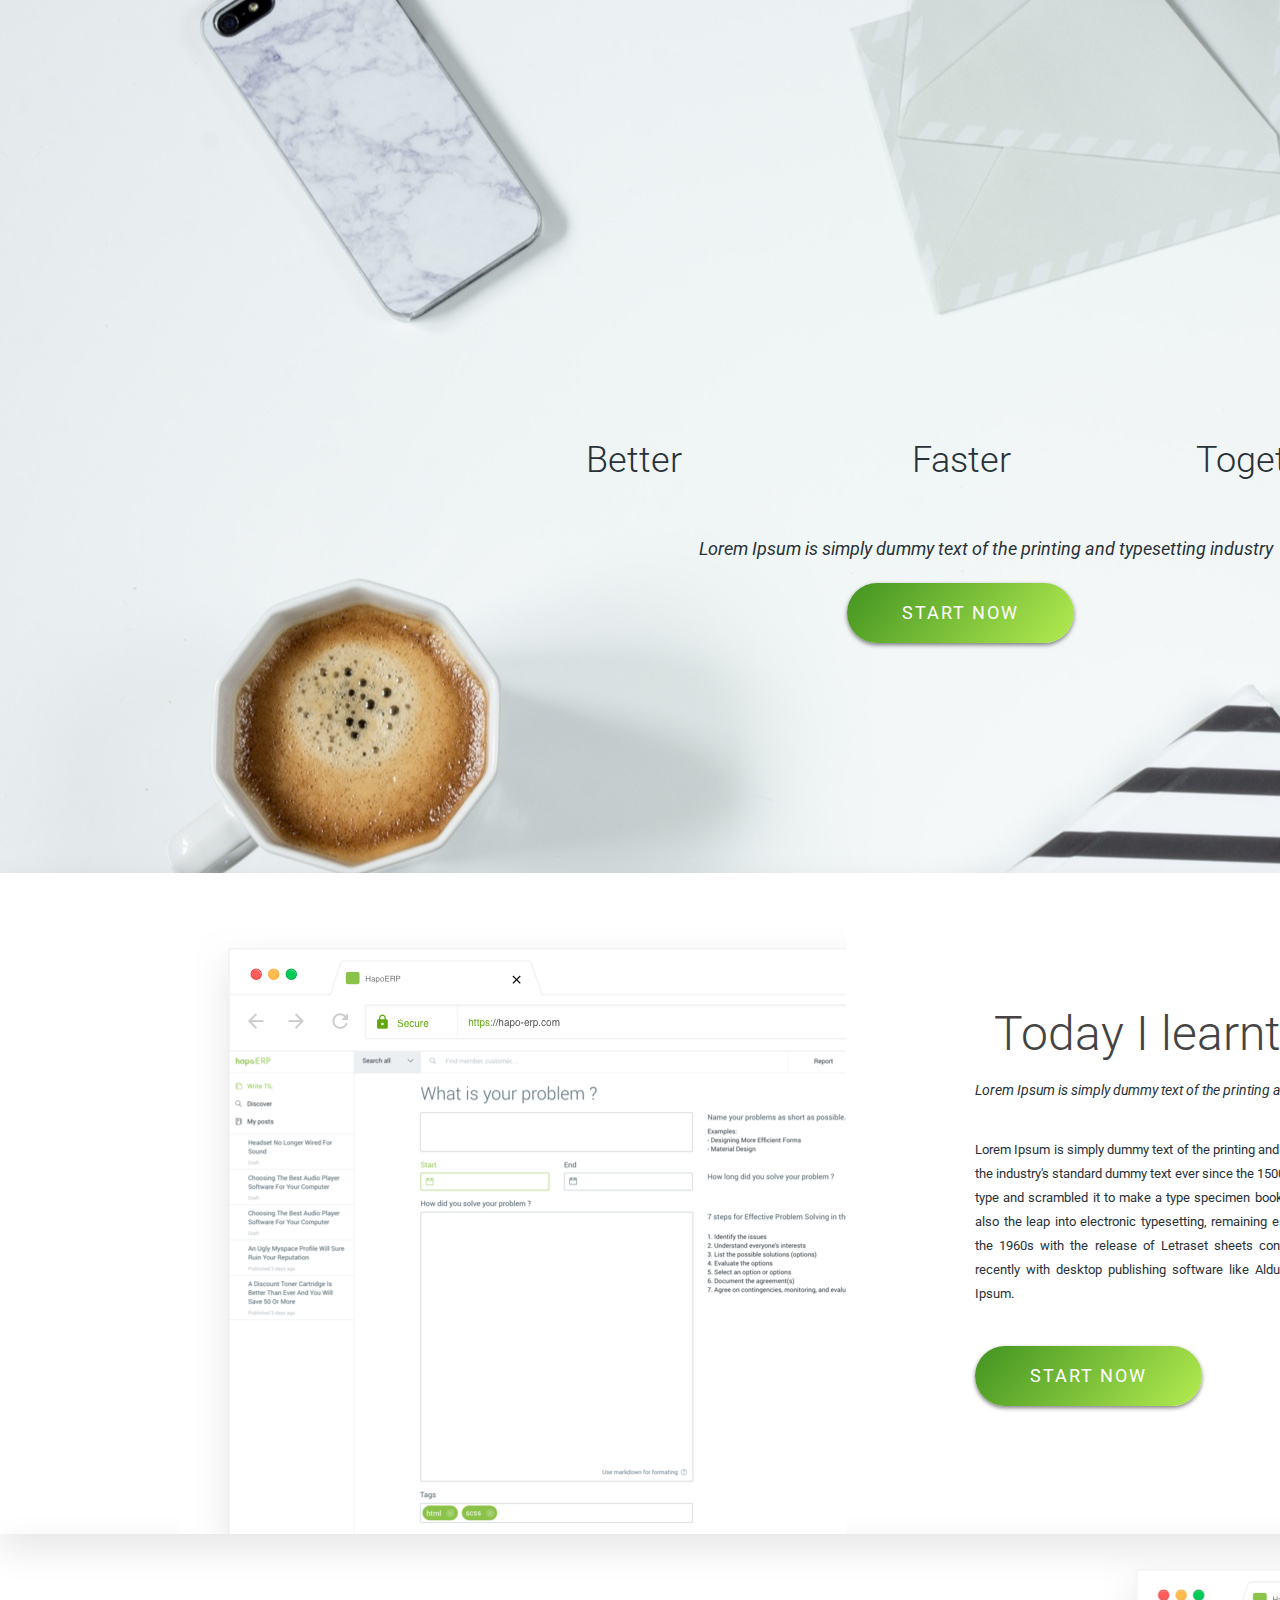
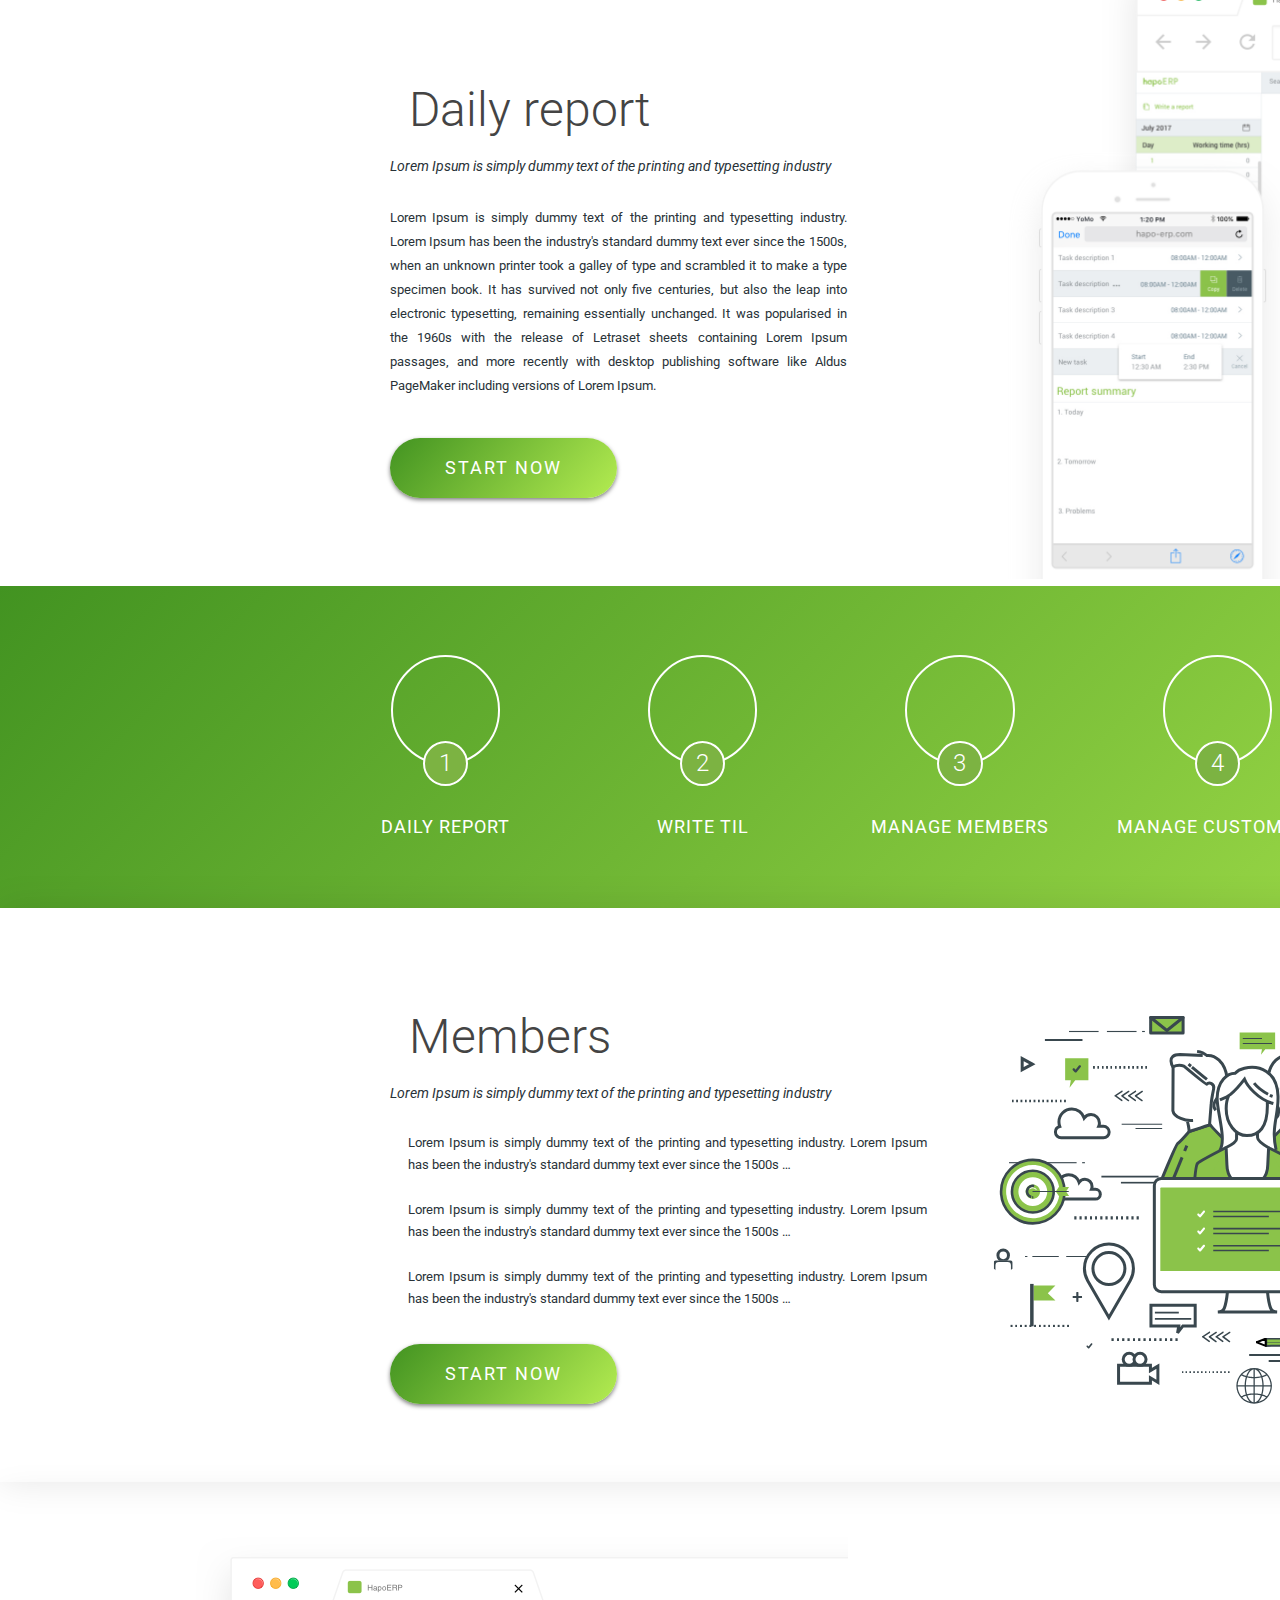
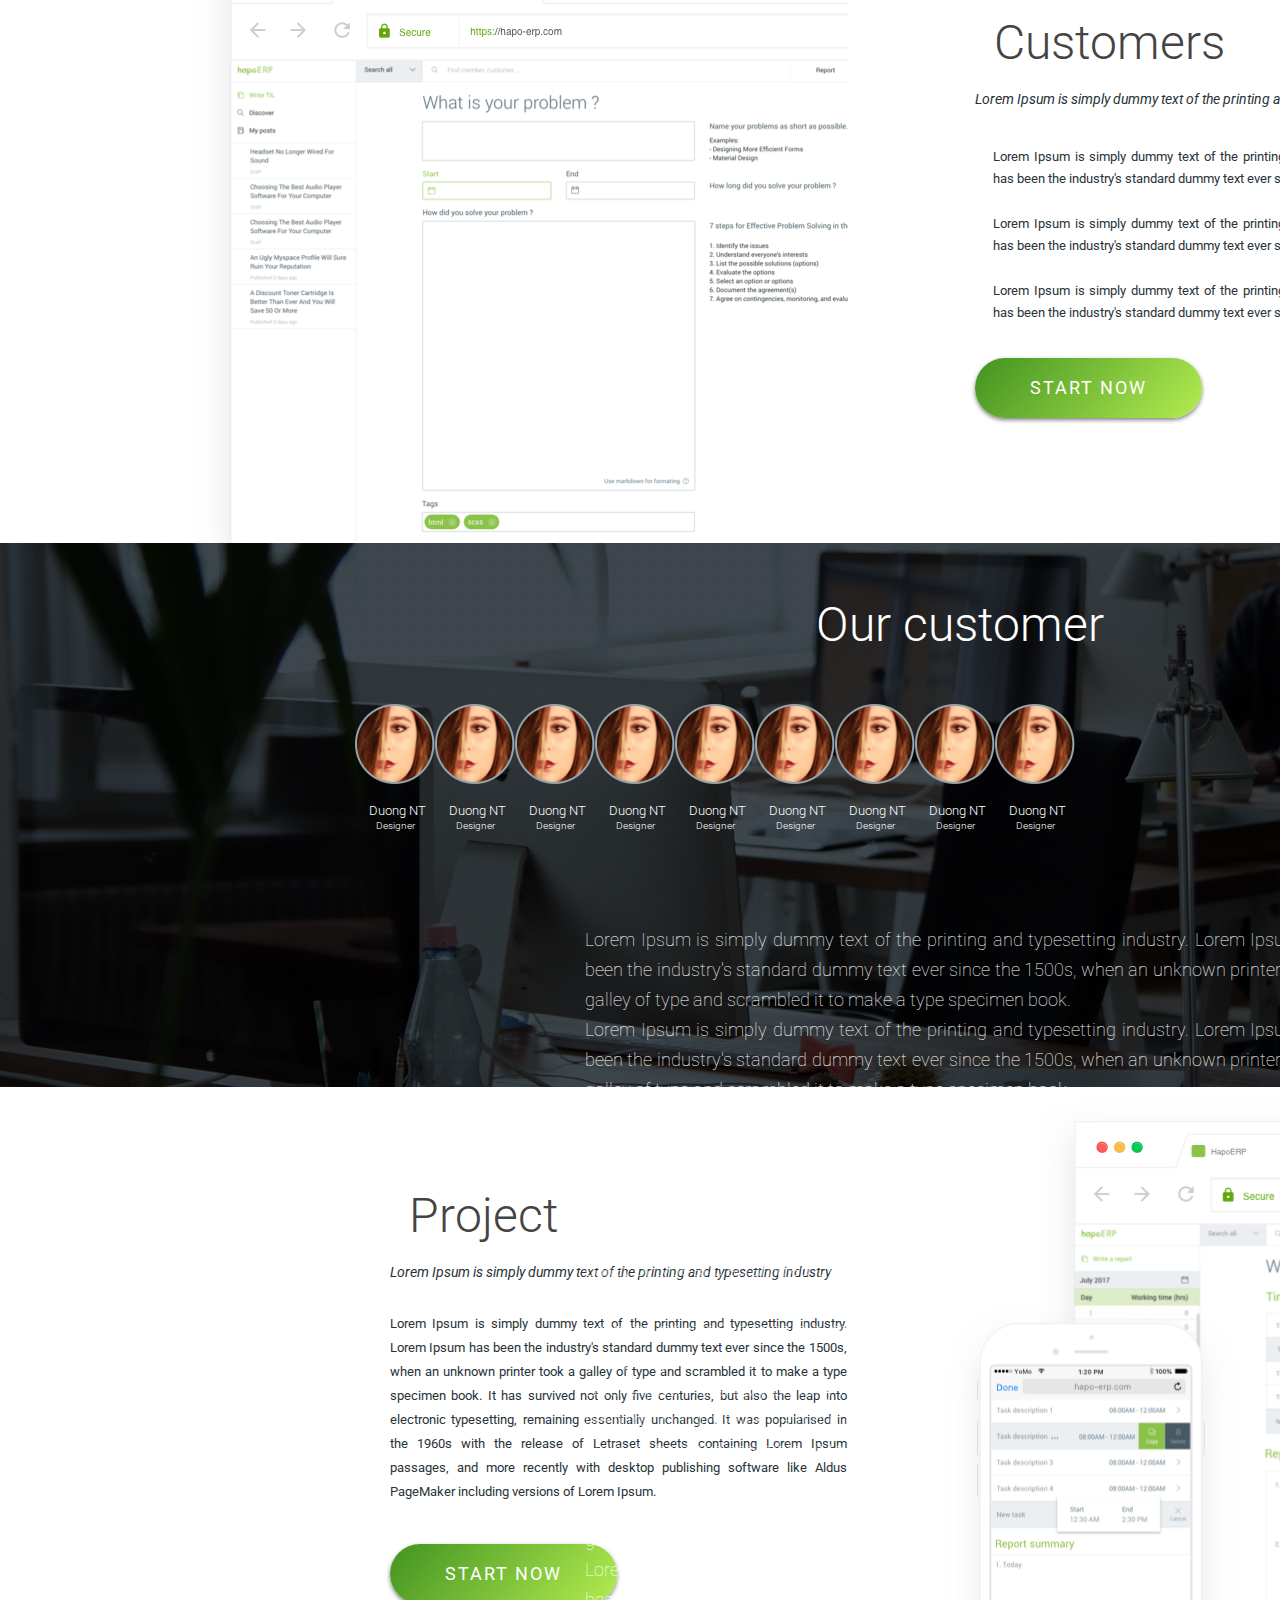
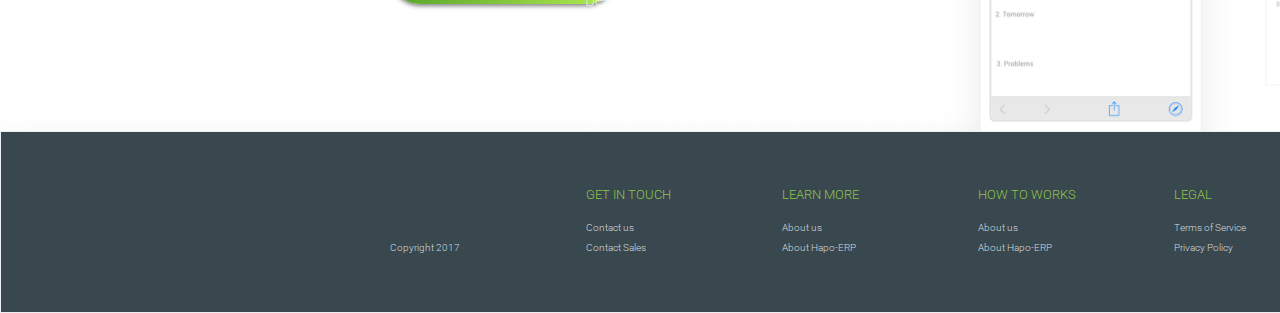
==== commit 57e19782: "[Finish] Fixed Slider 1920" ====
--- a/index.html
+++ b/index.html
@@ -341,6 +341,13 @@
                         <div class="customer-job">Designer</div>
                     </div>
                 </div>
+                <div class="mini-our-customer-box">
+                    <div class="customer-content">
+                        <img src="images/face-img.png" alt="">
+                        <div class="customer-name">Duong NT</div>
+                        <div class="customer-job">Designer</div>
+                    </div>
+                </div>
             </div>
         </div>
 
@@ -349,6 +356,11 @@
                 <span class="ti-quote-left"></span>
             </div>
             <div class="comment-slider">
+                <p>
+                    Lorem Ipsum is simply dummy text of the printing and typesetting industry. Lorem Ipsum has been the industry's standard dummy
+                    text ever since the 1500s, when an unknown printer took a galley of type and scrambled it to make a type
+                    specimen book.
+                </p>
                 <p>
                     Lorem Ipsum is simply dummy text of the printing and typesetting industry. Lorem Ipsum has been the industry's standard dummy
                     text ever since the 1500s, when an unknown printer took a galley of type and scrambled it to make a type
@@ -504,11 +516,12 @@
             dots: true,
             infinite: true,
             speed: 500,
-            slidesToShow: 5,
+            slidesToShow: 7,
             slidesToScroll: 1,
             asNavFor: '.comment-slider',
             focusOnSelect: true,
             centerMode: true,
+            centerPadding: '0',
             responsive: [{
                     breakpoint: 1024,
                     settings: {
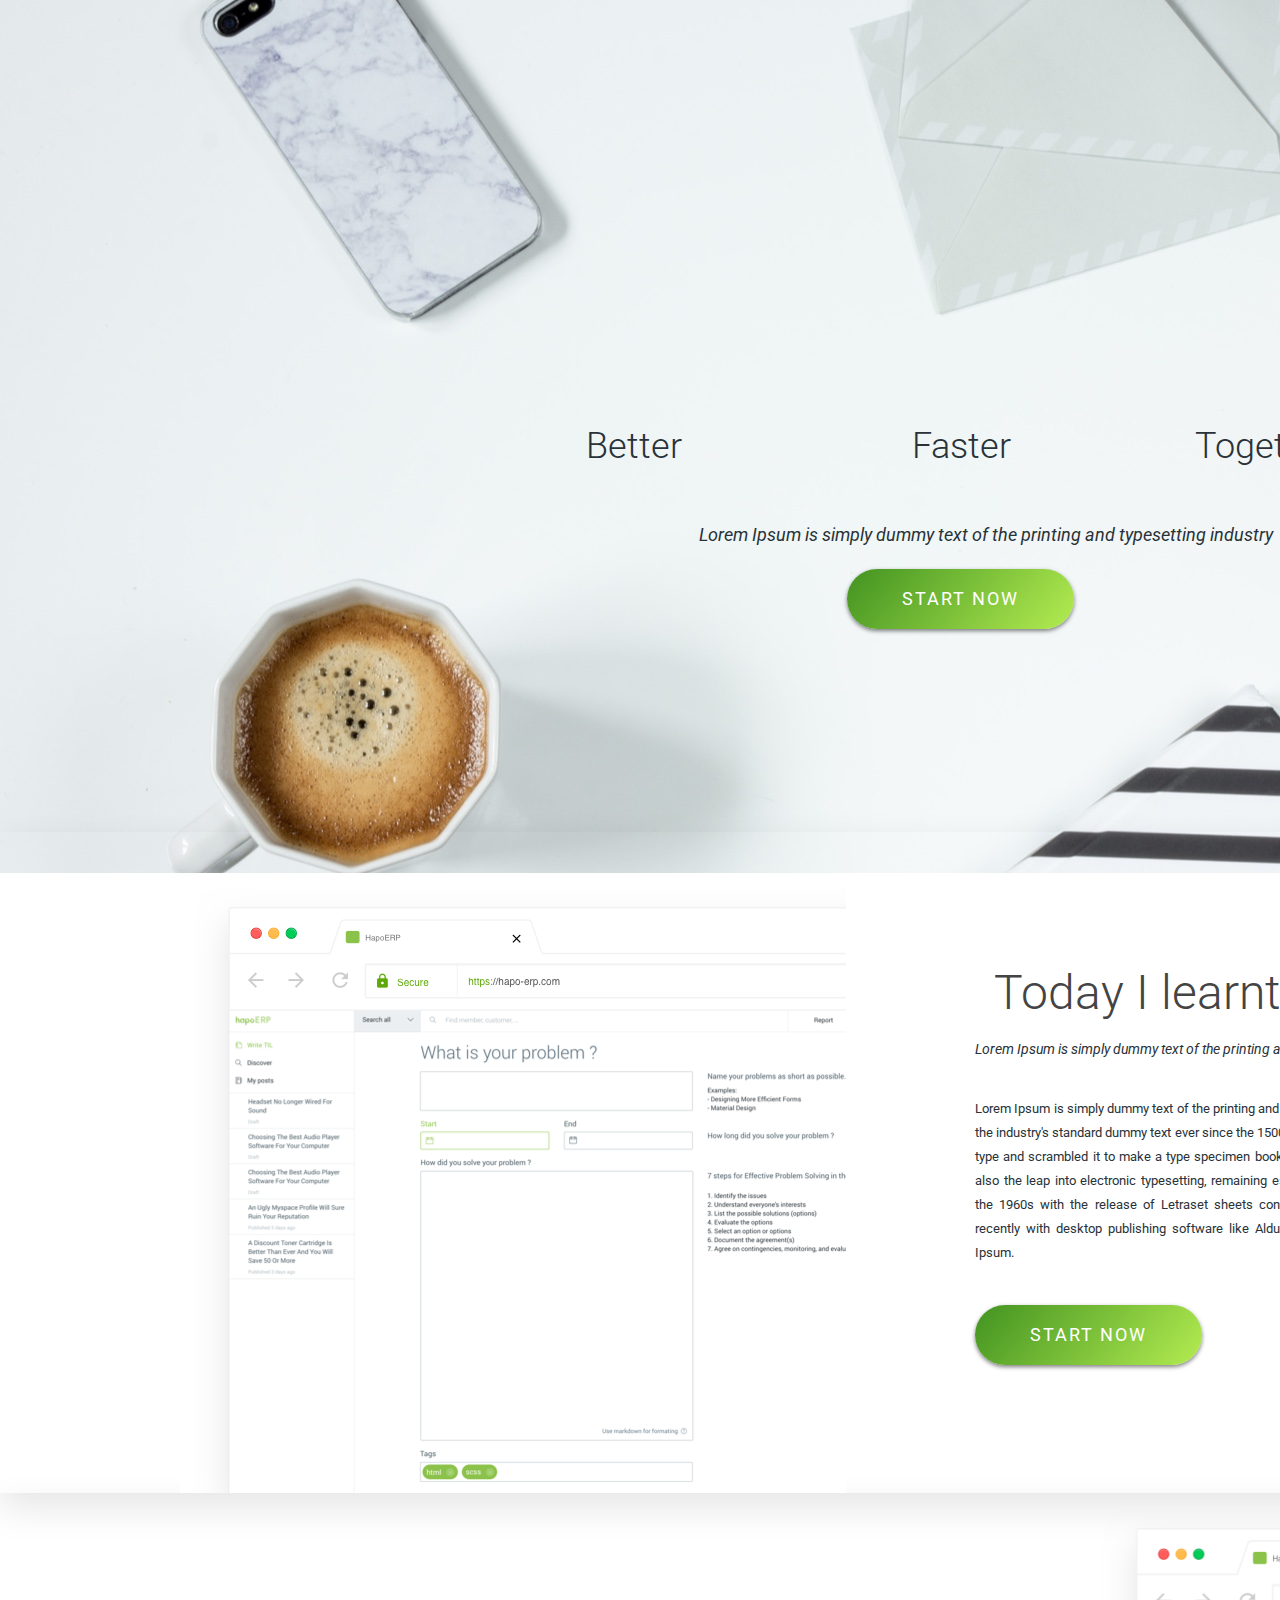
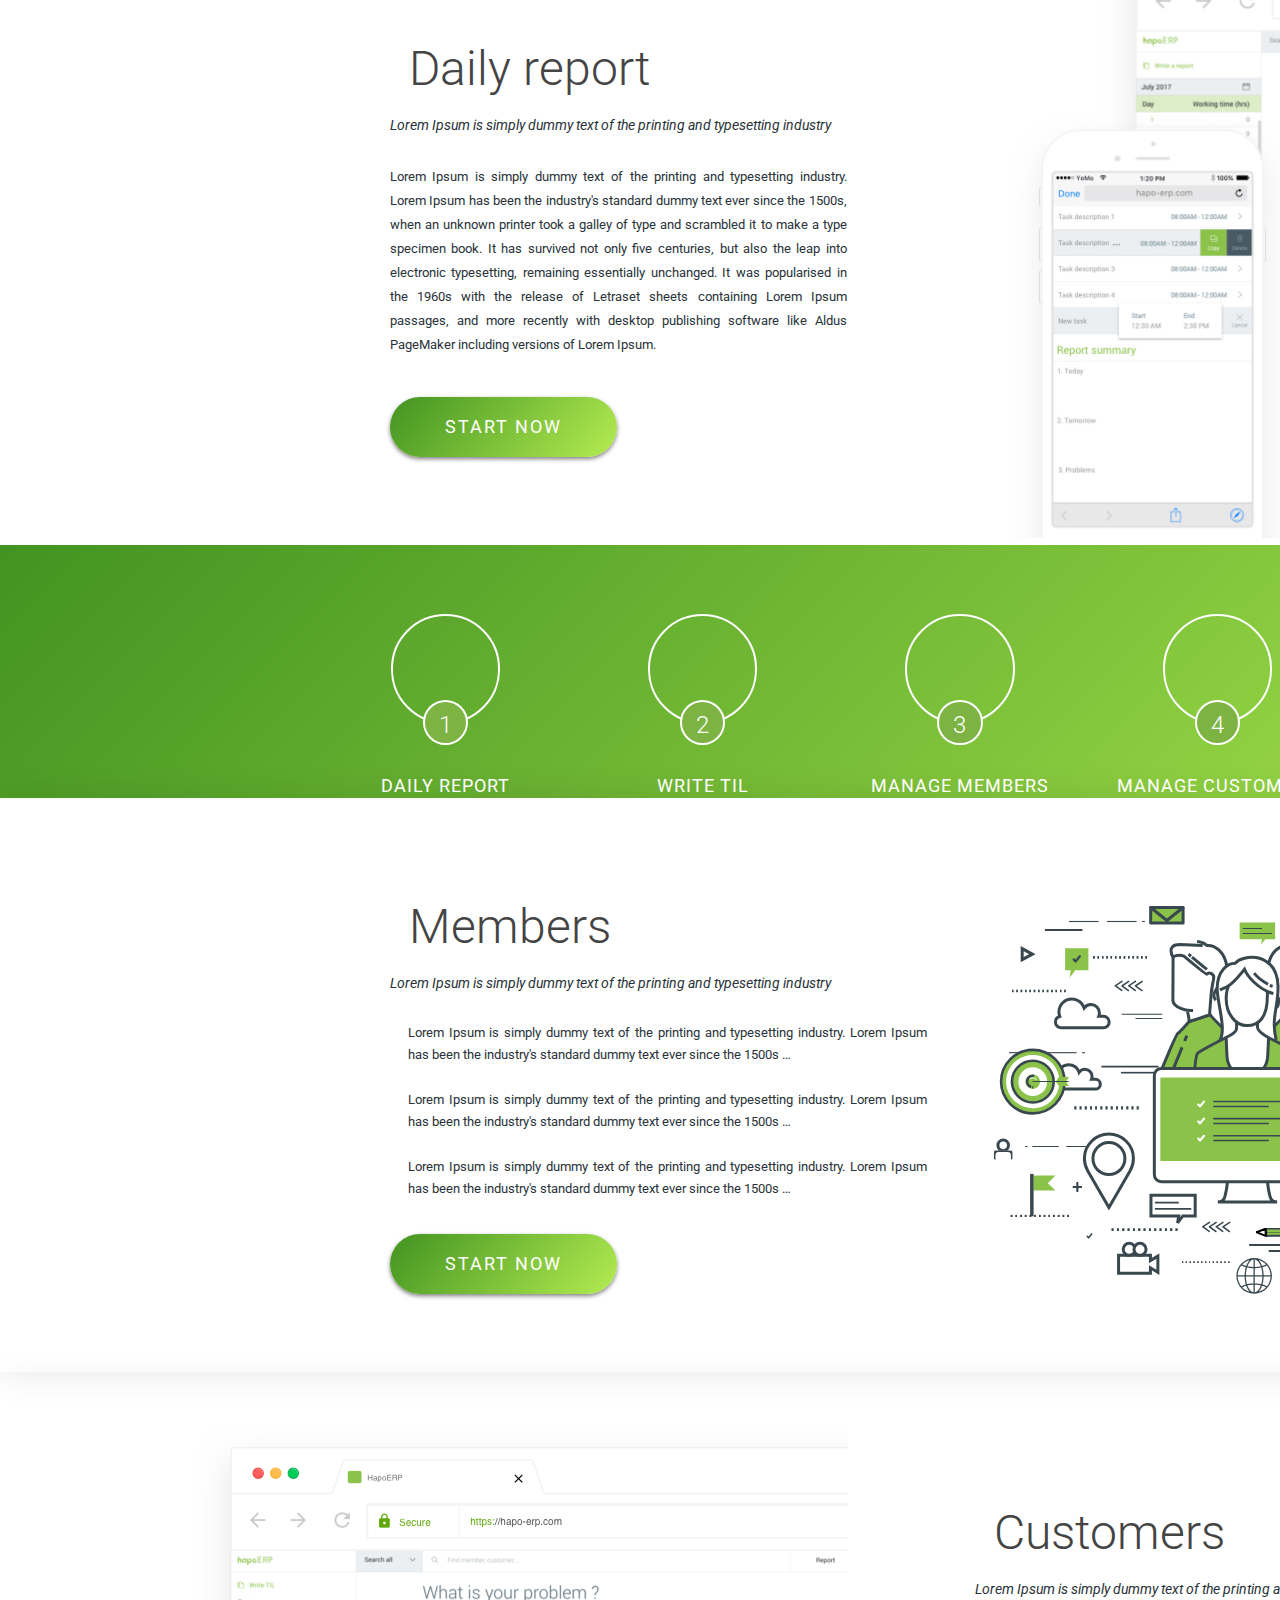
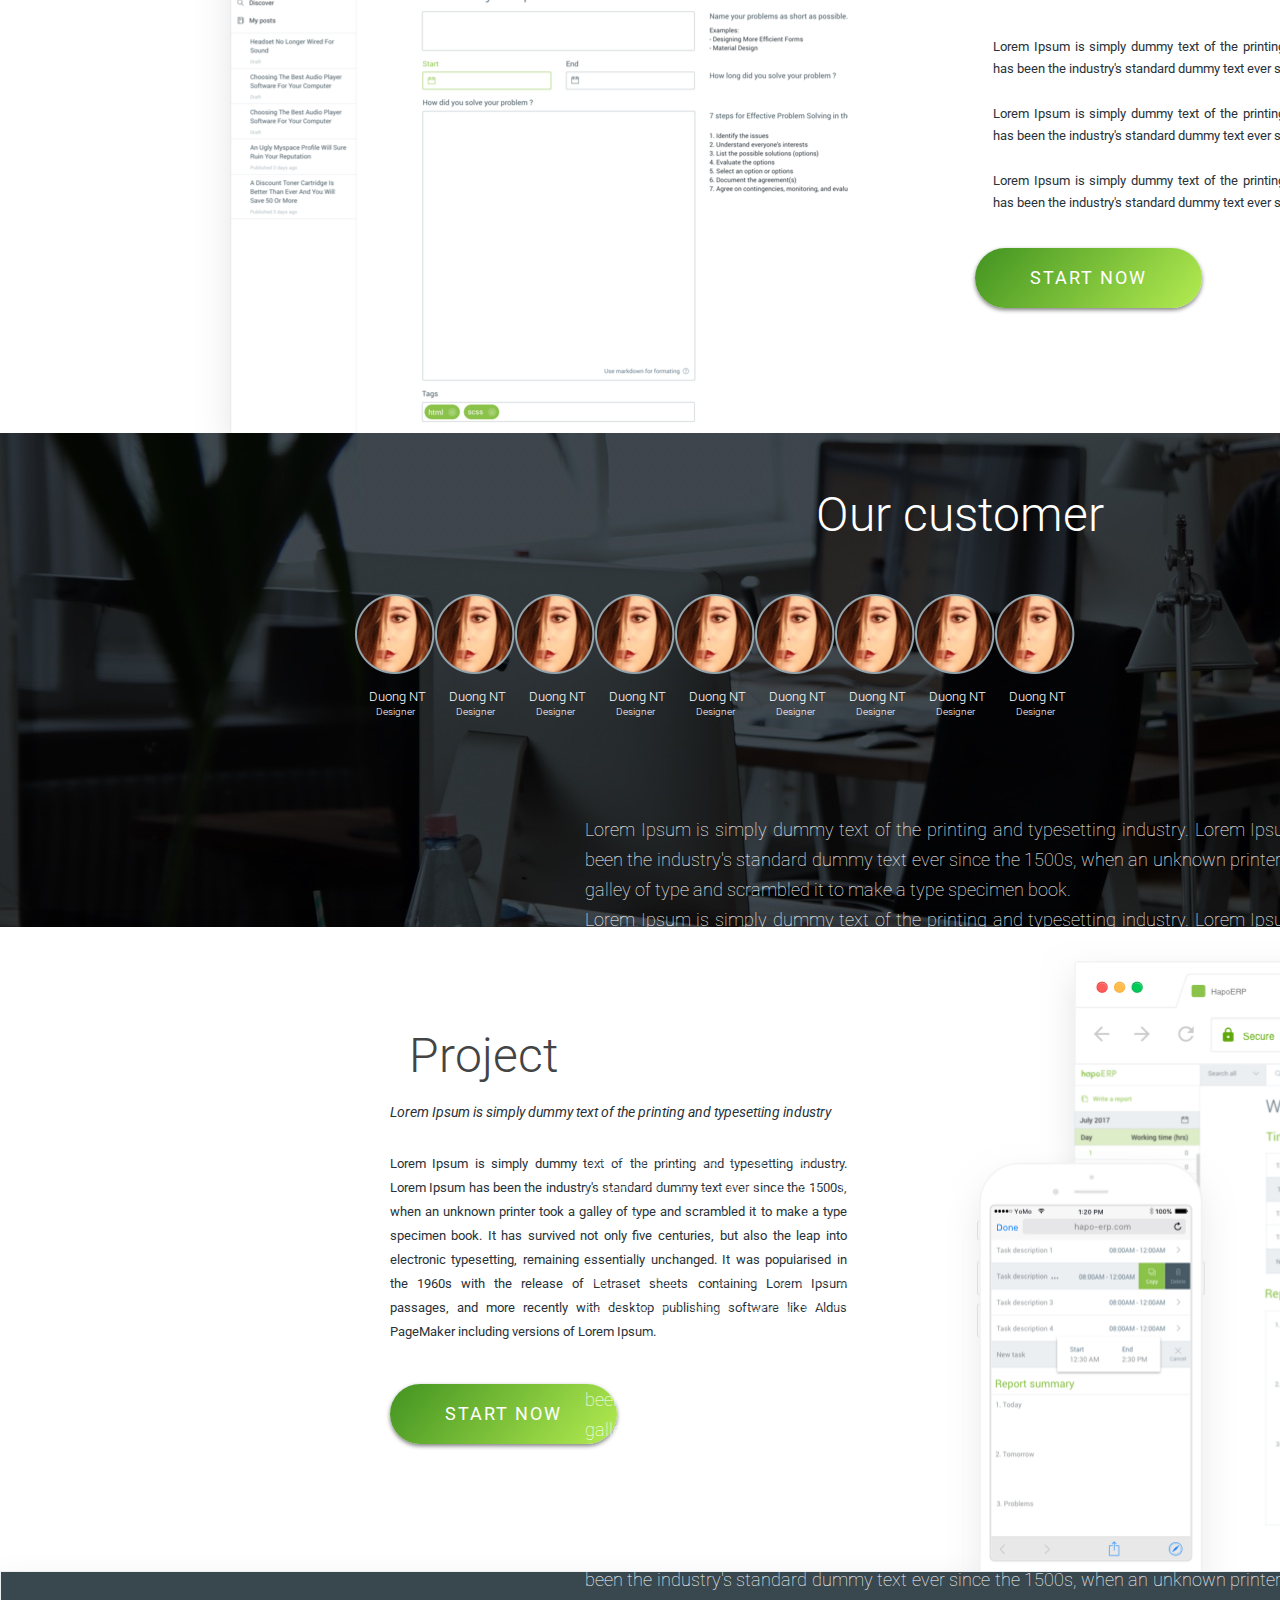
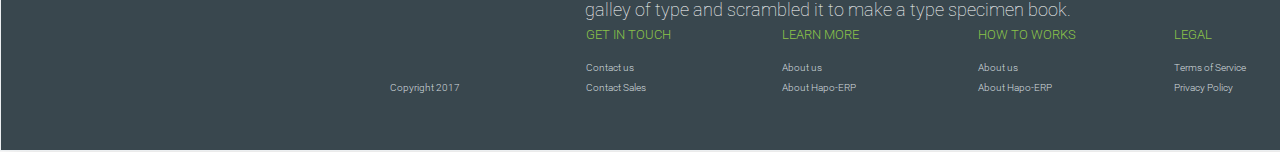
==== commit bca6a520: "Fix error carouser" ====
--- a/index.html
+++ b/index.html
@@ -5,6 +5,7 @@
     <meta charset="UTF-8">
     <meta http-equiv="X-UA-Compatible" content="ie=edge">
     <title>Hapo ERP</title>
+    <link rel="stylesheet" href="https://maxcdn.bootstrapcdn.com/bootstrap/3.3.7/css/bootstrap.min.css" integrity="sha384-BVYiiSIFeK1dGmJRAkycuHAHRg32OmUcww7on3RYdg4Va+PmSTsz/K68vbdEjh4u" crossorigin="anonymous">
     <link rel="stylesheet" href="https://cdnjs.cloudflare.com/ajax/libs/slick-carousel/1.8.1/slick.min.css">
     <link rel="stylesheet" href="https://cdnjs.cloudflare.com/ajax/libs/slick-carousel/1.8.1/slick-theme.min.css">
     <link rel="stylesheet" href="font/themify-icons/themify-icons.css">
@@ -14,12 +15,14 @@
 <body>
     <!-- Index page -->
     <div class="rectangle">
-        <div class="index-header-box">
-            <img src="images/About-us.png" class="about-us" alt="">
-            <button class="sign-in">SIGN IN</button>
-        </div>
-        <div class="hapo-erp-box">
-            <img src="images/hapoERP.png" class="hapo-erp" alt="">
+        <div class="row">
+            <div class="index-header-box">
+                <img src="images/About-us.png" class="about-us" alt="">
+                <button class="sign-in">SIGN IN</button>
+            </div>
+            <div class="hapo-erp-box">
+                <img src="images/hapoERP.png" class="hapo-erp" alt="">
+            </div>
         </div>
         <div class="index-logo-icon">
             <div class="index-page-gift-logo index-icon-font">
@@ -507,6 +510,7 @@
         </div>
     </div>
 
+    <script src="https://maxcdn.bootstrapcdn.com/bootstrap/3.3.7/js/bootstrap.min.js" integrity="sha384-Tc5IQib027qvyjSMfHjOMaLkfuWVxZxUPnCJA7l2mCWNIpG9mGCD8wGNIcPD7Txa" crossorigin="anonymous"></script>
     <script src="http://code.jquery.com/jquery-1.11.0.min.js"></script>
     <script src="http://code.jquery.com/jquery-migrate-1.2.1.min.js"></script>
     <script src="https://cdnjs.cloudflare.com/ajax/libs/slick-carousel/1.8.1/slick.min.js"></script>
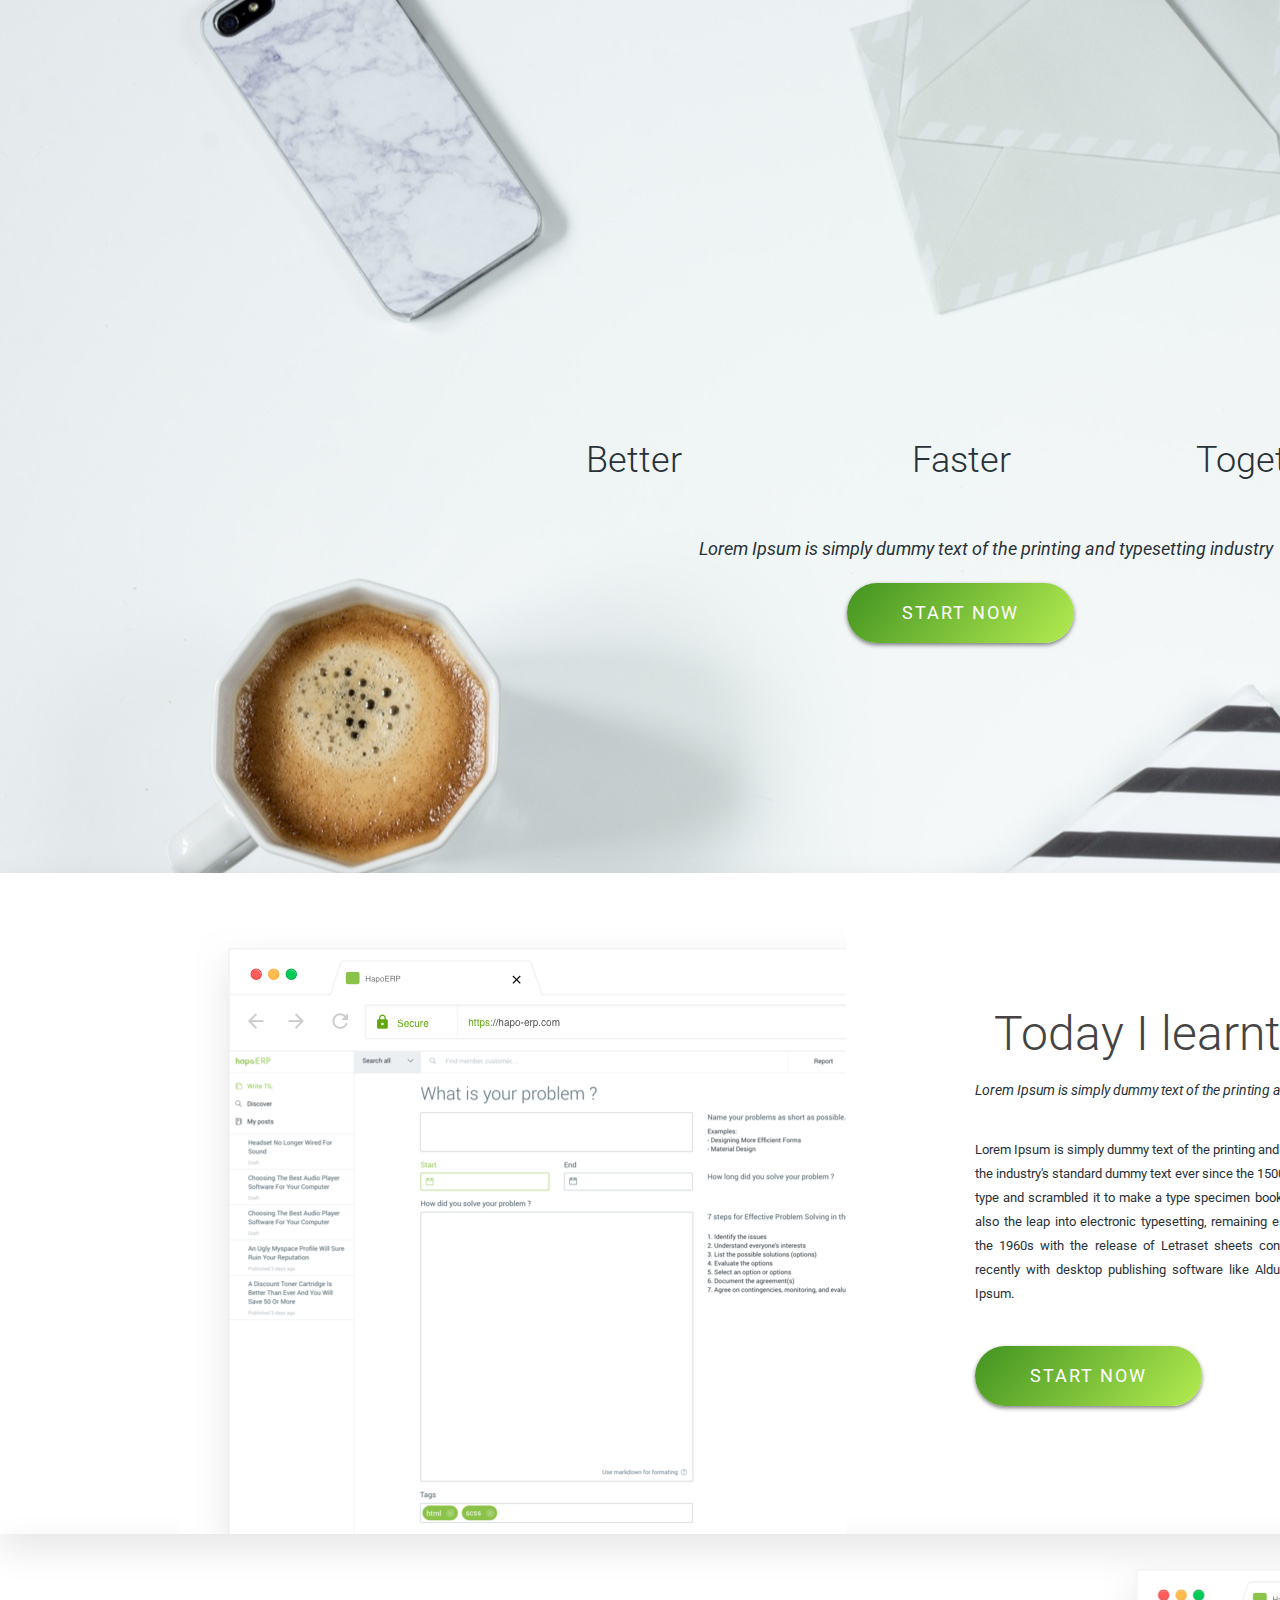
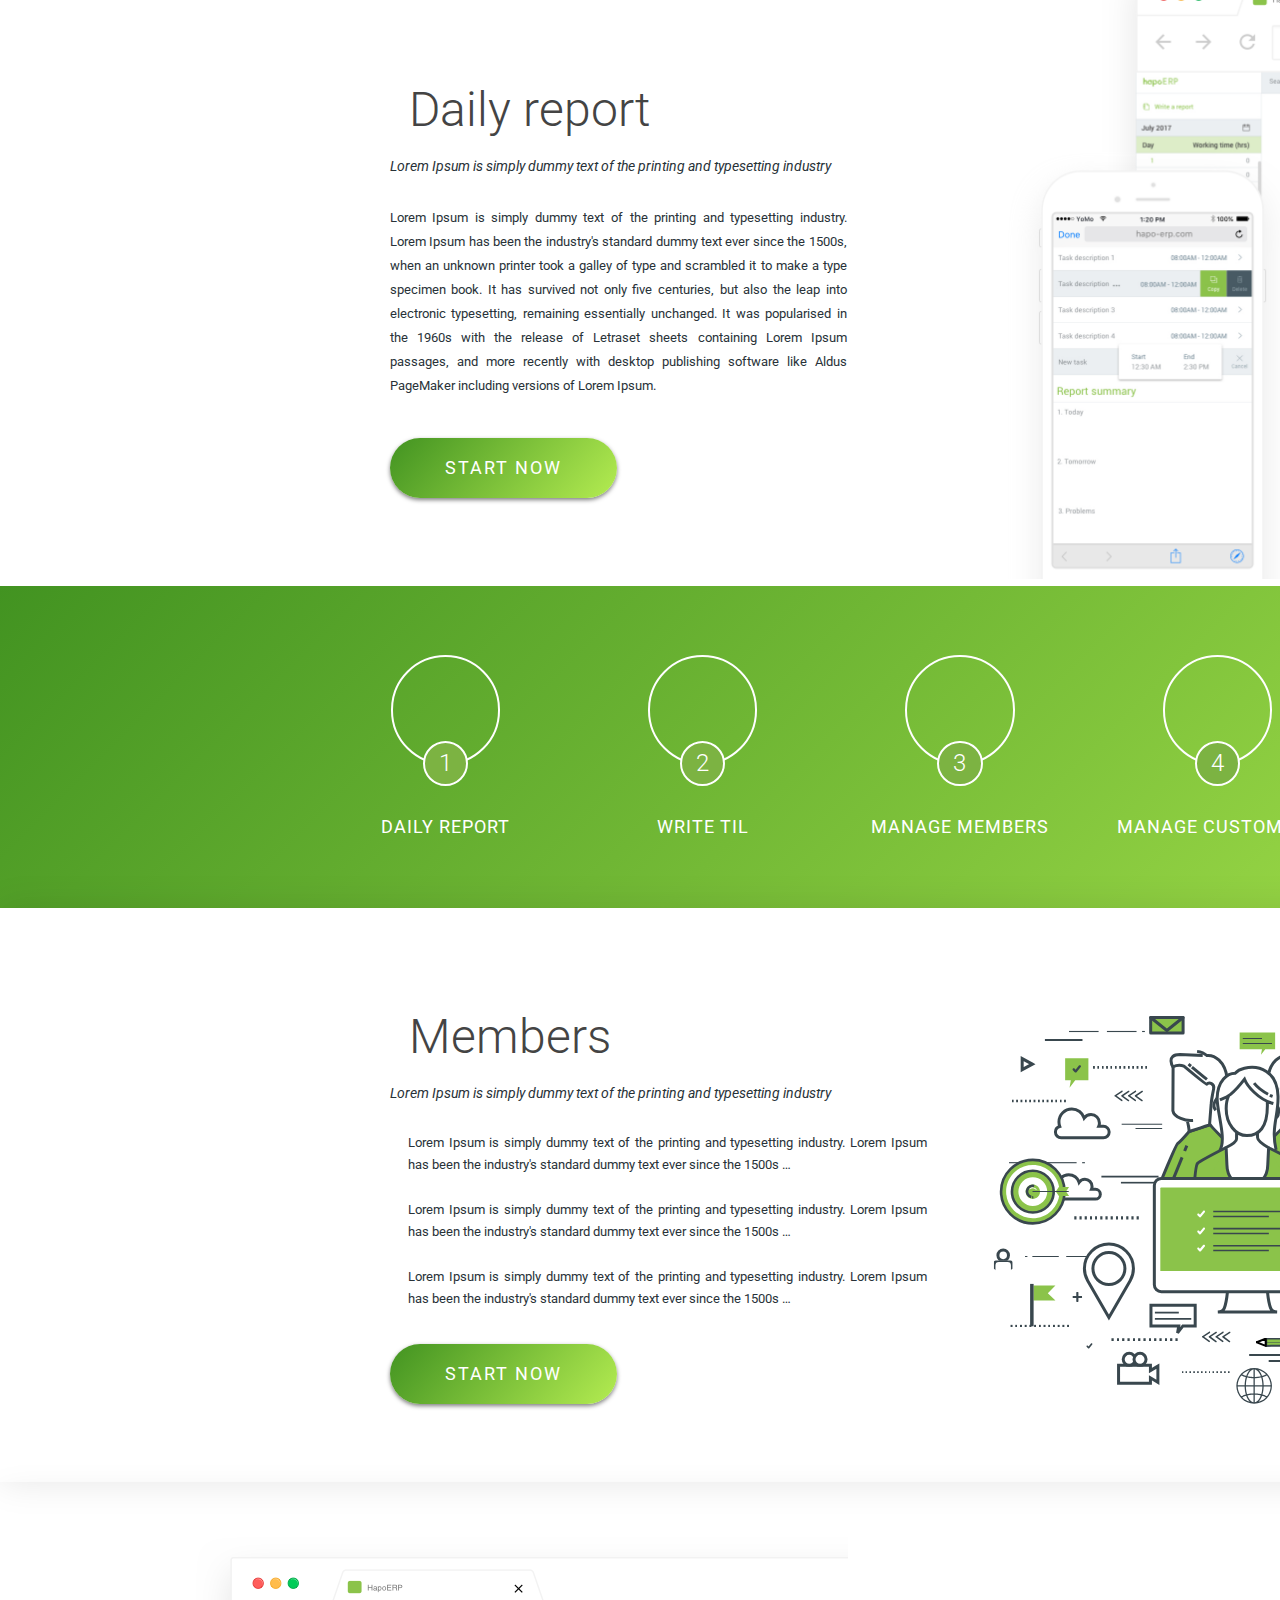
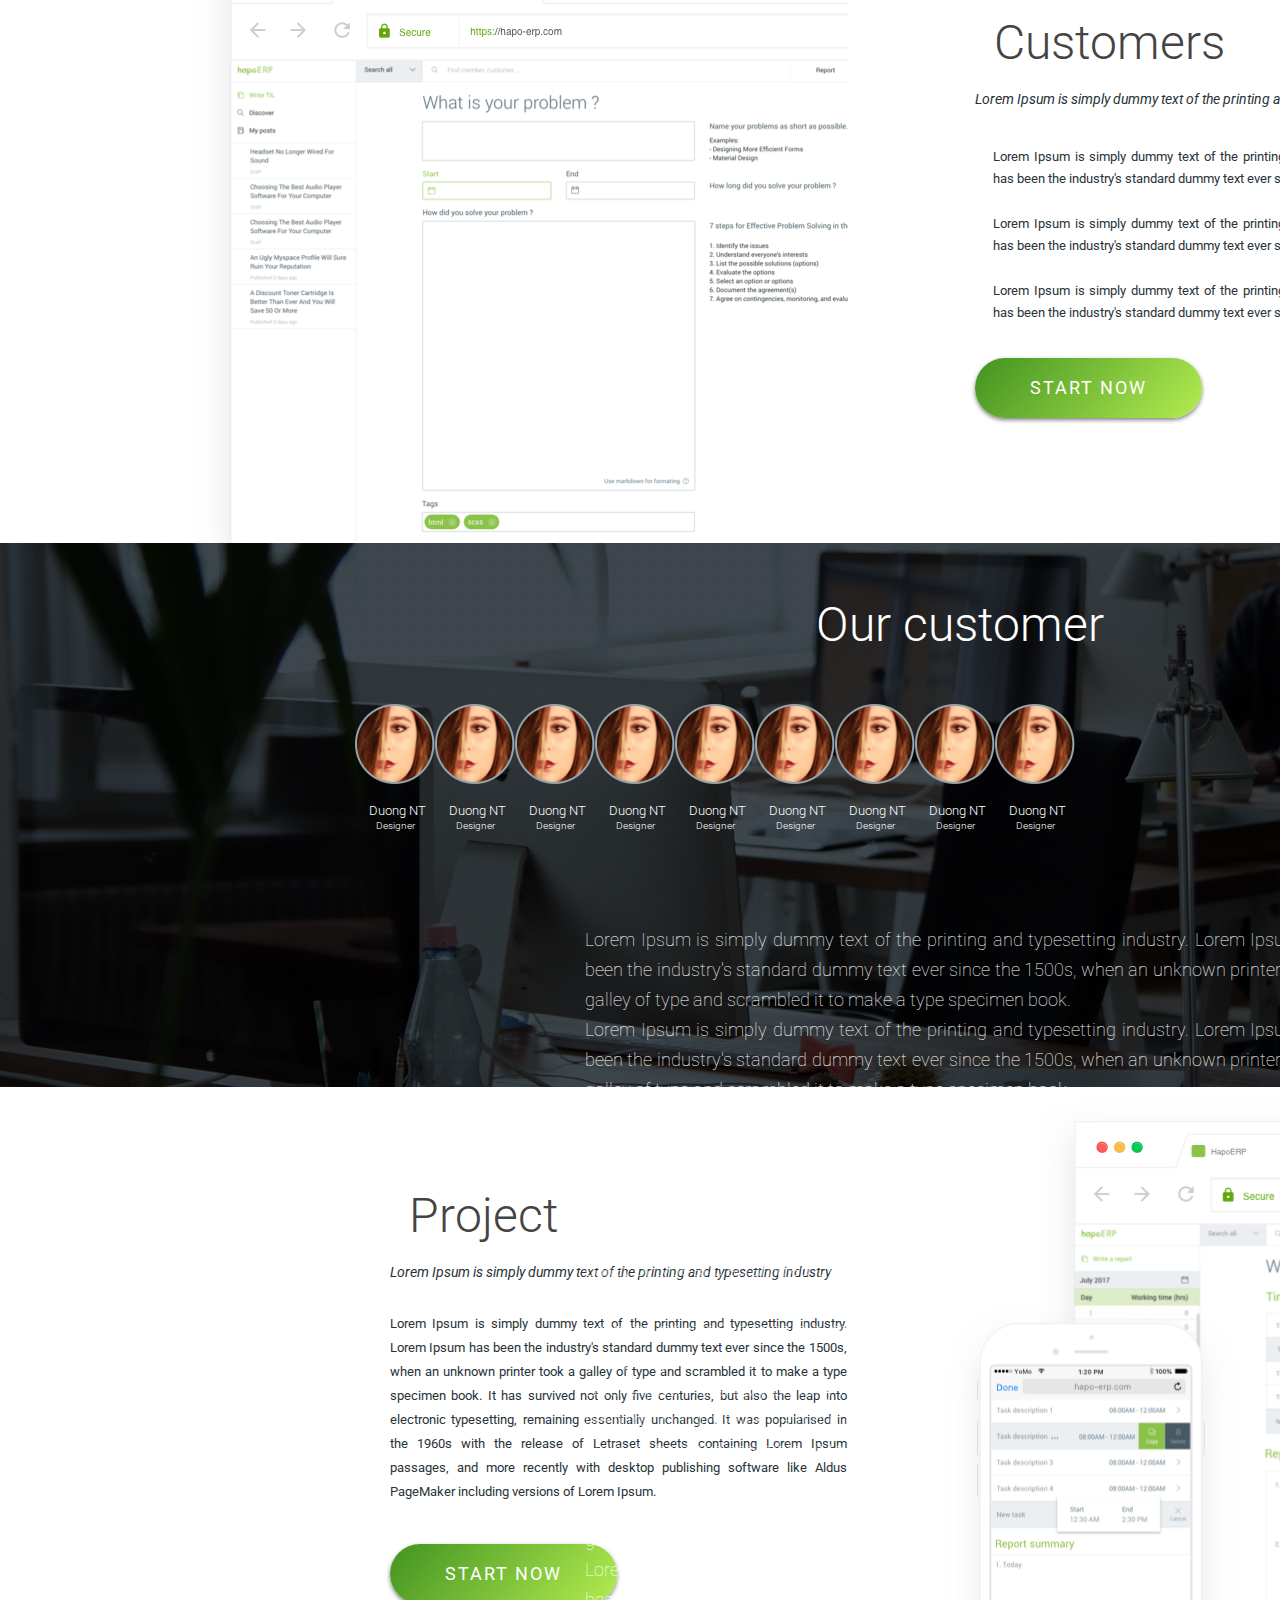
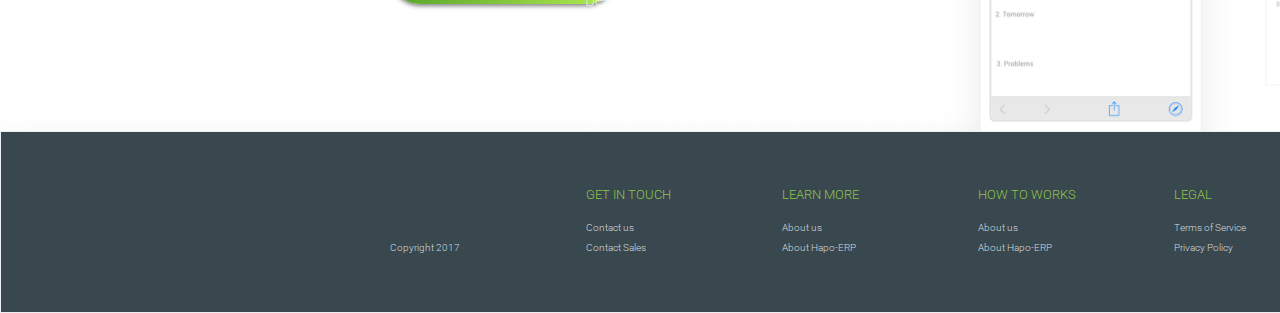
==== commit d70c3fc8: "fix jquery links" ====
--- a/index.html
+++ b/index.html
@@ -5,7 +5,6 @@
     <meta charset="UTF-8">
     <meta http-equiv="X-UA-Compatible" content="ie=edge">
     <title>Hapo ERP</title>
-    <link rel="stylesheet" href="https://maxcdn.bootstrapcdn.com/bootstrap/3.3.7/css/bootstrap.min.css" integrity="sha384-BVYiiSIFeK1dGmJRAkycuHAHRg32OmUcww7on3RYdg4Va+PmSTsz/K68vbdEjh4u" crossorigin="anonymous">
     <link rel="stylesheet" href="https://cdnjs.cloudflare.com/ajax/libs/slick-carousel/1.8.1/slick.min.css">
     <link rel="stylesheet" href="https://cdnjs.cloudflare.com/ajax/libs/slick-carousel/1.8.1/slick-theme.min.css">
     <link rel="stylesheet" href="font/themify-icons/themify-icons.css">
@@ -510,9 +509,8 @@
         </div>
     </div>
 
-    <script src="https://maxcdn.bootstrapcdn.com/bootstrap/3.3.7/js/bootstrap.min.js" integrity="sha384-Tc5IQib027qvyjSMfHjOMaLkfuWVxZxUPnCJA7l2mCWNIpG9mGCD8wGNIcPD7Txa" crossorigin="anonymous"></script>
-    <script src="http://code.jquery.com/jquery-1.11.0.min.js"></script>
-    <script src="http://code.jquery.com/jquery-migrate-1.2.1.min.js"></script>
+    <script src="https://cdnjs.cloudflare.com/ajax/libs/jquery/3.3.1/jquery.min.js"></script>
+    <script src="https://cdnjs.cloudflare.com/ajax/libs/jquery-migrate/3.0.1/jquery-migrate.min.js"></script>
     <script src="https://cdnjs.cloudflare.com/ajax/libs/slick-carousel/1.8.1/slick.min.js"></script>
     <script>
         $('.our-customer-slider').slick({
